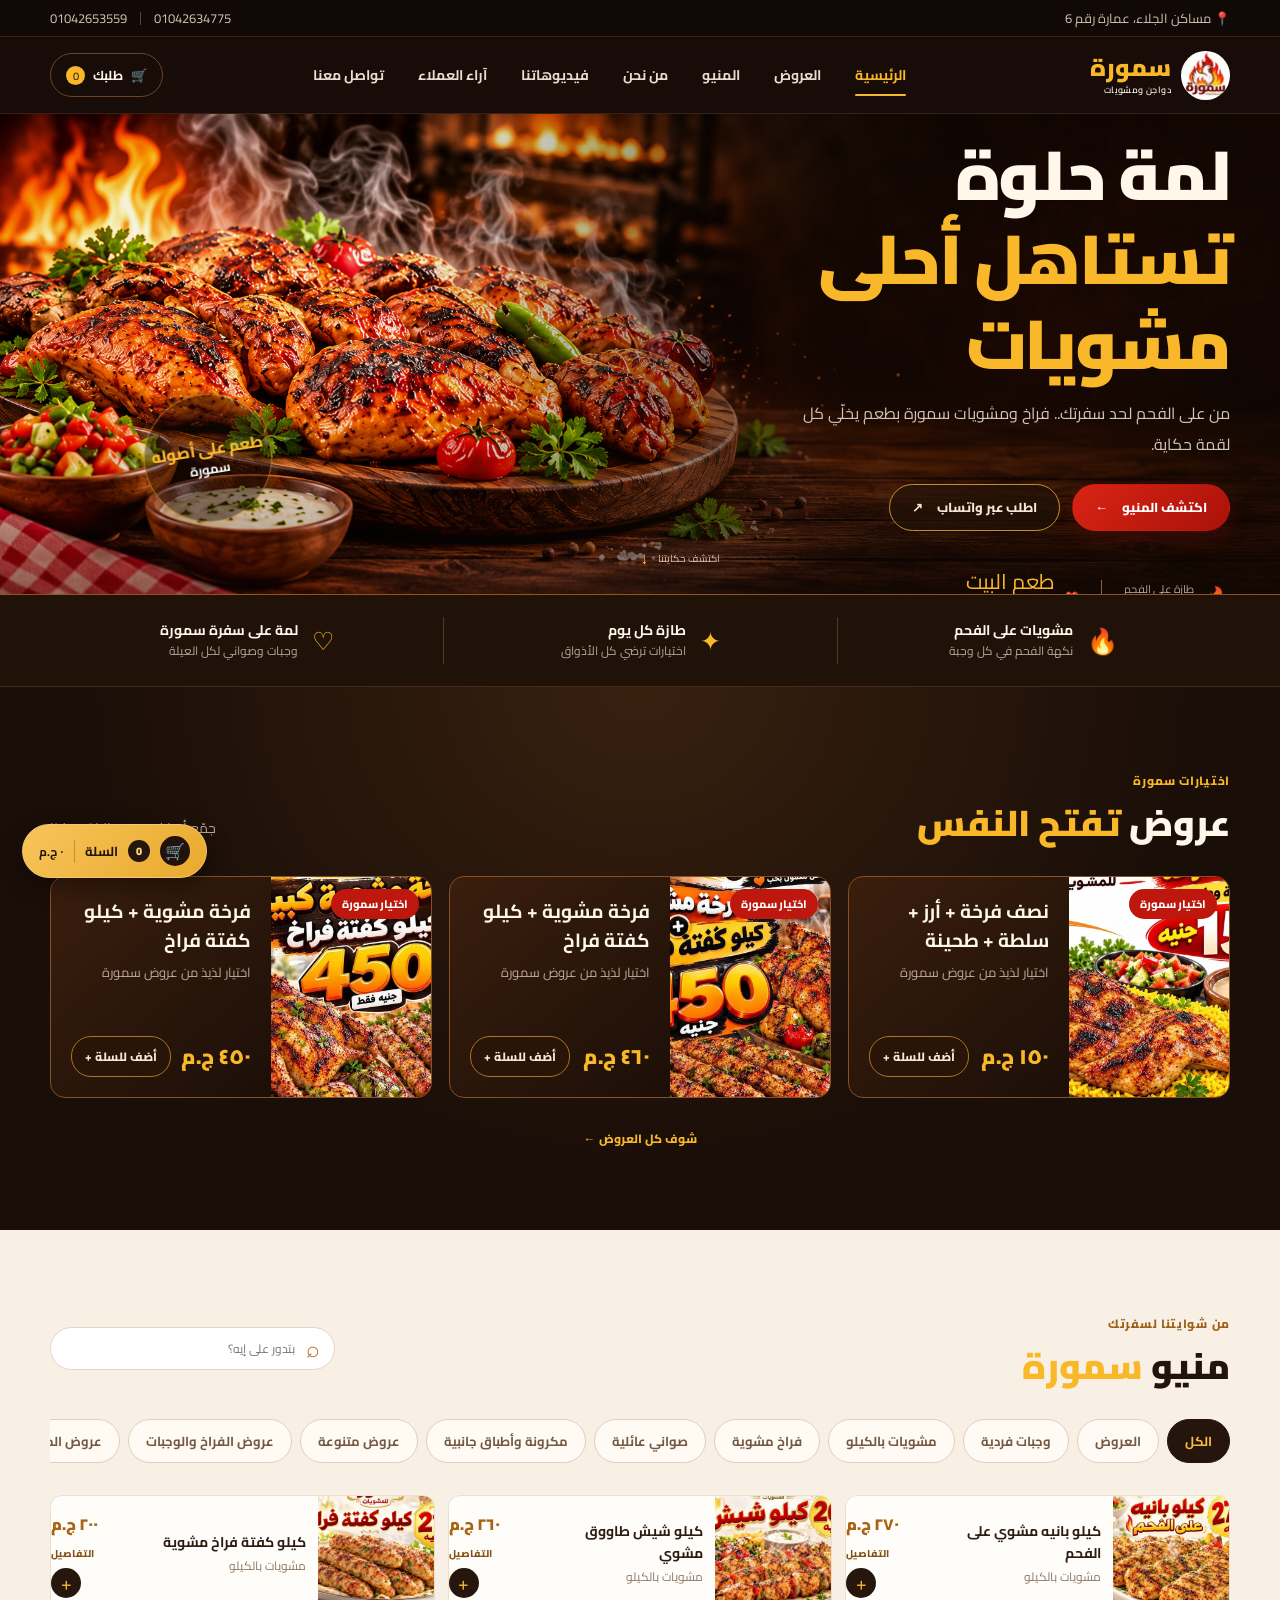
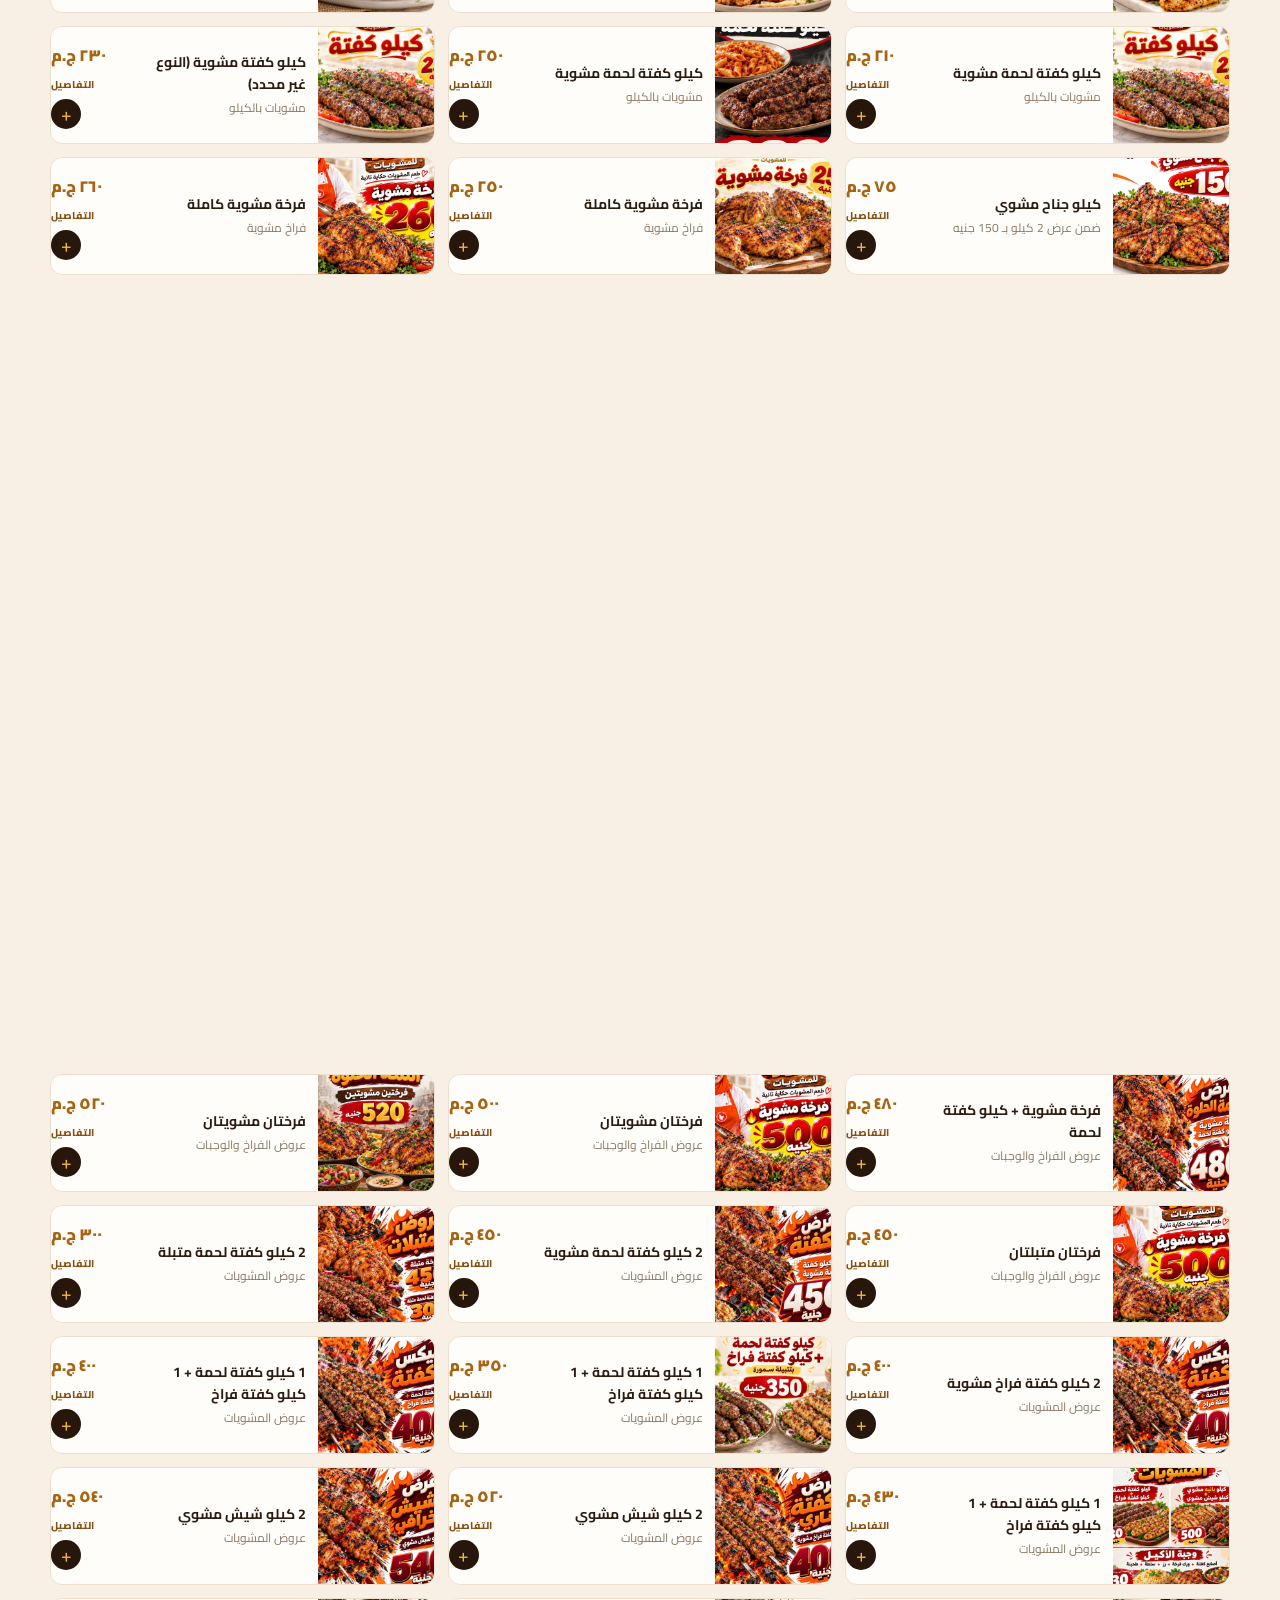
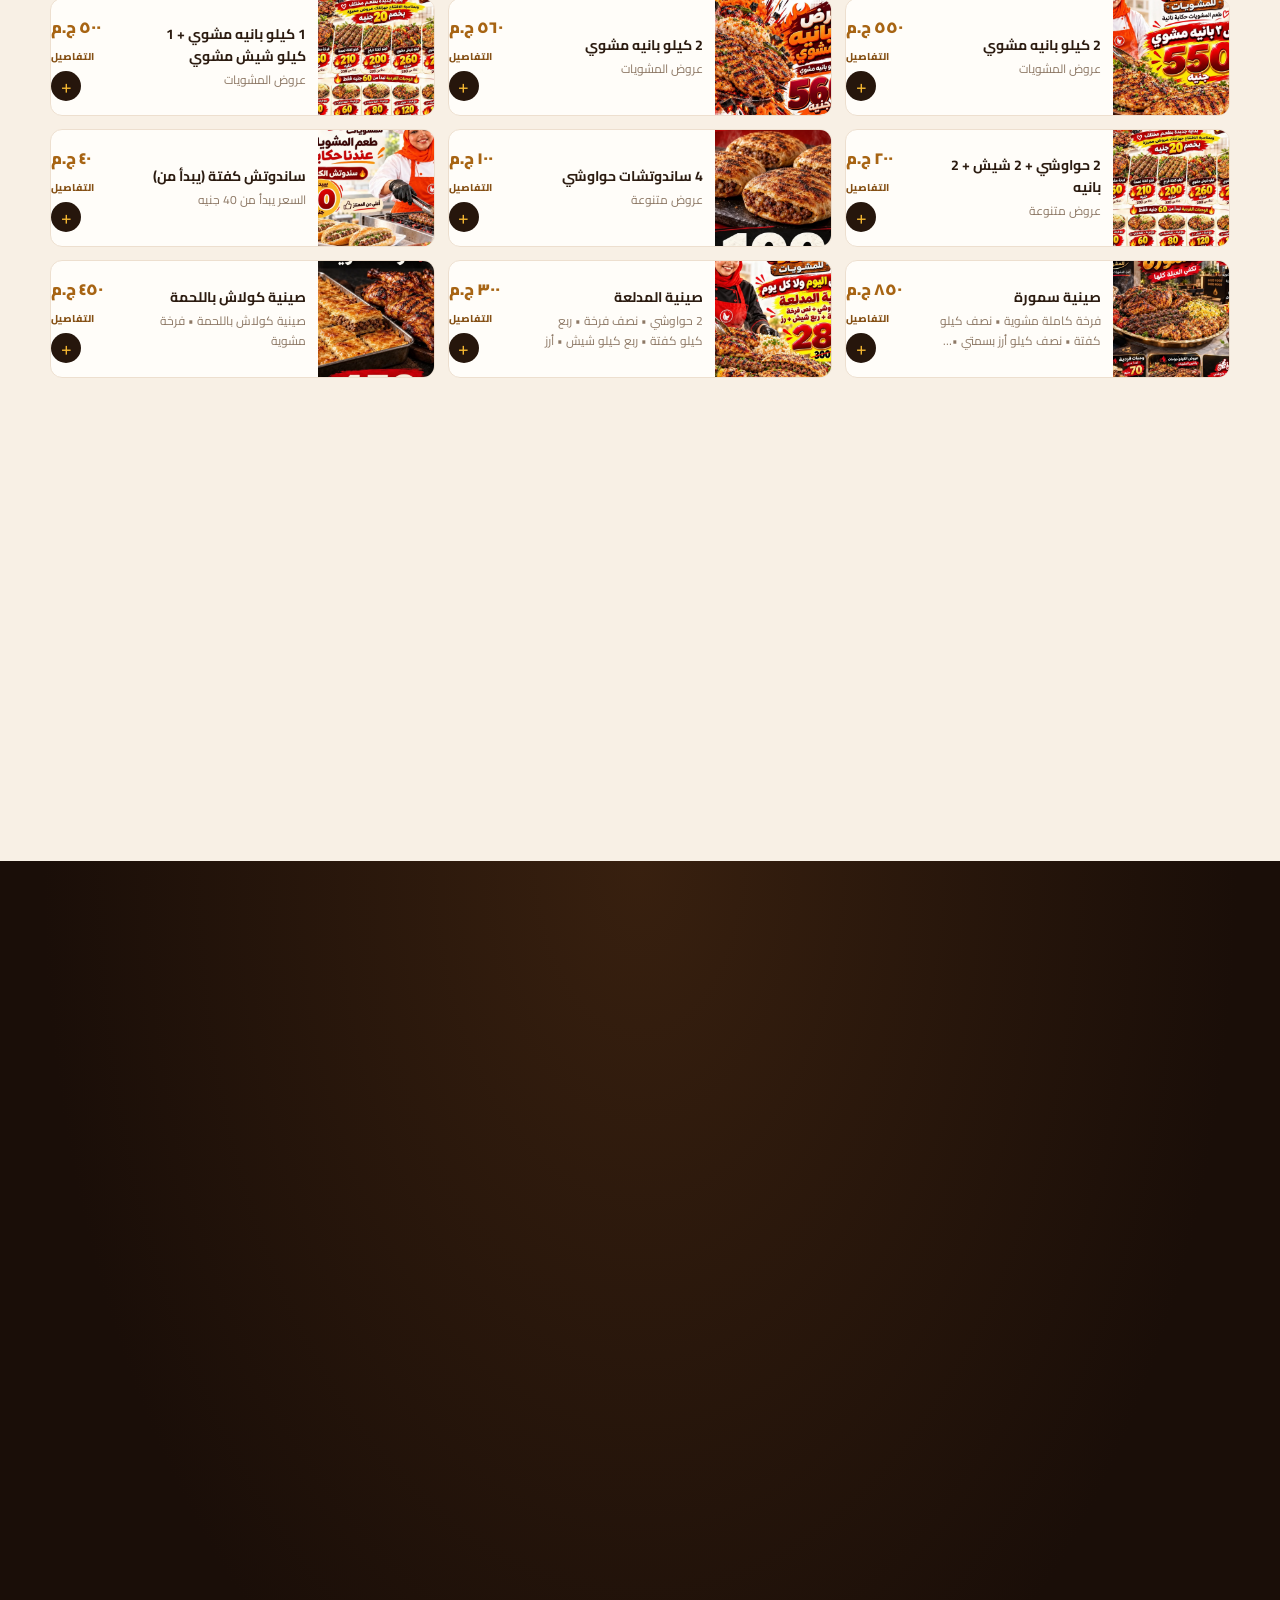
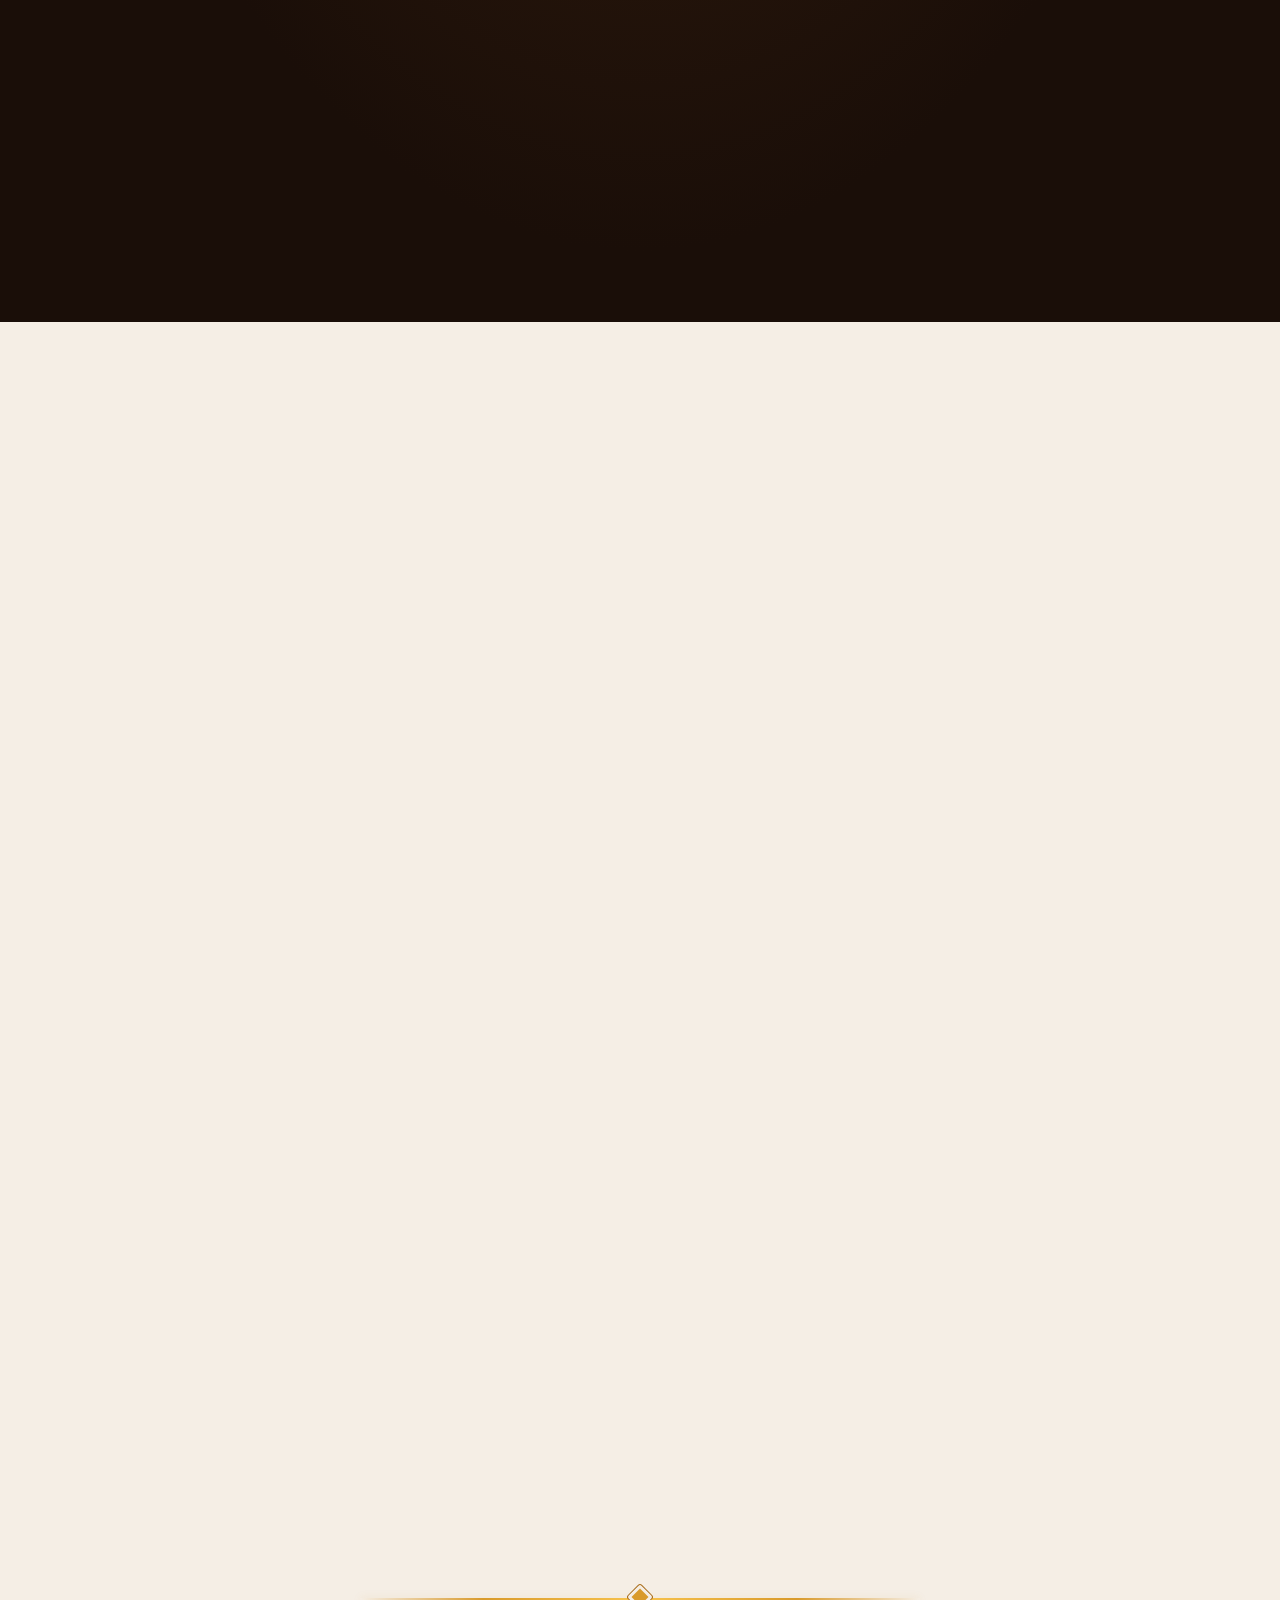
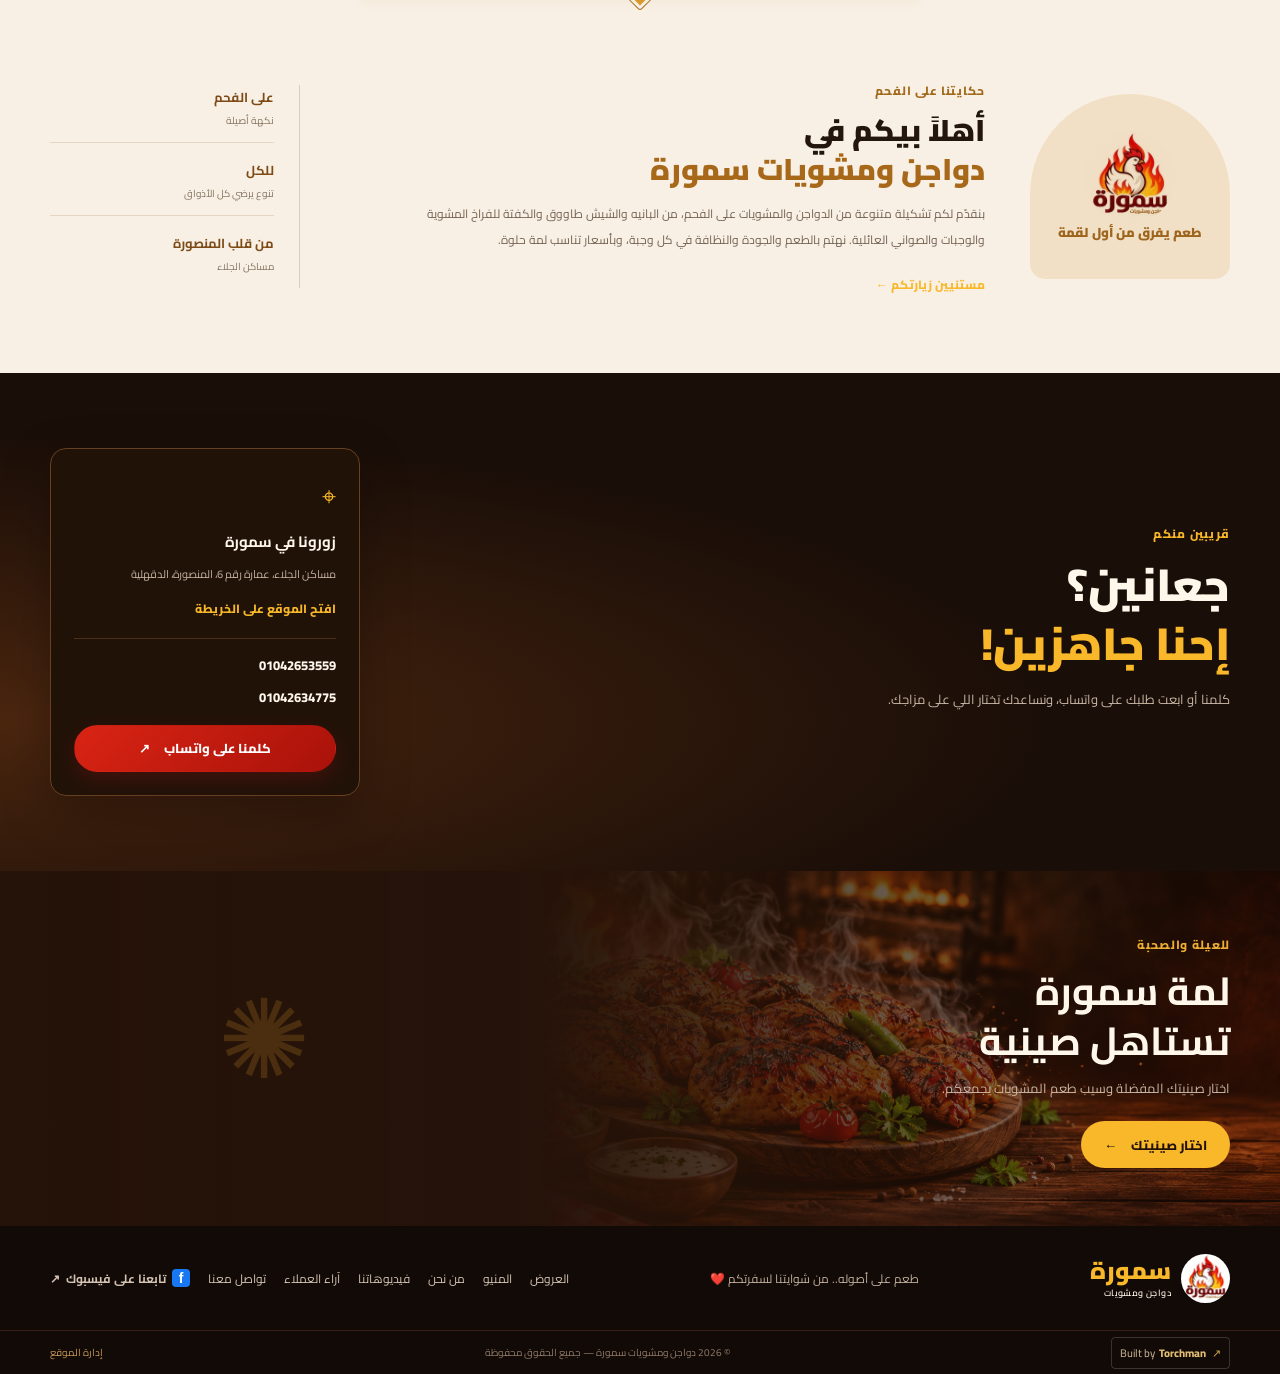
==== index.html @ 1ce71970 "add files" ====
<!doctype html>
<html lang="ar" dir="rtl">
<head>
  <meta charset="utf-8"><meta name="viewport" content="width=device-width,initial-scale=1">
  <meta name="theme-color" content="#170d08"><meta name="description" content="دواجن ومشويات سمورة في المنصورة — مشويات على الفحم، وجبات فردية، عروض وصواني عائلية. اطلب الآن عبر واتساب.">
  <meta property="og:title" content="دواجن ومشويات سمورة | المنصورة"><meta property="og:description" content="الطعم اللي هيفرق معاك من أول لقمة. اكتشف المنيو والعروض واطلب عبر واتساب."><meta property="og:image" content="assets/hero-grill.png">
  <title>دواجن ومشويات سمورة | المنصورة</title><link rel="preconnect" href="https://fonts.googleapis.com"><link rel="preconnect" href="https://fonts.gstatic.com" crossorigin><link href="https://fonts.googleapis.com/css2?family=Cairo:wght@400;500;600;700;800;900&display=swap" rel="stylesheet"><link rel="stylesheet" href="styles.css">
  <script type="application/ld+json">{"@context":"https://schema.org","@type":"Restaurant","name":"دواجن ومشويات سمورة","servesCuisine":["مشويات","دواجن"],"telephone":"+201042653559","address":{"@type":"PostalAddress","streetAddress":"مساكن الجلاء، عمارة رقم 6","addressLocality":"المنصورة","addressRegion":"الدقهلية","postalCode":"35511","addressCountry":"EG"}}</script>
</head>
<body>
  <div class="topline"><div class="container topline-inner"><span>📍 <span data-address-short>مساكن الجلاء — المنصورة</span></span><div class="top-phones"><a data-phone="primary" href="tel:01042653559">01042653559</a><i></i><a data-phone="secondary" href="tel:01042634775">01042634775</a></div></div></div>
  <header class="site-header" id="top"><div class="container nav-wrap"><a class="brand" href="#top" aria-label="سمورة - الرئيسية"><img src="assets/logo.jpg" alt="شعار دواجن ومشويات سمورة"><span>سمورة<small>دواجن ومشويات</small></span></a><button class="menu-toggle" id="menuToggle" aria-label="فتح القائمة" aria-expanded="false">☰</button><nav id="mainNav"><a class="active" href="#top">الرئيسية</a><a href="#offers">العروض</a><a href="#menu">المنيو</a><a href="#about">من نحن</a><a href="#videos">فيديوهاتنا</a><a href="#reviews">آراء العملاء</a><a href="#contact">تواصل معنا</a></nav><button class="cart-trigger" id="openCartHeader" aria-expanded="false" aria-controls="cartDrawer"><span>🛒</span> <b>طلبك</b><em id="cartCount">0</em></button></div></header>
  <main>
    <section class="hero"><div class="hero-shade"></div><div class="container hero-content"><div class="hero-copy"><span class="eyebrow"><i></i> فحم مشتعل.. وطعم أصيل</span><h1>لمة حلوة<br><span>تستاهل أحلى مشويات</span></h1><p>من على الفحم لحد سفرتك.. فراخ ومشويات سمورة بطعم يخلّي كل لقمة حكاية.</p><div class="hero-actions"><a class="button button-red" href="#menu">اكتشف المنيو <span>←</span></a><button class="button button-outline" data-whatsapp>اطلب عبر واتساب <span>↗</span></button></div><div class="hero-note"><span>🔥</span><span>طازة على الفحم<br><b>كل يوم</b></span><span class="note-line"></span><span>❤️</span><span>طعم البيت<br><b>ولمة العيلة</b></span></div></div><div class="hero-stamp"><span>طعم<br>على أصوله</span><b>سمورة</b></div></div><a class="scroll-cue" href="#offers">اكتشف حكايتنا <span>↓</span></a></section>
    <section class="benefits"><div class="container benefit-row"><div><span>🔥</span><p><b>مشويات على الفحم</b><small>نكهة الفحم في كل وجبة</small></p></div><div><span>✦</span><p><b>طازة كل يوم</b><small>اختيارات ترضي كل الأذواق</small></p></div><div><span>♡</span><p><b>لمة على سفرة سمورة</b><small>وجبات وصواني لكل العيلة</small></p></div></div></section>
    <section class="section offers-section" id="offers"><div class="container"><div class="section-heading"><div><span class="kicker">اختيارات سمورة</span><h2>عروض <span>تفتح النفس</span></h2></div><p>جمّع أحبابك وسيب الباقي علينا</p></div><div class="offer-grid" id="featuredOffers"></div><div class="center-action"><a href="#menu" class="text-link">شوف كل العروض <span>←</span></a></div></div></section>
    <section class="section menu-section" id="menu"><div class="container"><div class="section-heading menu-heading"><div><span class="kicker">من شوايتنا لسفرتك</span><h2>منيو <span>سمورة</span></h2></div><label class="search-box"><span>⌕</span><input id="searchInput" type="search" placeholder="بتدور على إيه؟" aria-label="ابحث في المنيو"></label></div><div class="category-tabs" id="categoryTabs"></div><div class="menu-grid" id="menuGrid"></div><div class="empty-state" id="emptyState" hidden>ملقيناش الصنف ده.. جرّب كلمة تانية 💛</div></div></section>
<section class="section video-section" id="videos"><div class="container"><div class="section-heading"><div><span class="kicker">من قلب سمورة</span><h2>شوفوا <span>أجواء المطعم</span></h2></div><p>لقطات من المكان والشواية ومنيو سمورة.</p></div><div class="video-grid"><article class="video-card"><div class="video-frame"><video width="1280" height="720" playsinline preload="metadata" poster="assets/video-posters/video-1.jpg"><source src="assets/business-videos/samoura-video-1.mp4" type="video/mp4">متصفحك لا يدعم تشغيل الفيديو.</video><button class="video-play-button" type="button" aria-label="تشغيل الفيديو"><span aria-hidden="true">▶</span></button><div class="video-controls" aria-label="عناصر التحكم بالفيديو"><button class="video-control-play" type="button" aria-label="تشغيل الفيديو"><span aria-hidden="true">▶</span></button><input class="video-progress" type="range" min="0" max="1000" value="0" step="1" aria-label="موضع الفيديو"><span class="video-time">0:00 / 0:00</span><button class="video-mute" type="button" aria-label="كتم الصوت">♪</button><input class="video-volume" type="range" min="0" max="1" value="1" step="0.05" aria-label="مستوى الصوت"><button class="video-fullscreen" type="button" aria-label="ملء الشاشة">⛶</button></div></div><div class="video-caption"><span>01</span><h3>جولة في مطعم سمورة</h3></div></article><article class="video-card"><div class="video-frame"><video width="1280" height="720" playsinline preload="metadata" poster="assets/video-posters/video-2.jpg"><source src="assets/business-videos/samoura-video-2.mp4" type="video/mp4">متصفحك لا يدعم تشغيل الفيديو.</video><button class="video-play-button" type="button" aria-label="تشغيل الفيديو"><span aria-hidden="true">▶</span></button><div class="video-controls" aria-label="عناصر التحكم بالفيديو"><button class="video-control-play" type="button" aria-label="تشغيل الفيديو"><span aria-hidden="true">▶</span></button><input class="video-progress" type="range" min="0" max="1000" value="0" step="1" aria-label="موضع الفيديو"><span class="video-time">0:00 / 0:00</span><button class="video-mute" type="button" aria-label="كتم الصوت">♪</button><input class="video-volume" type="range" min="0" max="1" value="1" step="0.05" aria-label="مستوى الصوت"><button class="video-fullscreen" type="button" aria-label="ملء الشاشة">⛶</button></div></div><div class="video-caption"><span>02</span><h3>مشويات على الفحم</h3></div></article><article class="video-card"><div class="video-frame"><video width="720" height="1280" playsinline preload="metadata" poster="assets/video-posters/video-3.jpg"><source src="assets/business-videos/samoura-video-3.mp4" type="video/mp4">متصفحك لا يدعم تشغيل الفيديو.</video><button class="video-play-button" type="button" aria-label="تشغيل الفيديو"><span aria-hidden="true">▶</span></button><div class="video-controls" aria-label="عناصر التحكم بالفيديو"><button class="video-control-play" type="button" aria-label="تشغيل الفيديو"><span aria-hidden="true">▶</span></button><input class="video-progress" type="range" min="0" max="1000" value="0" step="1" aria-label="موضع الفيديو"><span class="video-time">0:00 / 0:00</span><button class="video-mute" type="button" aria-label="كتم الصوت">♪</button><input class="video-volume" type="range" min="0" max="1" value="1" step="0.05" aria-label="مستوى الصوت"><button class="video-fullscreen" type="button" aria-label="ملء الشاشة">⛶</button></div></div><div class="video-caption"><span>03</span><h3>منيو سمورة على السفرة</h3></div></article><article class="video-card"><div class="video-frame"><video width="720" height="1280" playsinline preload="metadata" poster="assets/video-posters/video-4.jpg"><source src="assets/business-videos/samoura-video-4.mp4" type="video/mp4">متصفحك لا يدعم تشغيل الفيديو.</video><button class="video-play-button" type="button" aria-label="تشغيل الفيديو"><span aria-hidden="true">▶</span></button><div class="video-controls" aria-label="عناصر التحكم بالفيديو"><button class="video-control-play" type="button" aria-label="تشغيل الفيديو"><span aria-hidden="true">▶</span></button><input class="video-progress" type="range" min="0" max="1000" value="0" step="1" aria-label="موضع الفيديو"><span class="video-time">0:00 / 0:00</span><button class="video-mute" type="button" aria-label="كتم الصوت">♪</button><input class="video-volume" type="range" min="0" max="1" value="1" step="0.05" aria-label="مستوى الصوت"><button class="video-fullscreen" type="button" aria-label="ملء الشاشة">⛶</button></div></div><div class="video-caption"><span>04</span><h3>أهلًا بيكم في سمورة</h3></div></article></div></div></section>
<section class="section review-section" id="reviews"><div class="container"><div class="section-heading"><div><span class="kicker">كلامكم يسعدنا</span><h2>رسائلكم <span>أغلى شهادة</span></h2></div><p>رسائل حقيقية وصلتنا من عملاء سمورة.</p></div><div class="review-grid"><figure class="review-card"><div class="review-shot"><a href="assets/reviews/review-01.jpg" target="_blank" rel="noreferrer" aria-label="عرض رسالة العميل بحجم أكبر"><img src="assets/reviews/review-01.jpg" alt="لقطة من رسالة عميلة تشكر سمورة وتتمنى توسع المطعم" loading="lazy"></a></div><figcaption><span>♡</span> من رسائل عملاء سمورة</figcaption></figure><figure class="review-card"><div class="review-shot"><a href="assets/reviews/review-02.jpg" target="_blank" rel="noreferrer" aria-label="عرض رسالة العميل بحجم أكبر"><img src="assets/reviews/review-02.jpg" alt="رسالة عميل يشكر المطعم على وصول الطلب في موعده" loading="lazy"></a></div><figcaption><span>♡</span> من رسائل عملاء سمورة</figcaption></figure><figure class="review-card review-card--long"><div class="review-shot"><a href="assets/reviews/review-03.jpg" target="_blank" rel="noreferrer" aria-label="عرض رسالة العميل بحجم أكبر"><img src="assets/reviews/review-03.jpg" alt="رسالة عميلة تشيد بتجربتها مع سمورة" loading="lazy"></a></div><figcaption><span>♡</span> من رسائل عملاء سمورة</figcaption></figure><figure class="review-card review-card--long"><div class="review-shot"><a href="assets/reviews/review-04.jpg" target="_blank" rel="noreferrer" aria-label="عرض رسالة العميل بحجم أكبر"><img src="assets/reviews/review-04.jpg" alt="رسالة عميلة عن طعم الفراخ والكفتة" loading="lazy"></a></div><figcaption><span>♡</span> من رسائل عملاء سمورة</figcaption></figure><figure class="review-card review-card--long"><div class="review-shot"><a href="assets/reviews/review-05.jpg" target="_blank" rel="noreferrer" aria-label="عرض رسالة العميل بحجم أكبر"><img src="assets/reviews/review-05.jpg" alt="رسالة عميلة عن الفراخ والكفتة بعد تجربة المطعم" loading="lazy"></a></div><figcaption><span>♡</span> من رسائل عملاء سمورة</figcaption></figure><figure class="review-card"><div class="review-shot"><a href="assets/reviews/review-06.jpg" target="_blank" rel="noreferrer" aria-label="عرض رسالة العميل بحجم أكبر"><img src="assets/reviews/review-06.jpg" alt="رسالة عميلة تشيد بكفتة سمورة" loading="lazy"></a></div><figcaption><span>♡</span> من رسائل عملاء سمورة</figcaption></figure><figure class="review-card"><div class="review-shot"><a href="assets/reviews/review-07.jpg" target="_blank" rel="noreferrer" aria-label="عرض رسالة العميل بحجم أكبر"><img src="assets/reviews/review-07.jpg" alt="رسالة عميل عن طعم المشويات والتتبيلة" loading="lazy"></a></div><figcaption><span>♡</span> من رسائل عملاء سمورة</figcaption></figure></div></div></section>
    
    <section class="about-section" id="about"><div class="container about-grid"><div class="about-mark"><img src="assets/logo.jpg" alt="شعار سمورة"><span>طعم يفرق<br>من أول لقمة</span></div><div class="about-copy"><span class="kicker">حكايتنا على الفحم</span><h2>أهلاً بيكم في<br><span>دواجن ومشويات سمورة</span></h2><p>بنقدّم لكم تشكيلة متنوعة من الدواجن والمشويات على الفحم، من البانيه والشيش طاووق والكفتة للفراخ المشوية والوجبات والصواني العائلية. نهتم بالطعم والجودة والنظافة في كل وجبة، وبأسعار تناسب لمة حلوة.</p><a class="text-link" href="#contact">مستنيين زيارتكم <span>←</span></a></div><div class="about-stats"><div><b>على الفحم</b><span>نكهة أصيلة</span></div><div><b>للكل</b><span>تنوع يرضي كل الأذواق</span></div><div><b>من قلب المنصورة</b><span>مساكن الجلاء</span></div></div></div></section>
    <section class="contact-section" id="contact"><div class="container contact-inner"><div><span class="kicker">قريبين منكم</span><h2>جعانين؟<br><span>إحنا جاهزين!</span></h2><p>كلمنا أو ابعت طلبك على واتساب، ونساعدك تختار اللي على مزاجك.</p></div><div class="contact-card"><span class="contact-pin">⌖</span><b>زورونا في سمورة</b><p data-address>مساكن الجلاء، عمارة رقم 6<br>المنصورة، الدقهلية</p><a href="https://maps.google.com/?q=Samoura+Chicken+Grills+Mansoura" target="_blank" rel="noreferrer" class="text-link">افتح الموقع على الخريطة ↗</a><div class="contact-divider"></div><a data-phone="primary" href="tel:01042653559" dir="ltr">01042653559</a><a data-phone="secondary" href="tel:01042634775" dir="ltr">01042634775</a><button data-whatsapp class="button button-red">كلمنا على واتساب <span>↗</span></button></div></div></section>

    
    
  
<section class="family-banner"><div class="family-image"></div><div class="family-copy"><span class="kicker">للعيلة والصحبة</span><h2>لمة سمورة<br>تستاهل صينية</h2><p>اختار صينيتك المفضلة وسيب طعم المشويات يجمعكم.</p><a href="#menu" class="button button-gold">اختار صينيتك <span>←</span></a></div><div class="family-flame">✺</div></section>
</main>
  <footer><div class="container footer-main"><a class="brand footer-brand" href="#top"><img src="assets/logo.jpg" alt=""><span>سمورة<small>دواجن ومشويات</small></span></a><p>طعم على أصوله.. من شوايتنا لسفرتكم ❤️</p><div class="footer-links"><a href="#offers">العروض</a><a href="#menu">المنيو</a><a href="#about">من نحن</a><a href="#videos">فيديوهاتنا</a><a href="#reviews">آراء العملاء</a><a href="#contact">تواصل معنا</a><a class="facebook-link" href="https://www.facebook.com/profile.php?id=61593926323632#" target="_blank" rel="noopener noreferrer" aria-label="تابع دواجن ومشويات سمورة على فيسبوك"><span class="facebook-mark" aria-hidden="true">f</span><span>تابعنا على فيسبوك</span><span aria-hidden="true">↗</span></a></div></div><div class="footer-bottom"><div class="container"><a class="built-by" href="https://torchman22.github.io/ahmed-profile/" target="_blank" rel="noopener noreferrer" aria-label="Built by Torchman — بروفايل المبرمج"><span>Built by</span><strong>Torchman</strong><i aria-hidden="true">↗</i></a><span>© <span id="year"></span> دواجن ومشويات سمورة — جميع الحقوق محفوظة</span><a href="Admin/index.html">إدارة الموقع</a></div></div></footer>
  <button class="cart-fab" id="cartFab" aria-expanded="false" aria-label="فتح سلة الطلب" aria-controls="cartDrawer"><span class="fab-icon" aria-hidden="true">🛒</span><span class="fab-count" id="cartFabCount">0</span><b>السلة</b><strong id="fabCartTotal">0 ج.م</strong></button>
  <div class="overlay" id="cartOverlay"></div><aside class="cart-drawer" id="cartDrawer" role="dialog" aria-modal="true" aria-labelledby="cartTitle" aria-hidden="true"><div class="drawer-head"><div><span class="kicker">طلبك من سمورة</span><h2 id="cartTitle">سلة <em>المشتريات</em></h2></div><button id="closeCart" aria-label="إغلاق السلة">×</button></div><div class="cart-items" id="cartItems"></div><div class="cart-empty" id="cartEmpty"><span>🛍️</span><b>سلتك لسه فاضية</b><p>اختار الأصناف اللي نفسك فيها، وابدأ طلبك.</p><button class="button button-outline" id="browseMenu">تصفّح المنيو</button></div><form class="checkout-form" id="checkoutForm" hidden><div class="checkout-fields"><label>الاسم<input name="name" required autocomplete="name" placeholder="اسمك"></label><label>رقم الموبايل<input name="phone" type="tel" dir="ltr" required autocomplete="tel" inputmode="tel" placeholder="01xxxxxxxxx"></label><label>عنوان التوصيل<input name="address" required autocomplete="street-address" placeholder="المنطقة والعنوان بالتفصيل"></label><label>ملاحظات للطلب <small>(اختياري)</small><textarea name="notes" rows="2" placeholder="أي تفاصيل تحب تضيفها"></textarea></label></div><p class="delivery-note">رسوم التوصيل والتوفر يتم تأكيدهما مع المطعم عبر واتساب.</p><div class="checkout-total"><span>إجمالي المنتجات</span><strong id="drawerTotal">0 ج.م</strong></div><button class="button button-red checkout-submit" type="submit"><span>أرسل الطلب عبر واتساب</span><span aria-hidden="true">↗</span></button><small class="cash-note">الطلب لا يتأكد إلا بعد رد المطعم.</small></form></aside>
  <script src="content.js"></script><script src="app.js"></script>
</body></html>
---- styles.css ----
:root{--ink:#180d08;--ink2:#28150d;--cream:#fff7ea;--muted:#bda99a;--gold:#f8b829;--gold2:#dd8d10;--red:#bd170e;--line:#51301d;--serif:'Cairo',sans-serif}*{box-sizing:border-box}html{scroll-behavior:smooth;scroll-padding-top:84px}body{margin:0;background:var(--ink);color:var(--cream);font-family:var(--serif);font-size:15px}a{color:inherit;text-decoration:none}button,input{font:inherit}button{cursor:pointer}.container{width:min(1180px,calc(100% - 48px));margin:auto}.topline{background:#100905;border-bottom:1px solid #362116;color:#d5c3b3;font-size:12px}.topline-inner,.top-phones{display:flex;align-items:center;justify-content:space-between}.topline-inner{min-height:36px}.top-phones{gap:13px;direction:ltr}.top-phones i{height:13px;width:1px;background:#6a4224}.site-header{height:77px;position:sticky;top:0;z-index:15;background:rgba(24,13,8,.95);backdrop-filter:blur(16px);border-bottom:1px solid #362116;transition:box-shadow .25s}.site-header.scrolled{box-shadow:0 8px 28px #0008}.nav-wrap{display:flex;height:100%;align-items:center;justify-content:space-between;gap:30px}.brand{display:flex;align-items:center;gap:10px;min-width:175px}.brand img{width:49px;height:49px;object-fit:contain;border-radius:50%}.brand>span{font-size:24px;font-weight:900;line-height:1;color:var(--gold)}.brand small{display:block;font-size:9px;color:var(--cream);font-weight:600;letter-spacing:.4px;margin-top:5px}nav{display:flex;align-items:center;gap:34px;height:100%;font-size:13px;font-weight:700;color:#e9ddd1}nav a{height:100%;display:grid;place-items:center;position:relative;transition:color .2s}nav a:hover,nav a.active{color:var(--gold)}nav a.active:after{content:"";position:absolute;bottom:17px;right:0;left:0;height:2px;background:var(--gold);border-radius:3px}.cart-trigger{background:transparent;border:1px solid #6b4427;color:var(--cream);border-radius:30px;padding:9px 15px;display:flex;gap:8px;align-items:center;font-size:13px}.cart-trigger em{font-style:normal;border-radius:50%;background:var(--gold);color:#281508;width:19px;height:19px;display:grid;place-items:center;font-size:11px}.menu-toggle{display:none;background:transparent;color:white;border:0;font-size:24px}.hero{min-height:580px;position:relative;display:flex;align-items:center;overflow:hidden;background:#201109 url('assets/hero-grill.png') center/cover no-repeat}.hero-shade{position:absolute;inset:0;background:linear-gradient(270deg,rgba(22,11,6,.12) 0%,rgba(22,11,6,.63) 37%,#190d08 77%),linear-gradient(0deg,rgba(17,8,4,.62),transparent 35%)}.hero-content{position:relative;z-index:1;display:flex;justify-content:flex-start;align-items:center;min-height:580px}.hero-copy{width:53%;max-width:570px;padding:46px 0 54px}.eyebrow,.kicker{color:var(--gold);font-size:12px;font-weight:800;letter-spacing:.7px}.eyebrow{display:inline-flex;align-items:center;gap:9px;padding:8px 13px;border:1px solid #b57b3159;border-radius:30px;background:#24160d99}.eyebrow i{width:6px;height:6px;background:#f9b52b;border-radius:50%;box-shadow:0 0 10px #ffb322}.hero h1{font-size:clamp(42px,5.4vw,70px);line-height:1.22;margin:20px 0 12px;font-weight:900;letter-spacing:-2px}.hero h1 span{color:var(--gold)}.hero-copy>p{color:#d3c5b9;line-height:2;font-size:15px;max-width:460px;margin:0 0 25px}.hero-actions{display:flex;gap:12px;flex-wrap:wrap}.button{display:inline-flex;align-items:center;justify-content:center;gap:14px;min-height:47px;padding:0 22px;border-radius:30px;border:1px solid transparent;font-weight:800;font-size:13px;transition:transform .2s,box-shadow .2s,background .2s}.button:hover{transform:translateY(-2px);box-shadow:0 10px 24px #0005}.button-red{color:white;background:linear-gradient(135deg,#d92414,#a9120a);box-shadow:0 8px 20px #a814183b}.button-red:hover{background:#e12a16}.button-outline{border-color:#c58e2c;color:#f6e7d4;background:#211208b3}.button-outline:hover{background:#38200e}.button-gold{background:var(--gold);color:#211107}.hero-note{display:flex;align-items:center;gap:10px;margin-top:35px;font-size:11px;color:#bbaa9b;line-height:1.5}.hero-note>span:nth-child(odd){font-size:21px;color:var(--gold)}.hero-note b{color:#fff}.note-line{width:1px;height:35px;background:#8e603c;margin:0 12px}.hero-stamp{position:absolute;left:8%;bottom:15%;transform:rotate(-9deg);border:1px solid #e7ae3e88;border-radius:50%;width:128px;height:128px;display:grid;place-content:center;text-align:center;color:var(--gold);font-weight:800;font-size:16px;line-height:1.4;background:#1b0d0670;box-shadow:0 0 0 7px #e3a63114}.hero-stamp b{font-size:13px;color:white}.scroll-cue{position:absolute;bottom:20px;left:50%;transform:translateX(-50%);font-size:10px;color:#dfcbbb;display:flex;gap:9px;align-items:center}.scroll-cue span{color:var(--gold);font-size:17px}.benefits{border-top:1px solid #8e561b;border-bottom:1px solid #462a17;background:#211209}.benefit-row{display:grid;grid-template-columns:repeat(3,1fr);padding:22px 0}.benefit-row>div{display:flex;align-items:center;justify-content:center;gap:14px;border-left:1px solid #54371f}.benefit-row>div:last-child{border:0}.benefit-row>div>span{font-size:25px;color:var(--gold)}.benefit-row p{margin:0;line-height:1.55}.benefit-row b,.benefit-row small{display:block}.benefit-row b{font-size:13px}.benefit-row small{font-size:10px;color:#b9a596}.section{padding:78px 0}.offers-section{background:radial-gradient(ellipse at 50% 0,#38200f 0%,#1a0e08 62%)}.section-heading{display:flex;justify-content:space-between;align-items:end;margin-bottom:29px}.section-heading h2,.contact-inner h2,.about-copy h2{font-size:36px;line-height:1.3;margin:6px 0 0;font-weight:900}.section-heading h2 span,.about-copy h2 span,.contact-inner h2 span{color:var(--gold)}.section-heading>p{color:#bca99a;font-size:13px;margin:0 0 6px}.offer-grid{display:grid;grid-template-columns:repeat(3,1fr);gap:17px}.offer-card{display:flex;flex-direction:column;min-height:217px;border-radius:15px;overflow:hidden;position:relative;border:1px solid #885123;background:linear-gradient(140deg,#3a1e0d,#1c0f08 75%);padding:21px;transition:transform .22s,border-color .22s,box-shadow .22s}.offer-card:hover,.menu-card:hover{transform:translateY(-4px);border-color:#d18a27;box-shadow:0 14px 30px #0004}.offer-card:after{content:"✺";font-size:135px;color:#f5a9000d;position:absolute;left:2px;bottom:-54px}.offer-tag{position:absolute;top:17px;left:16px;background:var(--red);color:#fff;padding:5px 11px;border-radius:20px;font-size:10px;font-weight:800}.offer-icon{font-size:25px;color:var(--gold);margin-bottom:13px}.offer-card h3{font-size:17px;max-width:80%;margin:0 0 4px;line-height:1.6}.offer-card p{font-size:11px;color:#beaa9a;margin:0 0 19px;line-height:1.8;flex:1}.offer-bottom{display:flex;align-items:center;justify-content:space-between;position:relative;z-index:1}.price{font-size:19px;font-weight:900;color:var(--gold)}.price small{font-size:10px;color:#d3c4b6;font-weight:600}.mini-add{border:1px solid #ab7426;background:#281508;color:#f8e8d6;border-radius:20px;padding:7px 12px;font-size:10px;font-weight:800;transition:.2s}.mini-add:hover{background:var(--gold);color:#261408}.center-action{text-align:center;margin-top:25px}.text-link{color:var(--gold);font-size:12px;font-weight:800}.text-link span{display:inline-block;transition:transform .2s}.text-link:hover span{transform:translateX(-4px)}.menu-section{background:#f8f0e5;color:#21140c;padding-bottom:90px}.menu-heading{align-items:center}.menu-heading .kicker{color:#9e6018}.search-box{width:min(285px,100%);height:43px;background:white;border:1px solid #e3d3bf;border-radius:30px;display:flex;align-items:center;padding:0 14px;gap:9px;color:#ad771f}.search-box span{font-size:23px}.search-box input{width:100%;border:0;outline:0;background:transparent;color:#2a1c12;font-size:12px}.category-tabs{display:flex;gap:8px;overflow-x:auto;scrollbar-width:none;padding:0 0 15px;margin-bottom:17px}.category-tabs::-webkit-scrollbar{display:none}.category-tab{flex:none;border:1px solid #e0d0be;background:#fffaf3;color:#745943;border-radius:25px;padding:9px 17px;font-size:11px;font-weight:700;transition:.2s}.category-tab:hover,.category-tab.active{background:#25150d;color:#f9bd40;border-color:#25150d}.menu-grid{display:grid;grid-template-columns:repeat(3,1fr);gap:13px}.menu-card{display:flex;align-items:center;gap:15px;padding:17px;border-radius:12px;background:#fffdf9;border:1px solid #eddfcf;min-height:109px;transition:transform .2s,border-color .2s,box-shadow .2s}.dish-icon{width:57px;height:57px;flex:none;border-radius:50%;display:grid;place-items:center;background:#f9ecd9;font-size:27px}.dish-info{flex:1;min-width:0}.dish-info h3{font-size:12px;line-height:1.6;margin:0 0 3px;color:#2c1c11}.dish-info p{font-size:10px;color:#8d7865;margin:0;line-height:1.6}.dish-actions{display:flex;flex-direction:column;align-items:flex-end;gap:6px}.dish-price{font-size:14px;font-weight:900;color:#a76413;white-space:nowrap}.dish-price small{font-size:9px;font-weight:600}.add-button{width:27px;height:27px;border:0;border-radius:50%;background:#26160c;color:#f7b932;font-size:18px;line-height:1;transition:.2s}.add-button:hover{background:#c81b0f;color:white;transform:scale(1.07)}.empty-state{text-align:center;color:#78604a;padding:35px}.family-banner{min-height:350px;position:relative;display:flex;align-items:center;overflow:hidden;background:linear-gradient(270deg,#251208 0%,#291509eb 38%,#28150bd9 62%,#251208 100%)}.family-image{position:absolute;inset:0 0 0 42%;background:url('assets/hero-grill.png') 30% 58%/cover no-repeat;mask-image:linear-gradient(270deg,#000 15%,transparent 100%);opacity:.54}.family-copy{position:relative;margin-right:max(calc((100vw - 1180px)/2),24px);padding:58px 0;width:45%}.family-copy .kicker{color:#edae34}.family-copy h2{font-size:39px;line-height:1.3;margin:8px 0}.family-copy p{font-size:13px;color:#cab7a5;line-height:2;margin:0 0 20px}.family-flame{position:absolute;left:17%;top:18%;font-size:110px;color:#edaa2930}.about-section{padding:75px 0;background:#f8f0e5;color:#22160f}.about-grid{display:grid;grid-template-columns:200px 1fr 250px;gap:45px;align-items:center}.about-mark{height:185px;border-radius:100px 100px 15px 15px;background:#f2e0c6;display:flex;flex-direction:column;align-items:center;justify-content:center;color:#9e651e;font-weight:900;text-align:center;line-height:1.5}.about-mark img{width:92px;height:92px;object-fit:contain;border-radius:50%;mix-blend-mode:multiply}.about-mark span{font-size:13px}.about-copy h2{font-size:30px;margin:7px 0 12px}.about-copy h2 span{color:#a76819}.about-copy>p{font-size:12px;line-height:2.1;color:#756351;margin:0 0 17px;max-width:570px}.about-copy .kicker{color:#a36a1c}.about-stats{border-right:1px solid #deccb6;padding-right:25px;display:grid;gap:15px}.about-stats>div{border-bottom:1px solid #e5d6c4;padding-bottom:12px}.about-stats>div:last-child{border:0}.about-stats b,.about-stats span{display:block}.about-stats b{font-size:13px;color:#7e4b16}.about-stats span{font-size:10px;color:#867461;margin-top:2px}.contact-section{padding:75px 0;background:radial-gradient(ellipse at 0 70%,#4b260f,#1a0e08 58%)}.contact-inner{display:flex;align-items:center;justify-content:space-between;gap:40px}.contact-inner>div:first-child{max-width:490px}.contact-inner h2{font-size:45px;margin:9px 0}.contact-inner>div:first-child>p{color:#c8b5a4;line-height:2;font-size:13px}.contact-card{width:310px;border:1px solid #68401f;background:#211208;border-radius:16px;padding:23px;display:flex;flex-direction:column;gap:8px;box-shadow:0 18px 50px #0004}.contact-pin{font-size:25px;color:var(--gold)}.contact-card>b{font-size:15px}.contact-card>p{font-size:11px;line-height:1.9;color:#c6b3a2;margin:0}.contact-card .text-link{margin:4px 0}.contact-divider{height:1px;background:#4b2f1b;margin:6px 0}.contact-card>a[dir=ltr]{text-align:right;font-size:13px;font-weight:800}.contact-card .button{margin-top:8px}footer{background:#120a06}.footer-main{min-height:104px;display:flex;align-items:center;justify-content:space-between;gap:25px}.footer-brand{min-width:170px}.footer-main>p{font-size:11px;color:#c2af9e}.footer-links{display:flex;gap:22px;font-size:11px;color:#d5c4b4}.footer-links a:hover{color:var(--gold)}.footer-bottom{border-top:1px solid #342014;color:#917b69;font-size:10px}.footer-bottom .container{min-height:43px;display:flex;justify-content:space-between;align-items:center}.footer-bottom a{color:#c79a54}.floating-whatsapp{position:fixed;z-index:12;bottom:22px;left:22px;width:52px;height:52px;border-radius:50%;display:grid;place-items:center;background:#1daa61;color:#fff;font-size:27px;box-shadow:0 6px 22px #0006;border:3px solid #ffffff20;transition:transform .2s}.floating-whatsapp:hover{transform:scale(1.06)}.overlay{position:fixed;inset:0;background:#080402a8;z-index:30;opacity:0;visibility:hidden;transition:.25s}.overlay.open{opacity:1;visibility:visible}.cart-drawer{position:fixed;z-index:31;top:0;bottom:0;left:0;width:min(425px,100%);background:#fff8ef;color:#281b12;transform:translateX(-105%);transition:transform .3s ease;display:flex;flex-direction:column;padding:25px}.cart-drawer.open{transform:translateX(0)}.drawer-head{display:flex;align-items:center;justify-content:space-between;border-bottom:1px solid #e8d7c3;padding-bottom:17px}.drawer-head h2{font-size:21px;margin:2px 0}.drawer-head .kicker{color:#a96516}.drawer-head>button{background:none;border:0;font-size:29px;color:#75614c}.cart-empty{margin:auto;text-align:center;color:#715b45}.cart-empty>span{font-size:36px}.cart-empty b{display:block;font-size:16px;margin:8px}.cart-empty p{font-size:12px}.cart-empty .button{margin-top:10px;color:#352312;border-color:#bd8735}.cart-footer{padding-top:16px;border-top:1px solid #e7d7c4}.cart-total{display:flex;justify-content:space-between;font-size:13px;font-weight:700}.cart-total b{font-size:18px;color:#a76413}.cart-footer>small{display:block;font-size:10px;color:#87725d;margin:7px 0 13px}.checkout-button{width:100%}body.cart-open{overflow:hidden}.toast{position:fixed;z-index:60;bottom:87px;left:50%;transform:translate(-50%,10px);background:#21150c;color:#fff5e7;border:1px solid #75502b;padding:11px 18px;border-radius:30px;font-size:12px;opacity:0;pointer-events:none;transition:.2s}.toast.show{opacity:1;transform:translate(-50%,0)}
@media(max-width:900px){.container{width:min(100% - 36px,720px)}nav{gap:18px}.hero-copy{width:62%}.hero-stamp{left:2%;width:100px;height:100px;font-size:13px}.menu-grid{grid-template-columns:repeat(2,1fr)}.offer-grid{gap:11px}.offer-card{padding:17px;min-height:220px}.about-grid{grid-template-columns:150px 1fr;gap:28px}.about-mark{height:165px}.about-stats{grid-column:1/-1;grid-template-columns:repeat(3,1fr);border:0;border-top:1px solid #deccb6;padding:17px 0 0}.about-stats>div{border-left:1px solid #e5d6c4;border-bottom:0;padding:0 12px}.about-stats>div:first-child{padding-right:0}.about-stats>div:last-child{border:0}.family-copy{width:58%}}
@media(max-width:640px){.container{width:calc(100% - 32px)}.topline-inner{min-height:32px;font-size:10px}.top-phones{gap:6px}.site-header{height:66px}.brand{min-width:0}.brand img{width:42px;height:42px}.brand>span{font-size:21px}.nav-wrap{gap:12px}.menu-toggle{display:block;margin-right:auto}.cart-trigger{padding:7px 10px;font-size:11px;gap:5px}.cart-trigger b{display:none}nav{position:absolute;top:65px;right:0;left:0;height:auto;background:#1b0e08;display:flex;flex-direction:column;align-items:stretch;gap:0;padding:0 16px;max-height:0;overflow:hidden;transition:max-height .25s,border .25s;border-bottom:0}nav.open{max-height:320px;border-bottom:1px solid #54371f;padding-bottom:8px}nav a{height:45px;display:flex;align-items:center}nav a.active:after{bottom:5px;width:40px}.hero{min-height:590px;background-position:42% center}.hero-shade{background:linear-gradient(270deg,#1b0e08df 0%,#1b0e08c9 55%,#1b0e086b 100%),linear-gradient(0deg,#160b06b8,transparent 46%)}.hero-content{min-height:590px;align-items:flex-start}.hero-copy{width:100%;padding:75px 0 65px}.hero h1{font-size:45px;letter-spacing:-1.5px}.hero-copy>p{max-width:340px;font-size:13px}.hero-stamp{left:7%;bottom:8%;width:80px;height:80px;font-size:11px}.hero-stamp b{font-size:10px}.scroll-cue{display:none}.benefit-row{padding:14px 0;grid-template-columns:1fr;gap:12px}.benefit-row>div{border:0;justify-content:flex-start;padding-right:14px}.benefit-row>div>span{width:27px}.benefit-row p{display:flex;align-items:baseline;gap:9px}.benefit-row b{font-size:11px}.benefit-row small{font-size:9px}.section{padding:54px 0}.section-heading{align-items:flex-start;gap:15px;flex-direction:column;margin-bottom:22px}.section-heading h2{font-size:29px}.section-heading>p{font-size:11px}.offer-grid{grid-template-columns:1fr}.offer-card{min-height:185px;padding:18px}.offer-card h3{font-size:15px}.offer-card p{max-width:88%}.menu-heading{flex-direction:row;align-items:center;flex-wrap:wrap}.menu-heading .search-box{width:100%}.category-tabs{margin-left:-16px;margin-right:-16px;padding-right:16px;padding-left:16px}.category-tab{padding:8px 13px;font-size:10px}.menu-grid{grid-template-columns:1fr;gap:9px}.menu-card{min-height:88px;padding:12px;gap:11px}.dish-icon{width:48px;height:48px;font-size:23px}.dish-info h3{font-size:11px}.family-banner{min-height:360px}.family-image{inset:0;background-position:31% center;opacity:.32;mask-image:linear-gradient(270deg,#000 0%,transparent 100%)}.family-copy{margin-right:16px;padding:48px 0;width:80%}.family-copy h2{font-size:34px}.family-copy p{font-size:11px}.family-flame{left:9%;top:12%;font-size:75px}.about-section{padding:55px 0}.about-grid{grid-template-columns:1fr;gap:22px}.about-mark{width:145px;height:155px;margin:auto}.about-copy{text-align:center}.about-copy h2{font-size:27px}.about-copy>p{font-size:11px}.about-stats{gap:0;padding-top:13px}.about-stats>div{padding:0 8px}.about-stats b{font-size:11px}.about-stats span{font-size:9px}.contact-section{padding:54px 0}.contact-inner{align-items:flex-start;flex-direction:column;gap:24px}.contact-inner h2{font-size:38px}.contact-inner>div:first-child>p{font-size:11px}.contact-card{width:100%}.footer-main{padding:20px 0;min-height:0;flex-wrap:wrap;gap:13px}.footer-brand{width:100%}.footer-main>p{width:100%;margin:0}.footer-links{width:100%;justify-content:space-between;gap:7px;font-size:10px}.footer-bottom .container{gap:10px;font-size:9px}.floating-whatsapp{width:46px;height:46px;bottom:14px;left:14px}.cart-drawer{padding:20px}.toast{width:max-content;max-width:calc(100% - 30px);text-align:center}}
@media(prefers-reduced-motion:reduce){*,*::before,*::after{scroll-behavior:auto!important;transition-duration:.01ms!important;animation-duration:.01ms!important;animation-iteration-count:1!important}}
.reveal{opacity:0;transform:translateY(13px);transition:opacity .48s ease,transform .48s ease}.reveal.visible{opacity:1;transform:none}
.topline{font-size:13px}.site-header nav{font-size:14px}.hero{height:clamp(440px,37.5vw,640px);min-height:0;background-size:100% 100%;background-position:center}.hero-shade{background:linear-gradient(270deg,rgba(15,7,3,.82) 0%,rgba(15,7,3,.68) 33%,rgba(15,7,3,.04) 68%),linear-gradient(0deg,rgba(17,8,4,.35),transparent 37%)}.hero-content{height:100%;min-height:0}.hero-copy>p{font-size:16px;line-height:1.9}.eyebrow{font-size:13px}.benefit-row b{font-size:14px}.benefit-row small{font-size:12px}.section-heading>p{font-size:14px}.offer-card{padding:0;min-height:220px;display:flex;flex-direction:row}.offer-card:after{display:none}.offer-image-link{position:relative;display:block;flex:0 0 42%;min-width:0;min-height:220px;overflow:hidden}.offer-image-link img{display:block;width:100%;height:100%;position:absolute;inset:0;object-fit:cover;transition:transform .35s}.offer-card:hover .offer-image-link img{transform:scale(1.04)}.offer-image-link .offer-tag{top:12px;left:auto;right:12px;font-size:11px}.offer-copy{display:flex;flex-direction:column;flex:1;min-width:0;padding:20px}.offer-copy>a{color:inherit}.offer-card h3{font-size:19px;max-width:100%;line-height:1.55}.offer-card p{font-size:13px;line-height:1.9}.offer-icon{display:none}.offer-bottom{margin-top:auto}.offer-bottom .price{font-size:21px}.mini-add{font-size:12px;padding:8px 13px}.category-tab{font-size:13px}.dish-info h3{font-size:14px}.dish-info p{font-size:12px;line-height:1.7}.dish-price{font-size:16px}.menu-card{padding:0;display:flex;gap:0;align-items:stretch;min-height:118px;overflow:hidden}.menu-product-link{display:flex;align-items:center;gap:12px;flex:1;min-width:0;color:inherit;padding:0 0 0 12px}.product-thumb{width:116px;height:116px;flex:none;object-fit:cover}.dish-info{padding:9px 0;min-width:0}.dish-info h3,.dish-info p{display:-webkit-box;-webkit-box-orient:vertical;overflow:hidden}.dish-info h3{-webkit-line-clamp:2}.dish-info p{-webkit-line-clamp:2}.dish-actions{min-width:81px;justify-content:center;padding:8px 10px 8px 0;gap:5px}.details-button{font-size:10px;color:#855015;font-weight:800;white-space:nowrap}.details-button:hover{color:#b71b10}.add-button{width:30px;height:30px;font-size:19px}.floating-whatsapp{font-size:25px}.footer-links{font-size:12px}.footer-main>p{font-size:12px}
.admin-body .row-image{width:105px}.row-image img{display:block;width:75px;height:56px;object-fit:cover;border-radius:6px;background:#eee}.row-image button{display:block;border:0;background:none;color:#965e1d;font-size:10px;font-weight:800;padding:4px 0;cursor:pointer}.row-image button:hover{text-decoration:underline}.admin-body table{min-width:900px}.image-upload-label{padding:12px;border:1px dashed #d7c2a7;border-radius:8px;background:#fffaf4}.image-upload-row{display:flex;align-items:center;gap:14px}.image-upload-row img{width:125px;height:92px;object-fit:cover;border:1px solid #e7d5bf;border-radius:8px;background:#f4e9db}.image-upload-row>div{display:grid;gap:8px}.image-upload-row input[type=file]{font-size:11px;max-width:260px}.image-upload-label small{color:#8d7964;font-weight:500;font-size:10px}
.cart-fab{position:fixed;z-index:25;bottom:22px;left:22px;display:flex;align-items:center;gap:10px;border:1px solid #f2c970;border-radius:30px;padding:11px 16px;background:linear-gradient(135deg,#f8c45b,#e9a92c);color:#24150b;box-shadow:0 8px 25px #08040275;font-weight:900;transition:transform .2s,box-shadow .2s}.cart-fab:hover{transform:translateY(-3px);box-shadow:0 12px 30px #08040285}.fab-icon{width:30px;height:30px;display:grid;place-items:center;background:#21130b;border-radius:50%;font-size:16px}.fab-count{min-width:22px;height:22px;padding:0 5px;display:grid;place-items:center;border-radius:20px;background:#25160e;color:#ffd679;font-size:11px}.cart-fab>b{font-size:13px}.cart-fab>strong{border-right:1px solid #311c0b45;padding-right:10px;font-size:12px;white-space:nowrap}.cart-row-image{width:56px;height:52px;border-radius:7px;object-fit:cover;background:#eadcc9}.checkout-form{display:grid;gap:10px;padding-top:14px;border-top:1px solid #e4d3be}.checkout-form[hidden]{display:none!important}.checkout-fields{display:grid;gap:9px}.checkout-fields label{display:grid;gap:4px;color:#6d5945;font-size:12px;font-weight:700}.checkout-fields label small{display:inline;color:#9b8770;font-size:10px}.checkout-fields input,.checkout-fields textarea{width:100%;min-height:38px;border:1px solid #dfcfba;border-radius:6px;background:white;padding:8px 10px;color:#2b1b10;font-size:12px;outline:none}.checkout-fields input:focus,.checkout-fields textarea:focus{border-color:#bc842f;box-shadow:0 0 0 3px #e9b54b22}.checkout-fields textarea{resize:vertical}.delivery-note{margin:0;color:#7f6c56;font-size:11px;line-height:1.7}.checkout-total{display:flex;justify-content:space-between;align-items:center;padding-top:9px;border-top:1px solid #e8d8c4;font-size:13px;font-weight:800}.checkout-total strong{color:#a46614;font-size:19px}.checkout-submit{width:100%;min-height:48px;justify-content:space-between}.cash-note{text-align:center;color:#86735f;font-size:10px}.cart-empty{padding:24px 10px;text-align:center;color:#78614a}.cart-empty>span{display:block;font-size:32px}.cart-empty>b{display:block;font-size:15px;margin:5px}.cart-empty>p{font-size:12px;margin:4px}.cart-empty .button{margin-top:9px;color:#442b13;border-color:#bd8735}.video-section{max-width:none;background:radial-gradient(ellipse at 50% 0,#38200f 0%,#1a0e08 66%);color:var(--cream)}.video-section>.container,.review-section>.container{max-width:1180px;margin:auto}.video-section .section-heading>p{color:#c5b09c}.video-section .section-heading h2{color:#fff8ed}.video-grid{display:grid;grid-template-columns:repeat(2,minmax(0,1fr));gap:20px}.video-card{min-width:0;border:1px solid #65401f;border-radius:14px;overflow:hidden;background:#24140b;box-shadow:0 12px 30px #0003;transition:transform .22s,border-color .22s,box-shadow .22s}.video-card:hover{transform:translateY(-3px);border-color:#bf842c;box-shadow:0 17px 36px #0005}.video-caption{min-height:60px;padding:11px 15px;display:flex;align-items:center;gap:12px}.video-caption>span{width:29px;height:29px;display:grid;place-items:center;border-radius:50%;background:#3a230f;color:var(--gold);font-size:11px;font-weight:800}.video-caption h3{font-size:14px;margin:0;color:#fff5e8}.review-section{max-width:none;background:#f5eee5;color:#25180f;padding-bottom:84px}.review-section .section-heading h2{color:#25180f}.review-section .section-heading h2 span{color:#a56b1f}.review-section .section-heading>p{color:#806b55}.review-grid{display:grid;grid-template-columns:repeat(3,minmax(0,1fr));gap:17px}.review-card{margin:0;min-width:0;border:1px solid #e8d9c6;border-radius:13px;overflow:hidden;background:#fffdf9;box-shadow:0 8px 24px #452b1612;transition:transform .2s,box-shadow .2s}.review-card:hover{transform:translateY(-3px);box-shadow:0 13px 30px #452b1621}.review-shot{height:265px;display:grid;place-items:center;padding:11px;background:#faf7f1}.review-shot img{display:block;width:100%;height:100%;object-fit:contain}.review-card figcaption{display:flex;align-items:center;gap:8px;padding:12px 15px;border-top:1px solid #f0e5d8;color:#70593f;font-size:12px;font-weight:700}.review-card figcaption span{color:#c1741d;font-size:17px}.video-section .section-heading h2 span{color:var(--gold)}
@media(max-width:900px){.review-grid{grid-template-columns:repeat(2,minmax(0,1fr))}.review-shot{height:250px}}
@media(max-width:640px){.cart-fab{left:13px;bottom:13px;gap:7px;padding:9px 12px}.cart-fab>b{font-size:12px}.cart-fab>strong{font-size:11px;padding-right:8px}.cart-drawer{padding:18px}.cart-row-image{width:48px;height:48px}.checkout-fields{gap:7px}.checkout-fields label{font-size:11px}.checkout-fields input,.checkout-fields textarea{min-height:35px}.checkout-submit{min-height:44px}.video-grid{grid-template-columns:1fr;gap:13px}.video-caption h3{font-size:13px}.review-grid{grid-template-columns:1fr;gap:12px}.review-shot{height:260px}.video-section,.review-section{padding:50px 0}.video-section .section-heading,.review-section .section-heading{padding:0 0 0}.video-section .container,.review-section .container{width:calc(100% - 32px)}}
@media(max-width:640px){.topline{font-size:11px}.site-header nav{font-size:13px}.hero{height:600px;min-height:600px;background-size:100% auto;background-position:top center;background-repeat:no-repeat}.hero-shade{background:linear-gradient(to bottom,rgba(20,10,5,.04) 0%,rgba(20,10,5,.05) 145px,#190d08 222px,#190d08 100%)}.hero-content{min-height:0;height:100%;align-items:flex-start}.hero-copy{padding:180px 0 65px}.hero-copy>p{font-size:14px}.offer-card{min-height:188px}.offer-image-link{flex-basis:39%;min-height:188px}.offer-copy{padding:15px}.offer-card h3{font-size:16px}.offer-card p{font-size:12px}.offer-bottom .price{font-size:18px}.mini-add{font-size:10px;padding:7px 10px}.menu-card{min-height:102px}.product-thumb{width:100px;height:102px}.dish-info h3{font-size:13px}.dish-info p{font-size:11px}.dish-price{font-size:14px}.dish-actions{min-width:72px;padding-left:8px}.details-button{font-size:10px}.add-button{width:28px;height:28px}.image-upload-row{align-items:flex-start;flex-direction:column}.image-upload-row img{width:150px;height:110px}}

/* Readability and accessible review enlargements */
.review-shot a{display:grid;place-items:center;width:100%;height:100%;border-radius:6px}
.review-shot a:focus-visible{outline:2px solid #b17b28;outline-offset:2px}
@media(max-width:640px){
 .section-heading>p{font-size:13px;line-height:1.8}
 .about-copy>p,.family-copy p,.contact-inner>div:first-child>p{font-size:13px;line-height:1.9}
 .about-stats b{font-size:12px}.about-stats span{font-size:11px}
 .category-tab{font-size:12px}.dish-info p{font-size:12px}.details-button,.mini-add{font-size:11px}
 .footer-links{font-size:11px}.footer-bottom .container{font-size:10px}
 .review-card figcaption{font-size:13px}.video-caption h3{font-size:14px}
 .checkout-fields label{font-size:13px}.checkout-fields input,.checkout-fields textarea{font-size:14px}
}
.cart-drawer{visibility:hidden;transition:transform .3s ease,visibility 0s linear .3s}
.cart-drawer.open{visibility:visible;transition-delay:0s}

/* Gold separator between customer reviews and the next section */
.review-section{position:relative}
.review-section::after{content:"";position:absolute;left:50%;bottom:0;transform:translateX(-50%);width:min(560px,74%);height:2px;border-radius:2px;background:linear-gradient(90deg,transparent 0%,#d99a2b 22%,#f8c34d 50%,#d99a2b 78%,transparent 100%);box-shadow:0 1px 8px #c58b2c35}
.review-section::before{content:"";position:absolute;left:50%;bottom:-6px;z-index:2;width:12px;height:12px;transform:translateX(-50%) rotate(45deg);border:3px solid #f5eee5;border-radius:2px;background:#d99a2b;box-shadow:0 0 0 1px #a96d1a}

/* Custom, shared playback controls for restaurant videos */
.video-frame{position:relative;overflow:hidden;isolation:isolate}

.video-play-button{position:absolute;top:50%;left:50%;z-index:2;width:68px;height:68px;display:grid;place-items:center;padding:0;border:1px solid #ffffffa8;border-radius:50%;background:#21140edc;color:#f5c45d;box-shadow:0 6px 24px #0005;transform:translate(-50%,-50%);transition:opacity .2s,visibility .2s,transform .2s,background .2s}
.video-play-button span{font:700 21px/1 Arial,sans-serif;transform:translateX(1px)}
.video-play-button:hover{background:#21140ef5;transform:translate(-50%,-50%) scale(1.06)}
.video-play-button.is-hidden{opacity:0;visibility:hidden;pointer-events:none;transform:translate(-50%,-50%) scale(.92)}
.video-controls{position:absolute;right:0;bottom:0;left:0;z-index:3;display:flex;align-items:center;gap:8px;padding:24px 12px 10px;direction:ltr;background:linear-gradient(0deg,#100905ed 0%,#1009059c 66%,transparent 100%);opacity:0;visibility:hidden;transform:translateY(5px);transition:opacity .2s,visibility .2s,transform .2s}
.video-frame:hover .video-controls,.video-frame:focus-within .video-controls,.video-frame.controls-visible .video-controls{opacity:1;visibility:visible;transform:none}
.video-frame.controls-hidden .video-controls{opacity:0;visibility:hidden;transform:translateY(5px);pointer-events:none}
.video-controls button{flex:none;width:30px;height:30px;display:grid;place-items:center;padding:0;border:0;background:transparent;color:#fff;font-size:18px;line-height:1;transition:color .15s}
.video-controls button:hover{color:#f5c45d}
.video-controls button span{font-family:Arial,sans-serif;font-weight:700}
.video-progress,.video-volume{height:4px;margin:0;accent-color:#f2b940;cursor:pointer}
.video-progress{flex:1;min-width:45px}
.video-volume{width:62px;flex:none}
.video-time{flex:none;color:#fff;font:11px Arial,sans-serif;white-space:nowrap;text-shadow:0 1px 3px #000}
.video-fullscreen{font-size:23px!important}
.video-controls button:focus-visible,.video-play-button:focus-visible,.video-progress:focus-visible,.video-volume:focus-visible{outline:2px solid #f5c45d;outline-offset:2px}
@media(max-width:640px){.video-play-button{width:58px;height:58px}.video-play-button span{font-size:18px}.video-controls{gap:4px;padding:22px 7px 8px}.video-controls button{width:27px;height:27px;font-size:16px}.video-volume{width:43px}.video-time{font-size:9px}.video-fullscreen{font-size:20px!important}}






/* Hide the redundant footer only on the taller customer-message images */
.review-card--long figcaption{display:none}

/* Fixed 16:9 card viewport; absolute media cannot expand it from its native dimensions. */
.video-card .video-frame:not(:fullscreen){height:auto;aspect-ratio:16/9;background:#000000;display:grid;place-items:center}
.video-card .video-frame:not(:fullscreen)>video{position:absolute;inset:0;display:block;width:100%;height:100%;max-width:100%;max-height:100%;object-fit:contain;object-position:50% 50%;cursor:pointer;background:#000000}
.video-card .video-frame:not(:fullscreen) iframe{display:block;position:relative;width:100%;height:100%;max-width:100%;max-height:100%;border:0;background:#000000}


.video-card .video-frame:not(:fullscreen).is-portrait>video{object-fit:cover;object-position:50% 50%}

/* Fullscreen presentation is intentionally independent from card previews. */
.video-frame:fullscreen{width:100vw;max-width:none;height:100vh;max-height:none;aspect-ratio:auto;border:0;border-radius:0;background:#000}
.video-frame:fullscreen video{width:100%;height:100%;object-fit:contain}
.video-frame:fullscreen .video-controls{padding:34px 24px 18px}


/* Mobile hero: place the food image above the copy and let the text set the section height. */
@media(max-width:640px){
 .hero{display:block;height:auto;min-height:0;overflow:hidden;background:#180d08}
 .hero::before{content:"";position:relative;z-index:0;display:block;width:100%;height:clamp(190px,54vw,270px);background:url('assets/hero-grill.png') 32% center/cover no-repeat}
 .hero-shade{top:0;right:0;left:0;bottom:auto;z-index:0;height:clamp(190px,54vw,270px);background:linear-gradient(180deg,rgba(24,13,8,0) 38%,rgba(24,13,8,.25) 70%,#180d08 100%)}
 .hero-content{display:block;position:relative;z-index:1;width:calc(100% - 32px);height:auto;min-height:0;margin:0 auto;align-items:initial}
 .hero-copy{width:100%;max-width:none;padding:24px 0 34px}
 .hero h1{font-size:clamp(32px,8vw,40px);line-height:1.3;letter-spacing:-.8px;margin:16px 0 10px}
 .hero-copy>p{max-width:100%;font-size:14px;line-height:1.8;margin-bottom:20px}
 .hero-note{margin-top:22px;flex-wrap:wrap}
 .hero-stamp{display:grid;top:calc(14px - clamp(190px,54vw,270px));right:auto;bottom:auto;left:12px;width:72px;height:72px;z-index:2;font-size:10px}
}

/* Cart contents stay in one readable column; the drawer scrolls as a whole. */
.cart-drawer{overflow-x:hidden;overflow-y:auto;overscroll-behavior:contain;-webkit-overflow-scrolling:touch;scrollbar-width:thin;scrollbar-color:#c7a76b transparent}
.drawer-head{flex:none}
.cart-items{flex:none;max-height:none;overflow:visible;overscroll-behavior:auto;padding:9px 0}
.checkout-form{flex:none;padding-bottom:20px}
.cart-row{display:grid;grid-template-columns:56px minmax(0,1fr) auto;gap:10px;align-items:center;padding:13px 0;border-bottom:1px solid #eadbca}
.cart-row-info{min-width:0}
.cart-row-info b{display:block;font-size:13px;line-height:1.6;overflow-wrap:anywhere}
.cart-row-info small{display:block;font-size:12px;color:#9e6718;margin-top:3px}
.qty-controls{display:flex;align-items:center;justify-content:center;gap:7px}
.qty-controls button{width:30px;height:30px;display:grid;place-items:center;padding:0;border:1px solid #dfc9aa;border-radius:50%;background:#fff;color:#633c16;font:700 18px/1 Arial,sans-serif}

.qty-controls span{min-width:18px;text-align:center;font-size:12px;font-weight:800}
.qty-controls [data-remove]{width:25px;height:25px;border:0;color:#9d321e;font-size:17px}
@media(max-width:640px){
 .cart-drawer{max-height:100dvh}
 
 .cart-row{grid-template-columns:48px minmax(0,1fr) auto;gap:8px;padding:11px 0}
 .cart-row-info b{font-size:12px}
 .cart-row-info small{font-size:11px}
 
 .qty-controls button{width:27px;height:27px}
 .qty-controls [data-remove]{width:23px;height:23px}
 .checkout-form{padding-bottom:calc(20px + env(safe-area-inset-bottom))}
}

/* Social and developer links in the footer. */
.footer-links{flex-wrap:wrap;justify-content:center;gap:10px 18px}
.facebook-link{display:inline-flex;align-items:center;gap:6px;white-space:nowrap;font-weight:700;color:#d5c4b4;transition:color .2s}
.facebook-link:hover{color:var(--gold)}
.facebook-mark{width:18px;height:18px;display:inline-grid;flex:none;place-items:center;border-radius:4px;background:#1877f2;color:#fff;font:700 14px/1 Arial,sans-serif}
.footer-bottom .built-by{display:inline-flex;align-items:center;gap:4px;direction:ltr;border:1px solid #ffffff2b;padding:5px 8px;border-radius:4px;color:#c1ae92;font:500 11px 'Cairo',sans-serif;white-space:nowrap;transition:color .2s,border-color .2s,background .2s}
.footer-bottom .built-by strong{font-weight:800;color:#e1bd72}
.footer-bottom .built-by i{font-style:normal;color:#d0a84f;margin-left:2px}
.footer-bottom .built-by:hover{border-color:#c69b52;color:#e5d2b7;background:#ffffff08}
@media(max-width:640px){
 .footer-links{justify-content:center;gap:9px 14px}
 .footer-bottom .container{flex-wrap:wrap;justify-content:center;padding:10px 0}
}

/* Small feedback details for mouse, touch and keyboard interactions. */
a:focus-visible,button:focus-visible,input:focus-visible,textarea:focus-visible{outline:2px solid #f5c45d;outline-offset:3px}
.button:active,.cart-trigger:active,.menu-toggle:active,.category-tab:active,.mini-add:active,.add-button:active,.cart-fab:active,.details-button:active,.video-controls button:active,.drawer-head>button:active{transform:scale(.97)}
.video-play-button:active{transform:translate(-50%,-50%) scale(.96)}
@media(prefers-reduced-motion:reduce){html{scroll-behavior:auto}.reveal,.reveal.visible{opacity:1;transform:none;transition:none}}
.hero{background-image:var(--hero-banner,url('assets/hero-grill.png'))}
.hero::before{background-image:var(--hero-banner,url('assets/hero-grill.png'))}
.family-image{background-image:var(--family-banner,url('assets/hero-grill.png'))}

/* A short, staggered entrance gives the first screen a polished sense of arrival. */
@keyframes samoura-rise-in{from{opacity:0;transform:translateY(24px)}to{opacity:1;transform:translateY(0)}}
@keyframes samoura-header-in{from{opacity:0;transform:translateY(-14px)}to{opacity:1;transform:translateY(0)}}
@keyframes samoura-stamp-in{from{opacity:0;transform:scale(.82) rotate(-2deg)}to{opacity:1;transform:scale(1) rotate(-9deg)}}
@keyframes samoura-shade-in{from{opacity:0}to{opacity:1}}
@keyframes samoura-underline-in{from{opacity:.35;transform:scaleX(.2)}to{opacity:1;transform:scaleX(1)}}
@media(prefers-reduced-motion:no-preference){
 .topline{animation:samoura-rise-in .48s cubic-bezier(.22,1,.36,1) both}
 .site-header{animation:samoura-header-in .58s cubic-bezier(.22,1,.36,1) both;animation-delay:.04s}
 .site-header .brand,.site-header nav a,.site-header .cart-trigger{animation:samoura-rise-in .55s cubic-bezier(.22,1,.36,1) both}
 .site-header nav a:nth-child(1){animation-delay:.12s}.site-header nav a:nth-child(2){animation-delay:.17s}.site-header nav a:nth-child(3){animation-delay:.22s}.site-header nav a:nth-child(4){animation-delay:.27s}.site-header nav a:nth-child(5){animation-delay:.32s}.site-header nav a:nth-child(6){animation-delay:.37s}.site-header nav a:nth-child(7){animation-delay:.42s}
 .hero-shade{animation:samoura-shade-in .85s ease-out both;animation-delay:.08s}
 .hero-copy>.eyebrow,.hero-copy>h1,.hero-copy>p,.hero-copy>.hero-actions,.hero-copy>.hero-note{animation:samoura-rise-in .72s cubic-bezier(.22,1,.36,1) both}
 .hero-copy>.eyebrow{animation-delay:.16s}.hero-copy>h1{animation-delay:.25s}.hero-copy>p{animation-delay:.36s}.hero-copy>.hero-actions{animation-delay:.48s}.hero-copy>.hero-note{animation-delay:.58s}
 .hero-stamp{animation:samoura-stamp-in .82s cubic-bezier(.22,1,.36,1) both;animation-delay:.44s}
 .scroll-cue{animation:samoura-rise-in .62s cubic-bezier(.22,1,.36,1) both;animation-delay:.62s}
 nav a.active:after{animation:samoura-underline-in .3s cubic-bezier(.22,1,.36,1) both}
}

/* Scroll reveals travel a little farther and arrive in a gentle sequence. */
.reveal{transform:translateY(22px);transition:opacity .68s cubic-bezier(.22,1,.36,1),transform .68s cubic-bezier(.22,1,.36,1)}
.reveal.visible{transform:translateY(0)}
.benefit-row>div.reveal:nth-child(2),.about-stats>div.reveal:nth-child(2){transition-delay:.09s}
.benefit-row>div.reveal:nth-child(3),.about-stats>div.reveal:nth-child(3){transition-delay:.18s}
.offer-card.reveal:nth-child(2),.menu-card.reveal:nth-child(3n + 2),.video-card.reveal:nth-child(2),.review-card.reveal:nth-child(3n + 2){transition-delay:.08s}
.offer-card.reveal:nth-child(3),.menu-card.reveal:nth-child(3n),.video-card.reveal:nth-child(3),.review-card.reveal:nth-child(3n){transition-delay:.16s}
.menu-card.reveal:nth-child(3n + 1),.review-card.reveal:nth-child(3n + 1){transition-delay:0s}
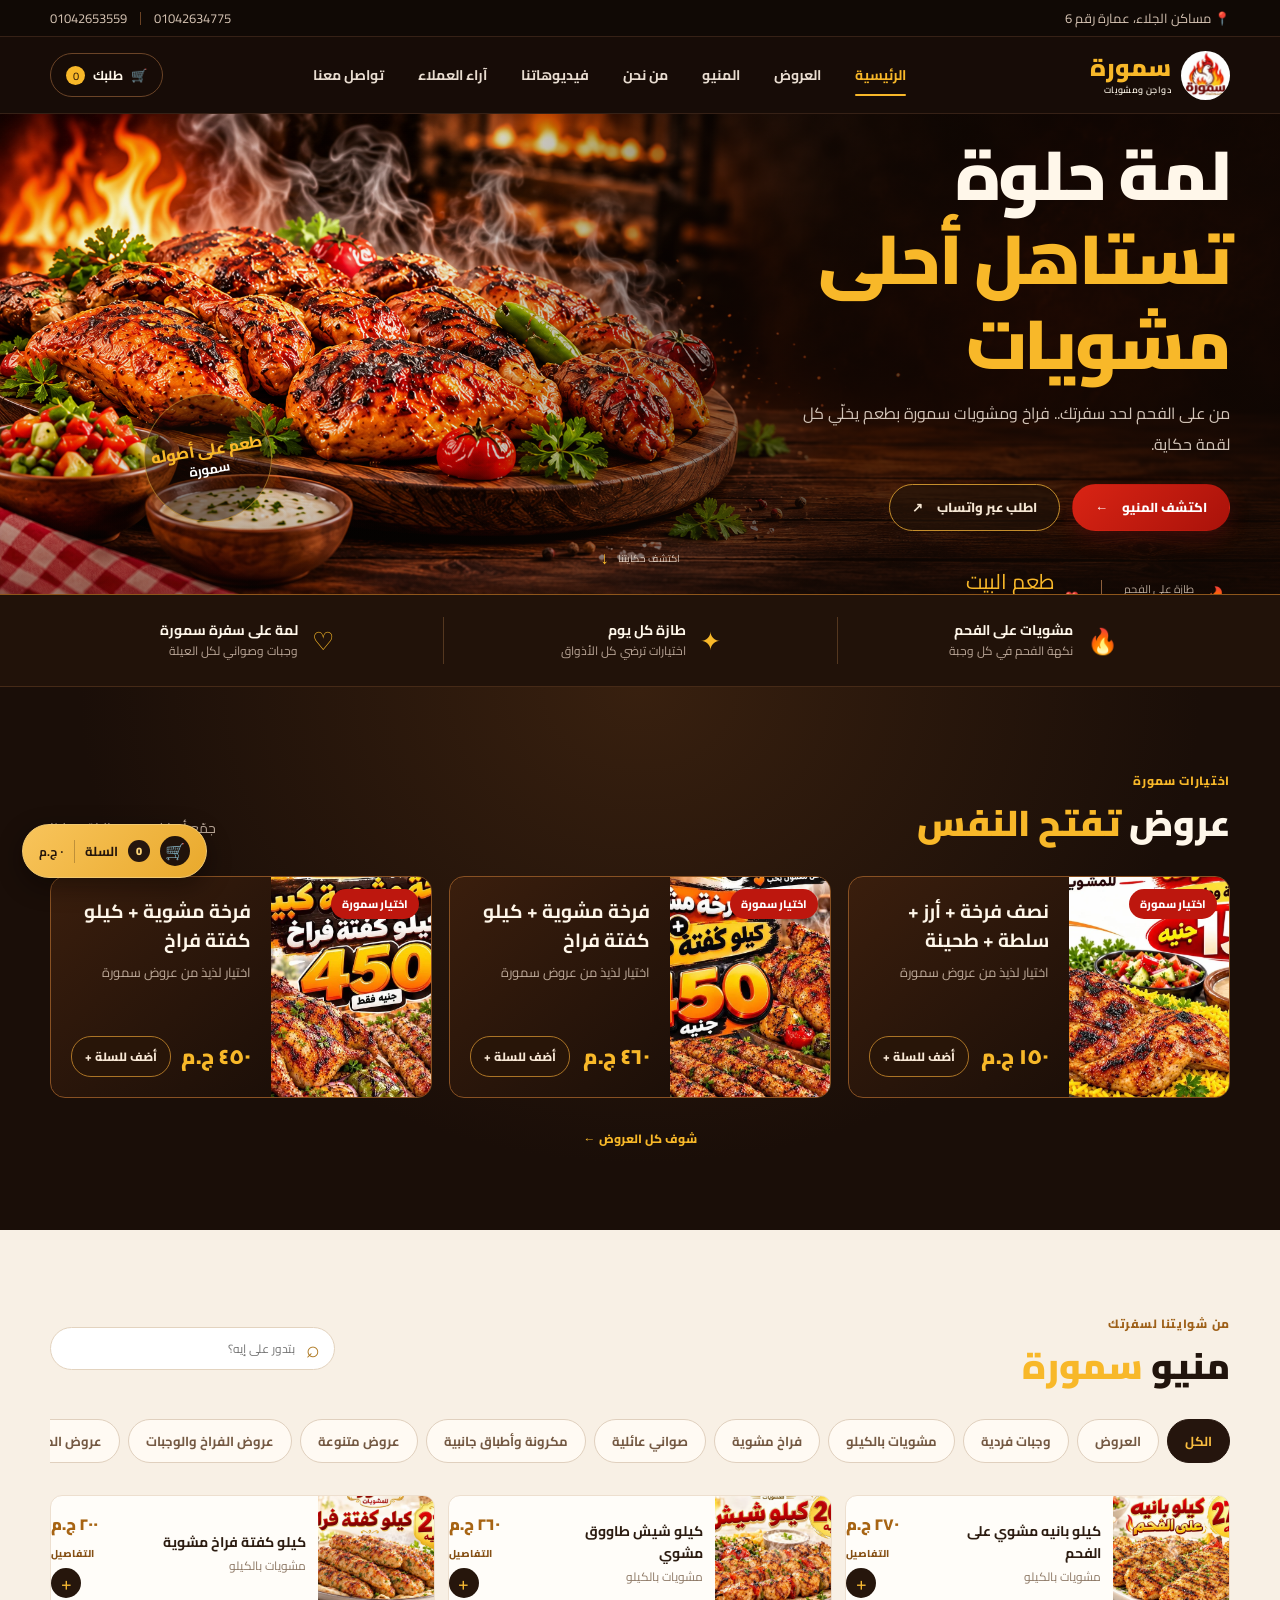
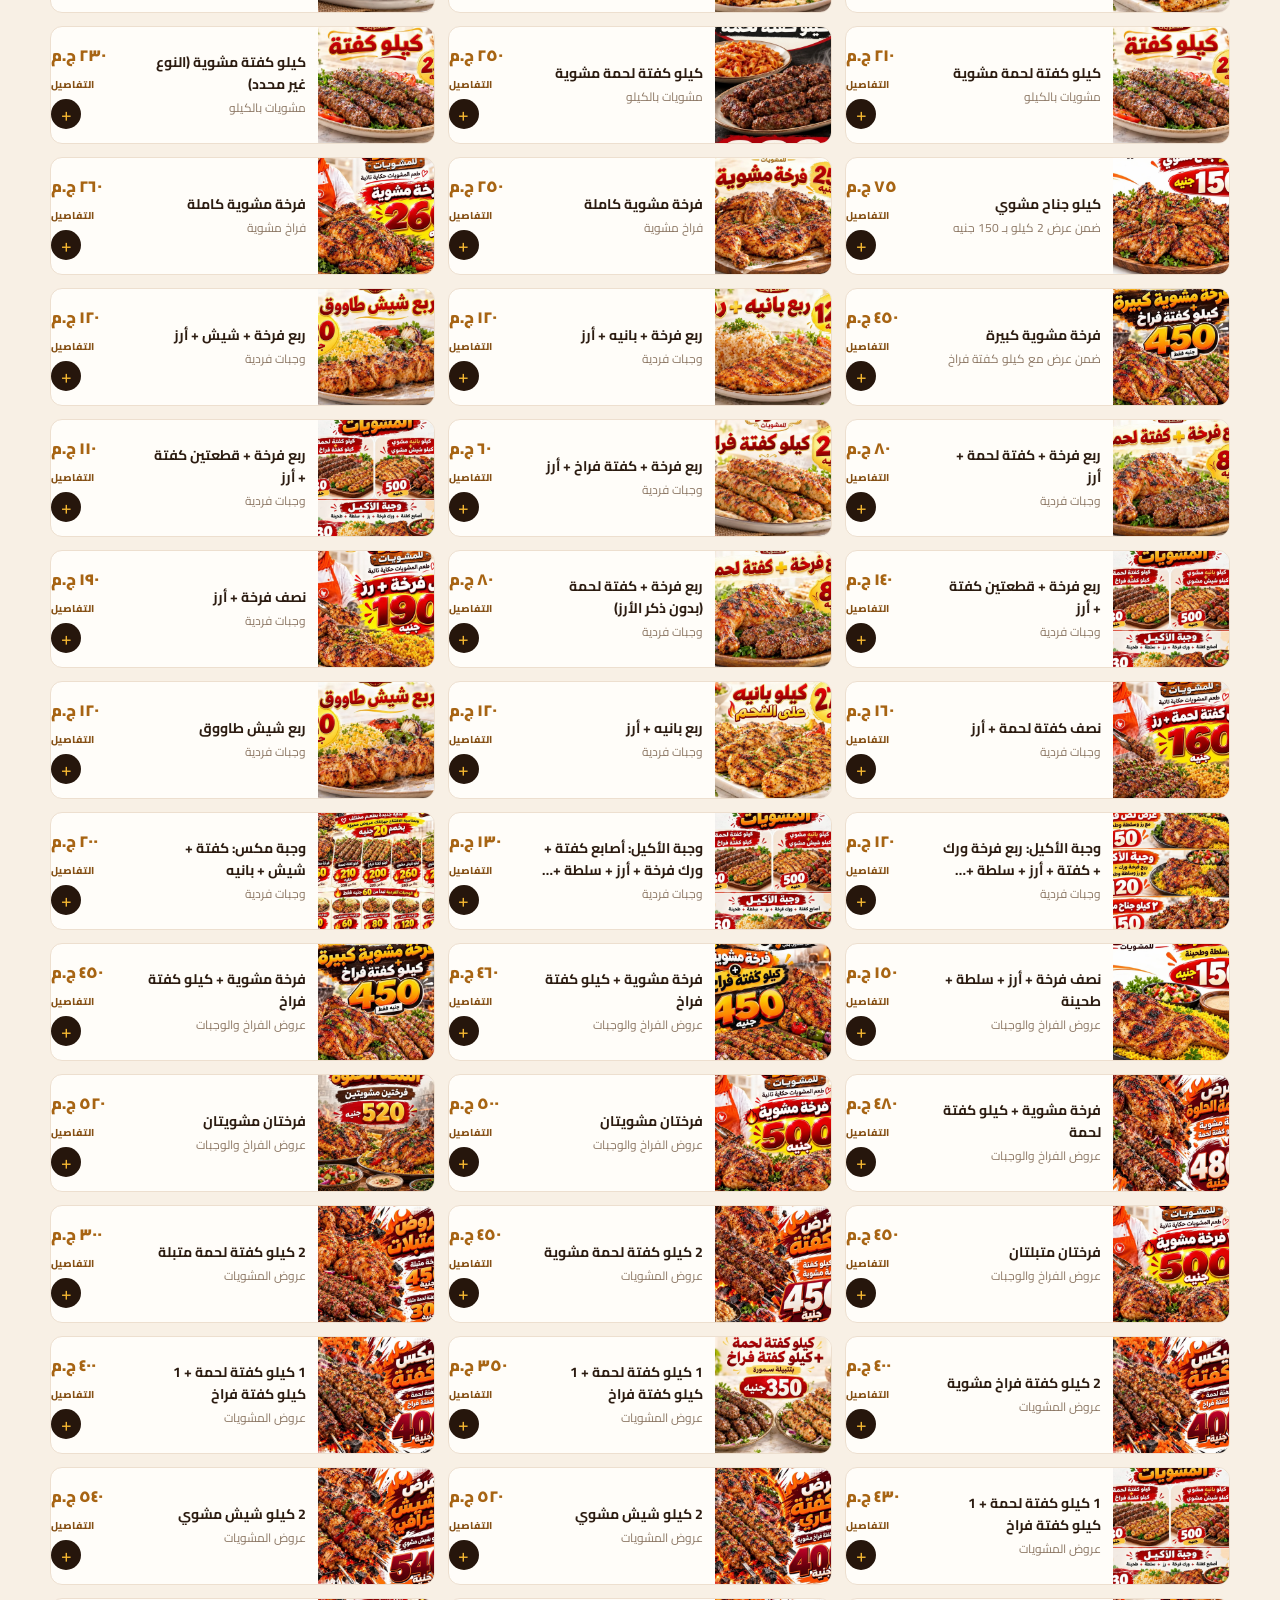
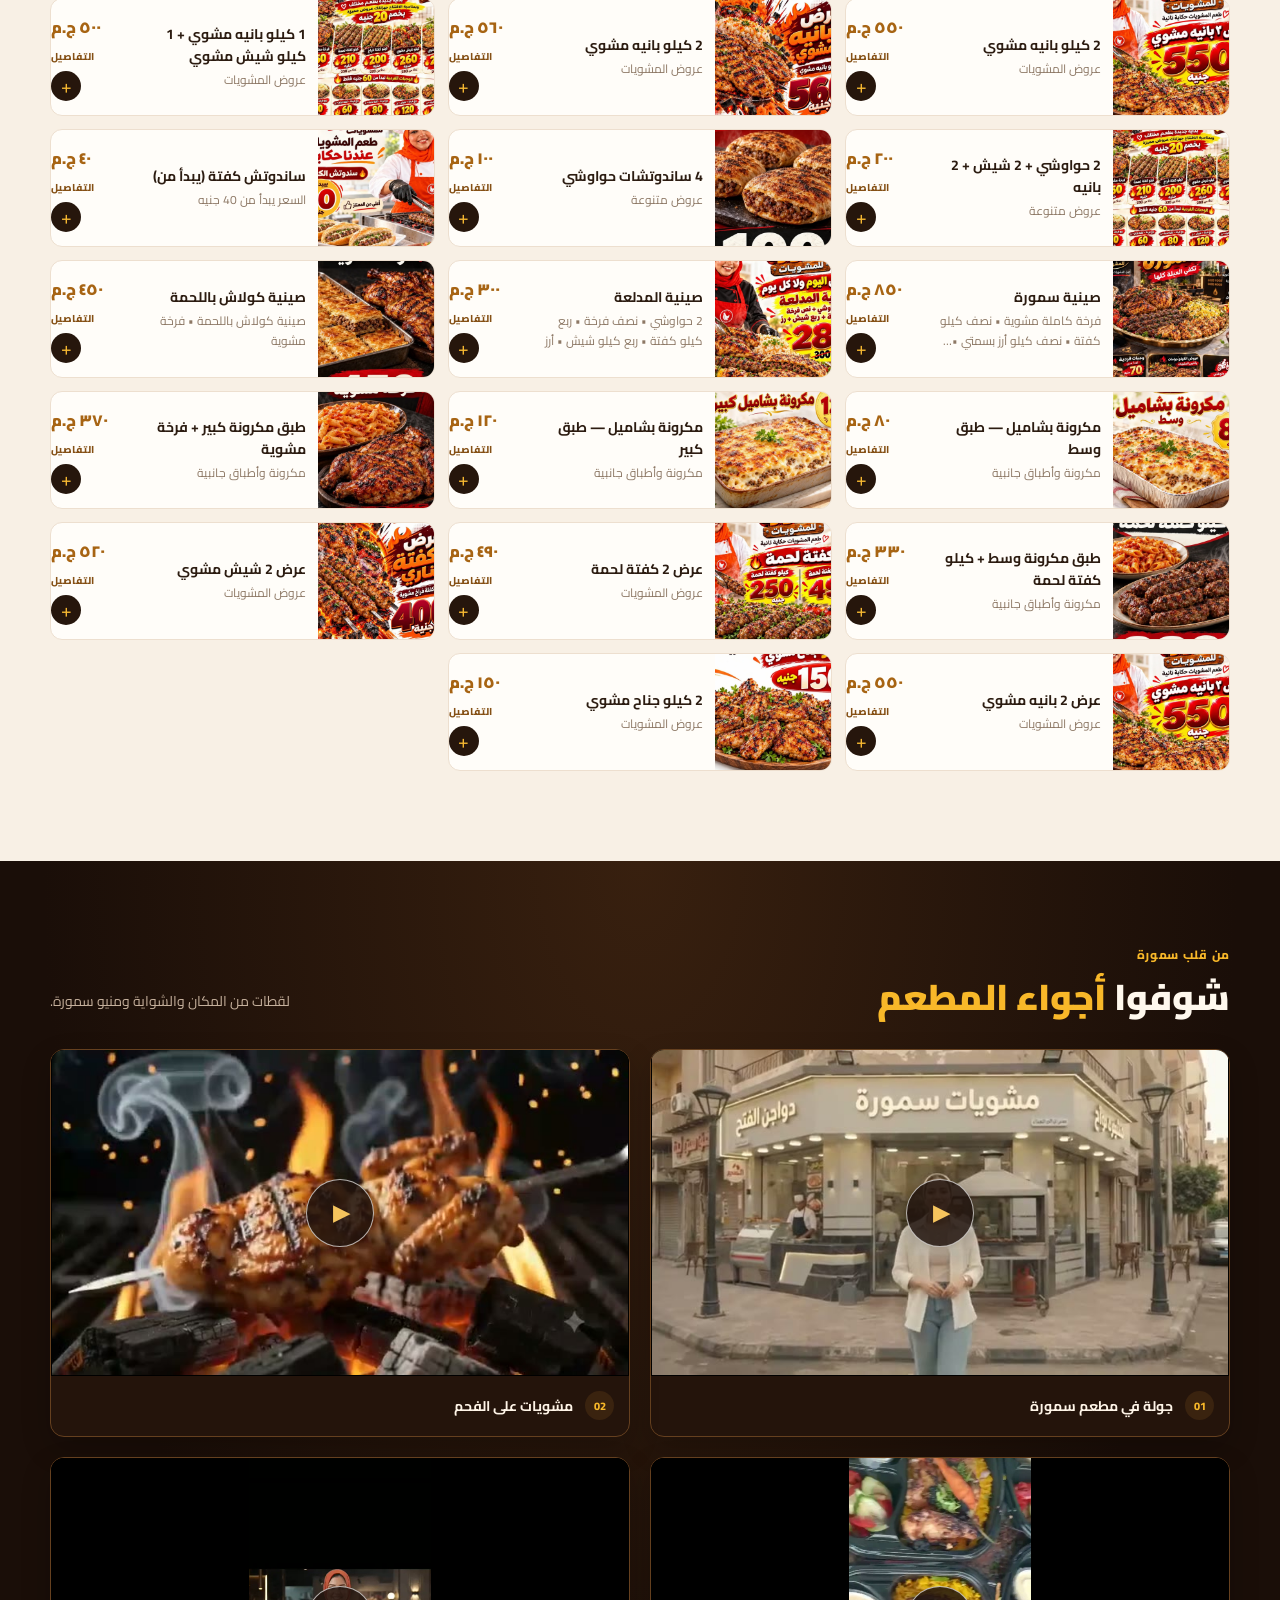
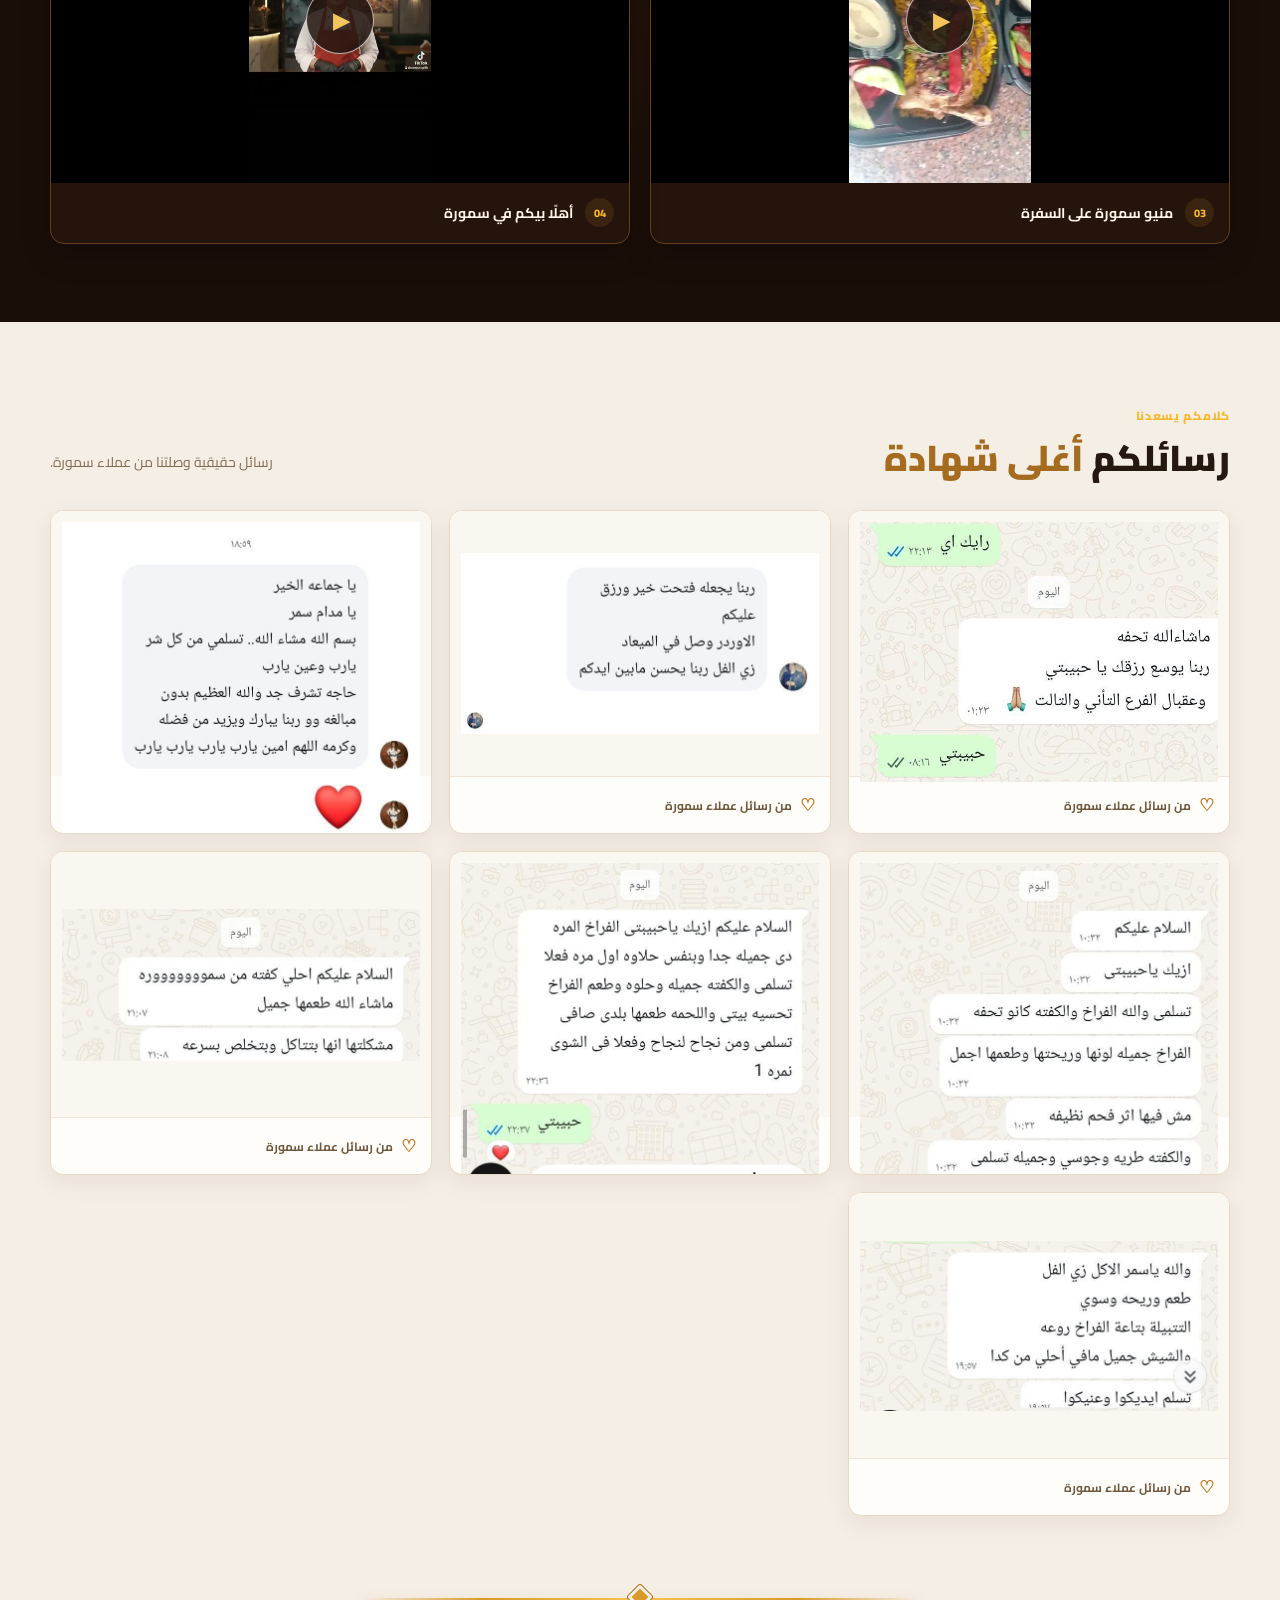
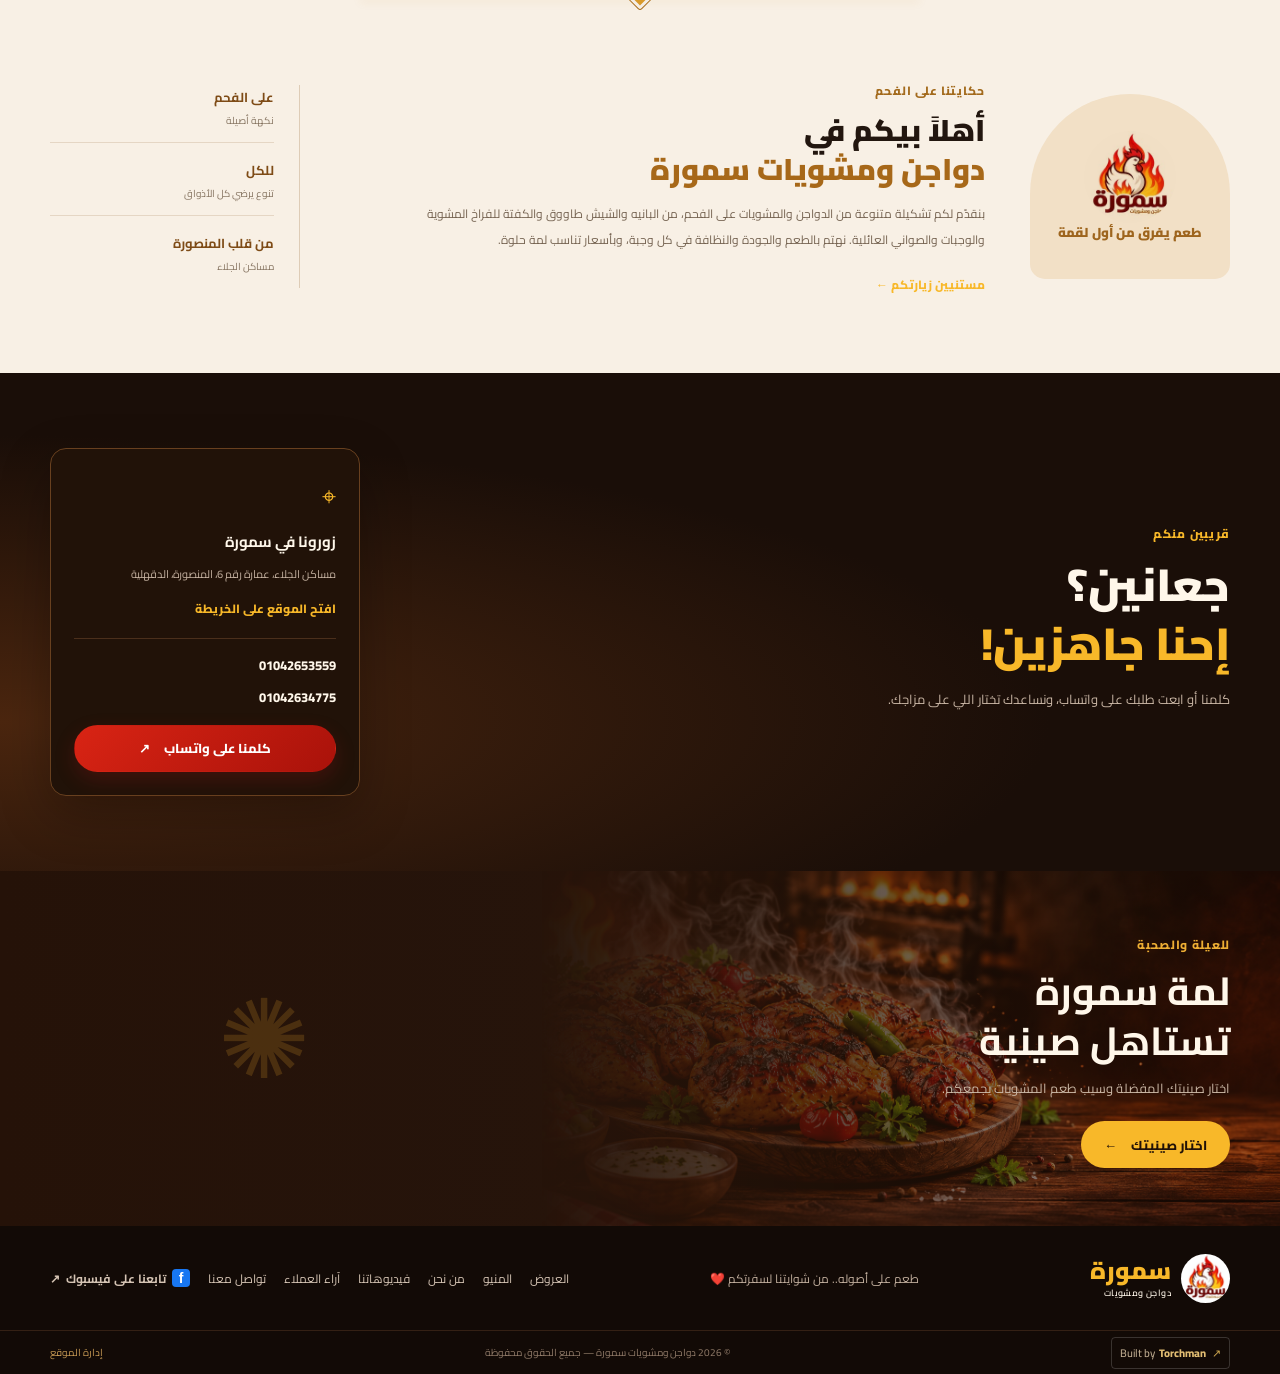
==== commit f86f9863: "Update index.html" ====
--- a/index.html
+++ b/index.html
@@ -3,7 +3,7 @@
 <head>
   <meta charset="utf-8"><meta name="viewport" content="width=device-width,initial-scale=1">
   <meta name="theme-color" content="#170d08"><meta name="description" content="دواجن ومشويات سمورة في المنصورة — مشويات على الفحم، وجبات فردية، عروض وصواني عائلية. اطلب الآن عبر واتساب.">
-  <meta property="og:title" content="دواجن ومشويات سمورة | المنصورة"><meta property="og:description" content="الطعم اللي هيفرق معاك من أول لقمة. اكتشف المنيو والعروض واطلب عبر واتساب."><meta property="og:image" content="assets/hero-grill.png">
+  <meta property="og:title" content="دواجن ومشويات سمورة | المنصورة"><meta property="og:description" content="الطعم اللي هيفرق معاك من أول لقمة. اكتشف المنيو والعروض واطلب عبر واتساب."><meta property="og:image" content="assets/main-pic.png">
   <title>دواجن ومشويات سمورة | المنصورة</title><link rel="preconnect" href="https://fonts.googleapis.com"><link rel="preconnect" href="https://fonts.gstatic.com" crossorigin><link href="https://fonts.googleapis.com/css2?family=Cairo:wght@400;500;600;700;800;900&display=swap" rel="stylesheet"><link rel="stylesheet" href="styles.css">
   <script type="application/ld+json">{"@context":"https://schema.org","@type":"Restaurant","name":"دواجن ومشويات سمورة","servesCuisine":["مشويات","دواجن"],"telephone":"+201042653559","address":{"@type":"PostalAddress","streetAddress":"مساكن الجلاء، عمارة رقم 6","addressLocality":"المنصورة","addressRegion":"الدقهلية","postalCode":"35511","addressCountry":"EG"}}</script>
 </head>
--- a/styles.css
+++ b/styles.css
@@ -1,164 +1,153 @@
-:root{--ink:#180d08;--ink2:#28150d;--cream:#fff7ea;--muted:#bda99a;--gold:#f8b829;--gold2:#dd8d10;--red:#bd170e;--line:#51301d;--serif:'Cairo',sans-serif}*{box-sizing:border-box}html{scroll-behavior:smooth;scroll-padding-top:84px}body{margin:0;background:var(--ink);color:var(--cream);font-family:var(--serif);font-size:15px}a{color:inherit;text-decoration:none}button,input{font:inherit}button{cursor:pointer}.container{width:min(1180px,calc(100% - 48px));margin:auto}.topline{background:#100905;border-bottom:1px solid #362116;color:#d5c3b3;font-size:12px}.topline-inner,.top-phones{display:flex;align-items:center;justify-content:space-between}.topline-inner{min-height:36px}.top-phones{gap:13px;direction:ltr}.top-phones i{height:13px;width:1px;background:#6a4224}.site-header{height:77px;position:sticky;top:0;z-index:15;background:rgba(24,13,8,.95);backdrop-filter:blur(16px);border-bottom:1px solid #362116;transition:box-shadow .25s}.site-header.scrolled{box-shadow:0 8px 28px #0008}.nav-wrap{display:flex;height:100%;align-items:center;justify-content:space-between;gap:30px}.brand{display:flex;align-items:center;gap:10px;min-width:175px}.brand img{width:49px;height:49px;object-fit:contain;border-radius:50%}.brand>span{font-size:24px;font-weight:900;line-height:1;color:var(--gold)}.brand small{display:block;font-size:9px;color:var(--cream);font-weight:600;letter-spacing:.4px;margin-top:5px}nav{display:flex;align-items:center;gap:34px;height:100%;font-size:13px;font-weight:700;color:#e9ddd1}nav a{height:100%;display:grid;place-items:center;position:relative;transition:color .2s}nav a:hover,nav a.active{color:var(--gold)}nav a.active:after{content:"";position:absolute;bottom:17px;right:0;left:0;height:2px;background:var(--gold);border-radius:3px}.cart-trigger{background:transparent;border:1px solid #6b4427;color:var(--cream);border-radius:30px;padding:9px 15px;display:flex;gap:8px;align-items:center;font-size:13px}.cart-trigger em{font-style:normal;border-radius:50%;background:var(--gold);color:#281508;width:19px;height:19px;display:grid;place-items:center;font-size:11px}.menu-toggle{display:none;background:transparent;color:white;border:0;font-size:24px}.hero{min-height:580px;position:relative;display:flex;align-items:center;overflow:hidden;background:#201109 url('assets/hero-grill.png') center/cover no-repeat}.hero-shade{position:absolute;inset:0;background:linear-gradient(270deg,rgba(22,11,6,.12) 0%,rgba(22,11,6,.63) 37%,#190d08 77%),linear-gradient(0deg,rgba(17,8,4,.62),transparent 35%)}.hero-content{position:relative;z-index:1;display:flex;justify-content:flex-start;align-items:center;min-height:580px}.hero-copy{width:53%;max-width:570px;padding:46px 0 54px}.eyebrow,.kicker{color:var(--gold);font-size:12px;font-weight:800;letter-spacing:.7px}.eyebrow{display:inline-flex;align-items:center;gap:9px;padding:8px 13px;border:1px solid #b57b3159;border-radius:30px;background:#24160d99}.eyebrow i{width:6px;height:6px;background:#f9b52b;border-radius:50%;box-shadow:0 0 10px #ffb322}.hero h1{font-size:clamp(42px,5.4vw,70px);line-height:1.22;margin:20px 0 12px;font-weight:900;letter-spacing:-2px}.hero h1 span{color:var(--gold)}.hero-copy>p{color:#d3c5b9;line-height:2;font-size:15px;max-width:460px;margin:0 0 25px}.hero-actions{display:flex;gap:12px;flex-wrap:wrap}.button{display:inline-flex;align-items:center;justify-content:center;gap:14px;min-height:47px;padding:0 22px;border-radius:30px;border:1px solid transparent;font-weight:800;font-size:13px;transition:transform .2s,box-shadow .2s,background .2s}.button:hover{transform:translateY(-2px);box-shadow:0 10px 24px #0005}.button-red{color:white;background:linear-gradient(135deg,#d92414,#a9120a);box-shadow:0 8px 20px #a814183b}.button-red:hover{background:#e12a16}.button-outline{border-color:#c58e2c;color:#f6e7d4;background:#211208b3}.button-outline:hover{background:#38200e}.button-gold{background:var(--gold);color:#211107}.hero-note{display:flex;align-items:center;gap:10px;margin-top:35px;font-size:11px;color:#bbaa9b;line-height:1.5}.hero-note>span:nth-child(odd){font-size:21px;color:var(--gold)}.hero-note b{color:#fff}.note-line{width:1px;height:35px;background:#8e603c;margin:0 12px}.hero-stamp{position:absolute;left:8%;bottom:15%;transform:rotate(-9deg);border:1px solid #e7ae3e88;border-radius:50%;width:128px;height:128px;display:grid;place-content:center;text-align:center;color:var(--gold);font-weight:800;font-size:16px;line-height:1.4;background:#1b0d0670;box-shadow:0 0 0 7px #e3a63114}.hero-stamp b{font-size:13px;color:white}.scroll-cue{position:absolute;bottom:20px;left:50%;transform:translateX(-50%);font-size:10px;color:#dfcbbb;display:flex;gap:9px;align-items:center}.scroll-cue span{color:var(--gold);font-size:17px}.benefits{border-top:1px solid #8e561b;border-bottom:1px solid #462a17;background:#211209}.benefit-row{display:grid;grid-template-columns:repeat(3,1fr);padding:22px 0}.benefit-row>div{display:flex;align-items:center;justify-content:center;gap:14px;border-left:1px solid #54371f}.benefit-row>div:last-child{border:0}.benefit-row>div>span{font-size:25px;color:var(--gold)}.benefit-row p{margin:0;line-height:1.55}.benefit-row b,.benefit-row small{display:block}.benefit-row b{font-size:13px}.benefit-row small{font-size:10px;color:#b9a596}.section{padding:78px 0}.offers-section{background:radial-gradient(ellipse at 50% 0,#38200f 0%,#1a0e08 62%)}.section-heading{display:flex;justify-content:space-between;align-items:end;margin-bottom:29px}.section-heading h2,.contact-inner h2,.about-copy h2{font-size:36px;line-height:1.3;margin:6px 0 0;font-weight:900}.section-heading h2 span,.about-copy h2 span,.contact-inner h2 span{color:var(--gold)}.section-heading>p{color:#bca99a;font-size:13px;margin:0 0 6px}.offer-grid{display:grid;grid-template-columns:repeat(3,1fr);gap:17px}.offer-card{display:flex;flex-direction:column;min-height:217px;border-radius:15px;overflow:hidden;position:relative;border:1px solid #885123;background:linear-gradient(140deg,#3a1e0d,#1c0f08 75%);padding:21px;transition:transform .22s,border-color .22s,box-shadow .22s}.offer-card:hover,.menu-card:hover{transform:translateY(-4px);border-color:#d18a27;box-shadow:0 14px 30px #0004}.offer-card:after{content:"✺";font-size:135px;color:#f5a9000d;position:absolute;left:2px;bottom:-54px}.offer-tag{position:absolute;top:17px;left:16px;background:var(--red);color:#fff;padding:5px 11px;border-radius:20px;font-size:10px;font-weight:800}.offer-icon{font-size:25px;color:var(--gold);margin-bottom:13px}.offer-card h3{font-size:17px;max-width:80%;margin:0 0 4px;line-height:1.6}.offer-card p{font-size:11px;color:#beaa9a;margin:0 0 19px;line-height:1.8;flex:1}.offer-bottom{display:flex;align-items:center;justify-content:space-between;position:relative;z-index:1}.price{font-size:19px;font-weight:900;color:var(--gold)}.price small{font-size:10px;color:#d3c4b6;font-weight:600}.mini-add{border:1px solid #ab7426;background:#281508;color:#f8e8d6;border-radius:20px;padding:7px 12px;font-size:10px;font-weight:800;transition:.2s}.mini-add:hover{background:var(--gold);color:#261408}.center-action{text-align:center;margin-top:25px}.text-link{color:var(--gold);font-size:12px;font-weight:800}.text-link span{display:inline-block;transition:transform .2s}.text-link:hover span{transform:translateX(-4px)}.menu-section{background:#f8f0e5;color:#21140c;padding-bottom:90px}.menu-heading{align-items:center}.menu-heading .kicker{color:#9e6018}.search-box{width:min(285px,100%);height:43px;background:white;border:1px solid #e3d3bf;border-radius:30px;display:flex;align-items:center;padding:0 14px;gap:9px;color:#ad771f}.search-box span{font-size:23px}.search-box input{width:100%;border:0;outline:0;background:transparent;color:#2a1c12;font-size:12px}.category-tabs{display:flex;gap:8px;overflow-x:auto;scrollbar-width:none;padding:0 0 15px;margin-bottom:17px}.category-tabs::-webkit-scrollbar{display:none}.category-tab{flex:none;border:1px solid #e0d0be;background:#fffaf3;color:#745943;border-radius:25px;padding:9px 17px;font-size:11px;font-weight:700;transition:.2s}.category-tab:hover,.category-tab.active{background:#25150d;color:#f9bd40;border-color:#25150d}.menu-grid{display:grid;grid-template-columns:repeat(3,1fr);gap:13px}.menu-card{display:flex;align-items:center;gap:15px;padding:17px;border-radius:12px;background:#fffdf9;border:1px solid #eddfcf;min-height:109px;transition:transform .2s,border-color .2s,box-shadow .2s}.dish-icon{width:57px;height:57px;flex:none;border-radius:50%;display:grid;place-items:center;background:#f9ecd9;font-size:27px}.dish-info{flex:1;min-width:0}.dish-info h3{font-size:12px;line-height:1.6;margin:0 0 3px;color:#2c1c11}.dish-info p{font-size:10px;color:#8d7865;margin:0;line-height:1.6}.dish-actions{display:flex;flex-direction:column;align-items:flex-end;gap:6px}.dish-price{font-size:14px;font-weight:900;color:#a76413;white-space:nowrap}.dish-price small{font-size:9px;font-weight:600}.add-button{width:27px;height:27px;border:0;border-radius:50%;background:#26160c;color:#f7b932;font-size:18px;line-height:1;transition:.2s}.add-button:hover{background:#c81b0f;color:white;transform:scale(1.07)}.empty-state{text-align:center;color:#78604a;padding:35px}.family-banner{min-height:350px;position:relative;display:flex;align-items:center;overflow:hidden;background:linear-gradient(270deg,#251208 0%,#291509eb 38%,#28150bd9 62%,#251208 100%)}.family-image{position:absolute;inset:0 0 0 42%;background:url('assets/hero-grill.png') 30% 58%/cover no-repeat;mask-image:linear-gradient(270deg,#000 15%,transparent 100%);opacity:.54}.family-copy{position:relative;margin-right:max(calc((100vw - 1180px)/2),24px);padding:58px 0;width:45%}.family-copy .kicker{color:#edae34}.family-copy h2{font-size:39px;line-height:1.3;margin:8px 0}.family-copy p{font-size:13px;color:#cab7a5;line-height:2;margin:0 0 20px}.family-flame{position:absolute;left:17%;top:18%;font-size:110px;color:#edaa2930}.about-section{padding:75px 0;background:#f8f0e5;color:#22160f}.about-grid{display:grid;grid-template-columns:200px 1fr 250px;gap:45px;align-items:center}.about-mark{height:185px;border-radius:100px 100px 15px 15px;background:#f2e0c6;display:flex;flex-direction:column;align-items:center;justify-content:center;color:#9e651e;font-weight:900;text-align:center;line-height:1.5}.about-mark img{width:92px;height:92px;object-fit:contain;border-radius:50%;mix-blend-mode:multiply}.about-mark span{font-size:13px}.about-copy h2{font-size:30px;margin:7px 0 12px}.about-copy h2 span{color:#a76819}.about-copy>p{font-size:12px;line-height:2.1;color:#756351;margin:0 0 17px;max-width:570px}.about-copy .kicker{color:#a36a1c}.about-stats{border-right:1px solid #deccb6;padding-right:25px;display:grid;gap:15px}.about-stats>div{border-bottom:1px solid #e5d6c4;padding-bottom:12px}.about-stats>div:last-child{border:0}.about-stats b,.about-stats span{display:block}.about-stats b{font-size:13px;color:#7e4b16}.about-stats span{font-size:10px;color:#867461;margin-top:2px}.contact-section{padding:75px 0;background:radial-gradient(ellipse at 0 70%,#4b260f,#1a0e08 58%)}.contact-inner{display:flex;align-items:center;justify-content:space-between;gap:40px}.contact-inner>div:first-child{max-width:490px}.contact-inner h2{font-size:45px;margin:9px 0}.contact-inner>div:first-child>p{color:#c8b5a4;line-height:2;font-size:13px}.contact-card{width:310px;border:1px solid #68401f;background:#211208;border-radius:16px;padding:23px;display:flex;flex-direction:column;gap:8px;box-shadow:0 18px 50px #0004}.contact-pin{font-size:25px;color:var(--gold)}.contact-card>b{font-size:15px}.contact-card>p{font-size:11px;line-height:1.9;color:#c6b3a2;margin:0}.contact-card .text-link{margin:4px 0}.contact-divider{height:1px;background:#4b2f1b;margin:6px 0}.contact-card>a[dir=ltr]{text-align:right;font-size:13px;font-weight:800}.contact-card .button{margin-top:8px}footer{background:#120a06}.footer-main{min-height:104px;display:flex;align-items:center;justify-content:space-between;gap:25px}.footer-brand{min-width:170px}.footer-main>p{font-size:11px;color:#c2af9e}.footer-links{display:flex;gap:22px;font-size:11px;color:#d5c4b4}.footer-links a:hover{color:var(--gold)}.footer-bottom{border-top:1px solid #342014;color:#917b69;font-size:10px}.footer-bottom .container{min-height:43px;display:flex;justify-content:space-between;align-items:center}.footer-bottom a{color:#c79a54}.floating-whatsapp{position:fixed;z-index:12;bottom:22px;left:22px;width:52px;height:52px;border-radius:50%;display:grid;place-items:center;background:#1daa61;color:#fff;font-size:27px;box-shadow:0 6px 22px #0006;border:3px solid #ffffff20;transition:transform .2s}.floating-whatsapp:hover{transform:scale(1.06)}.overlay{position:fixed;inset:0;background:#080402a8;z-index:30;opacity:0;visibility:hidden;transition:.25s}.overlay.open{opacity:1;visibility:visible}.cart-drawer{position:fixed;z-index:31;top:0;bottom:0;left:0;width:min(425px,100%);background:#fff8ef;color:#281b12;transform:translateX(-105%);transition:transform .3s ease;display:flex;flex-direction:column;padding:25px}.cart-drawer.open{transform:translateX(0)}.drawer-head{display:flex;align-items:center;justify-content:space-between;border-bottom:1px solid #e8d7c3;padding-bottom:17px}.drawer-head h2{font-size:21px;margin:2px 0}.drawer-head .kicker{color:#a96516}.drawer-head>button{background:none;border:0;font-size:29px;color:#75614c}.cart-empty{margin:auto;text-align:center;color:#715b45}.cart-empty>span{font-size:36px}.cart-empty b{display:block;font-size:16px;margin:8px}.cart-empty p{font-size:12px}.cart-empty .button{margin-top:10px;color:#352312;border-color:#bd8735}.cart-footer{padding-top:16px;border-top:1px solid #e7d7c4}.cart-total{display:flex;justify-content:space-between;font-size:13px;font-weight:700}.cart-total b{font-size:18px;color:#a76413}.cart-footer>small{display:block;font-size:10px;color:#87725d;margin:7px 0 13px}.checkout-button{width:100%}body.cart-open{overflow:hidden}.toast{position:fixed;z-index:60;bottom:87px;left:50%;transform:translate(-50%,10px);background:#21150c;color:#fff5e7;border:1px solid #75502b;padding:11px 18px;border-radius:30px;font-size:12px;opacity:0;pointer-events:none;transition:.2s}.toast.show{opacity:1;transform:translate(-50%,0)}
-@media(max-width:900px){.container{width:min(100% - 36px,720px)}nav{gap:18px}.hero-copy{width:62%}.hero-stamp{left:2%;width:100px;height:100px;font-size:13px}.menu-grid{grid-template-columns:repeat(2,1fr)}.offer-grid{gap:11px}.offer-card{padding:17px;min-height:220px}.about-grid{grid-template-columns:150px 1fr;gap:28px}.about-mark{height:165px}.about-stats{grid-column:1/-1;grid-template-columns:repeat(3,1fr);border:0;border-top:1px solid #deccb6;padding:17px 0 0}.about-stats>div{border-left:1px solid #e5d6c4;border-bottom:0;padding:0 12px}.about-stats>div:first-child{padding-right:0}.about-stats>div:last-child{border:0}.family-copy{width:58%}}
-@media(max-width:640px){.container{width:calc(100% - 32px)}.topline-inner{min-height:32px;font-size:10px}.top-phones{gap:6px}.site-header{height:66px}.brand{min-width:0}.brand img{width:42px;height:42px}.brand>span{font-size:21px}.nav-wrap{gap:12px}.menu-toggle{display:block;margin-right:auto}.cart-trigger{padding:7px 10px;font-size:11px;gap:5px}.cart-trigger b{display:none}nav{position:absolute;top:65px;right:0;left:0;height:auto;background:#1b0e08;display:flex;flex-direction:column;align-items:stretch;gap:0;padding:0 16px;max-height:0;overflow:hidden;transition:max-height .25s,border .25s;border-bottom:0}nav.open{max-height:320px;border-bottom:1px solid #54371f;padding-bottom:8px}nav a{height:45px;display:flex;align-items:center}nav a.active:after{bottom:5px;width:40px}.hero{min-height:590px;background-position:42% center}.hero-shade{background:linear-gradient(270deg,#1b0e08df 0%,#1b0e08c9 55%,#1b0e086b 100%),linear-gradient(0deg,#160b06b8,transparent 46%)}.hero-content{min-height:590px;align-items:flex-start}.hero-copy{width:100%;padding:75px 0 65px}.hero h1{font-size:45px;letter-spacing:-1.5px}.hero-copy>p{max-width:340px;font-size:13px}.hero-stamp{left:7%;bottom:8%;width:80px;height:80px;font-size:11px}.hero-stamp b{font-size:10px}.scroll-cue{display:none}.benefit-row{padding:14px 0;grid-template-columns:1fr;gap:12px}.benefit-row>div{border:0;justify-content:flex-start;padding-right:14px}.benefit-row>div>span{width:27px}.benefit-row p{display:flex;align-items:baseline;gap:9px}.benefit-row b{font-size:11px}.benefit-row small{font-size:9px}.section{padding:54px 0}.section-heading{align-items:flex-start;gap:15px;flex-direction:column;margin-bottom:22px}.section-heading h2{font-size:29px}.section-heading>p{font-size:11px}.offer-grid{grid-template-columns:1fr}.offer-card{min-height:185px;padding:18px}.offer-card h3{font-size:15px}.offer-card p{max-width:88%}.menu-heading{flex-direction:row;align-items:center;flex-wrap:wrap}.menu-heading .search-box{width:100%}.category-tabs{margin-left:-16px;margin-right:-16px;padding-right:16px;padding-left:16px}.category-tab{padding:8px 13px;font-size:10px}.menu-grid{grid-template-columns:1fr;gap:9px}.menu-card{min-height:88px;padding:12px;gap:11px}.dish-icon{width:48px;height:48px;font-size:23px}.dish-info h3{font-size:11px}.family-banner{min-height:360px}.family-image{inset:0;background-position:31% center;opacity:.32;mask-image:linear-gradient(270deg,#000 0%,transparent 100%)}.family-copy{margin-right:16px;padding:48px 0;width:80%}.family-copy h2{font-size:34px}.family-copy p{font-size:11px}.family-flame{left:9%;top:12%;font-size:75px}.about-section{padding:55px 0}.about-grid{grid-template-columns:1fr;gap:22px}.about-mark{width:145px;height:155px;margin:auto}.about-copy{text-align:center}.about-copy h2{font-size:27px}.about-copy>p{font-size:11px}.about-stats{gap:0;padding-top:13px}.about-stats>div{padding:0 8px}.about-stats b{font-size:11px}.about-stats span{font-size:9px}.contact-section{padding:54px 0}.contact-inner{align-items:flex-start;flex-direction:column;gap:24px}.contact-inner h2{font-size:38px}.contact-inner>div:first-child>p{font-size:11px}.contact-card{width:100%}.footer-main{padding:20px 0;min-height:0;flex-wrap:wrap;gap:13px}.footer-brand{width:100%}.footer-main>p{width:100%;margin:0}.footer-links{width:100%;justify-content:space-between;gap:7px;font-size:10px}.footer-bottom .container{gap:10px;font-size:9px}.floating-whatsapp{width:46px;height:46px;bottom:14px;left:14px}.cart-drawer{padding:20px}.toast{width:max-content;max-width:calc(100% - 30px);text-align:center}}
-@media(prefers-reduced-motion:reduce){*,*::before,*::after{scroll-behavior:auto!important;transition-duration:.01ms!important;animation-duration:.01ms!important;animation-iteration-count:1!important}}
-.reveal{opacity:0;transform:translateY(13px);transition:opacity .48s ease,transform .48s ease}.reveal.visible{opacity:1;transform:none}
-.topline{font-size:13px}.site-header nav{font-size:14px}.hero{height:clamp(440px,37.5vw,640px);min-height:0;background-size:100% 100%;background-position:center}.hero-shade{background:linear-gradient(270deg,rgba(15,7,3,.82) 0%,rgba(15,7,3,.68) 33%,rgba(15,7,3,.04) 68%),linear-gradient(0deg,rgba(17,8,4,.35),transparent 37%)}.hero-content{height:100%;min-height:0}.hero-copy>p{font-size:16px;line-height:1.9}.eyebrow{font-size:13px}.benefit-row b{font-size:14px}.benefit-row small{font-size:12px}.section-heading>p{font-size:14px}.offer-card{padding:0;min-height:220px;display:flex;flex-direction:row}.offer-card:after{display:none}.offer-image-link{position:relative;display:block;flex:0 0 42%;min-width:0;min-height:220px;overflow:hidden}.offer-image-link img{display:block;width:100%;height:100%;position:absolute;inset:0;object-fit:cover;transition:transform .35s}.offer-card:hover .offer-image-link img{transform:scale(1.04)}.offer-image-link .offer-tag{top:12px;left:auto;right:12px;font-size:11px}.offer-copy{display:flex;flex-direction:column;flex:1;min-width:0;padding:20px}.offer-copy>a{color:inherit}.offer-card h3{font-size:19px;max-width:100%;line-height:1.55}.offer-card p{font-size:13px;line-height:1.9}.offer-icon{display:none}.offer-bottom{margin-top:auto}.offer-bottom .price{font-size:21px}.mini-add{font-size:12px;padding:8px 13px}.category-tab{font-size:13px}.dish-info h3{font-size:14px}.dish-info p{font-size:12px;line-height:1.7}.dish-price{font-size:16px}.menu-card{padding:0;display:flex;gap:0;align-items:stretch;min-height:118px;overflow:hidden}.menu-product-link{display:flex;align-items:center;gap:12px;flex:1;min-width:0;color:inherit;padding:0 0 0 12px}.product-thumb{width:116px;height:116px;flex:none;object-fit:cover}.dish-info{padding:9px 0;min-width:0}.dish-info h3,.dish-info p{display:-webkit-box;-webkit-box-orient:vertical;overflow:hidden}.dish-info h3{-webkit-line-clamp:2}.dish-info p{-webkit-line-clamp:2}.dish-actions{min-width:81px;justify-content:center;padding:8px 10px 8px 0;gap:5px}.details-button{font-size:10px;color:#855015;font-weight:800;white-space:nowrap}.details-button:hover{color:#b71b10}.add-button{width:30px;height:30px;font-size:19px}.floating-whatsapp{font-size:25px}.footer-links{font-size:12px}.footer-main>p{font-size:12px}
-.admin-body .row-image{width:105px}.row-image img{display:block;width:75px;height:56px;object-fit:cover;border-radius:6px;background:#eee}.row-image button{display:block;border:0;background:none;color:#965e1d;font-size:10px;font-weight:800;padding:4px 0;cursor:pointer}.row-image button:hover{text-decoration:underline}.admin-body table{min-width:900px}.image-upload-label{padding:12px;border:1px dashed #d7c2a7;border-radius:8px;background:#fffaf4}.image-upload-row{display:flex;align-items:center;gap:14px}.image-upload-row img{width:125px;height:92px;object-fit:cover;border:1px solid #e7d5bf;border-radius:8px;background:#f4e9db}.image-upload-row>div{display:grid;gap:8px}.image-upload-row input[type=file]{font-size:11px;max-width:260px}.image-upload-label small{color:#8d7964;font-weight:500;font-size:10px}
-.cart-fab{position:fixed;z-index:25;bottom:22px;left:22px;display:flex;align-items:center;gap:10px;border:1px solid #f2c970;border-radius:30px;padding:11px 16px;background:linear-gradient(135deg,#f8c45b,#e9a92c);color:#24150b;box-shadow:0 8px 25px #08040275;font-weight:900;transition:transform .2s,box-shadow .2s}.cart-fab:hover{transform:translateY(-3px);box-shadow:0 12px 30px #08040285}.fab-icon{width:30px;height:30px;display:grid;place-items:center;background:#21130b;border-radius:50%;font-size:16px}.fab-count{min-width:22px;height:22px;padding:0 5px;display:grid;place-items:center;border-radius:20px;background:#25160e;color:#ffd679;font-size:11px}.cart-fab>b{font-size:13px}.cart-fab>strong{border-right:1px solid #311c0b45;padding-right:10px;font-size:12px;white-space:nowrap}.cart-row-image{width:56px;height:52px;border-radius:7px;object-fit:cover;background:#eadcc9}.checkout-form{display:grid;gap:10px;padding-top:14px;border-top:1px solid #e4d3be}.checkout-form[hidden]{display:none!important}.checkout-fields{display:grid;gap:9px}.checkout-fields label{display:grid;gap:4px;color:#6d5945;font-size:12px;font-weight:700}.checkout-fields label small{display:inline;color:#9b8770;font-size:10px}.checkout-fields input,.checkout-fields textarea{width:100%;min-height:38px;border:1px solid #dfcfba;border-radius:6px;background:white;padding:8px 10px;color:#2b1b10;font-size:12px;outline:none}.checkout-fields input:focus,.checkout-fields textarea:focus{border-color:#bc842f;box-shadow:0 0 0 3px #e9b54b22}.checkout-fields textarea{resize:vertical}.delivery-note{margin:0;color:#7f6c56;font-size:11px;line-height:1.7}.checkout-total{display:flex;justify-content:space-between;align-items:center;padding-top:9px;border-top:1px solid #e8d8c4;font-size:13px;font-weight:800}.checkout-total strong{color:#a46614;font-size:19px}.checkout-submit{width:100%;min-height:48px;justify-content:space-between}.cash-note{text-align:center;color:#86735f;font-size:10px}.cart-empty{padding:24px 10px;text-align:center;color:#78614a}.cart-empty>span{display:block;font-size:32px}.cart-empty>b{display:block;font-size:15px;margin:5px}.cart-empty>p{font-size:12px;margin:4px}.cart-empty .button{margin-top:9px;color:#442b13;border-color:#bd8735}.video-section{max-width:none;background:radial-gradient(ellipse at 50% 0,#38200f 0%,#1a0e08 66%);color:var(--cream)}.video-section>.container,.review-section>.container{max-width:1180px;margin:auto}.video-section .section-heading>p{color:#c5b09c}.video-section .section-heading h2{color:#fff8ed}.video-grid{display:grid;grid-template-columns:repeat(2,minmax(0,1fr));gap:20px}.video-card{min-width:0;border:1px solid #65401f;border-radius:14px;overflow:hidden;background:#24140b;box-shadow:0 12px 30px #0003;transition:transform .22s,border-color .22s,box-shadow .22s}.video-card:hover{transform:translateY(-3px);border-color:#bf842c;box-shadow:0 17px 36px #0005}.video-caption{min-height:60px;padding:11px 15px;display:flex;align-items:center;gap:12px}.video-caption>span{width:29px;height:29px;display:grid;place-items:center;border-radius:50%;background:#3a230f;color:var(--gold);font-size:11px;font-weight:800}.video-caption h3{font-size:14px;margin:0;color:#fff5e8}.review-section{max-width:none;background:#f5eee5;color:#25180f;padding-bottom:84px}.review-section .section-heading h2{color:#25180f}.review-section .section-heading h2 span{color:#a56b1f}.review-section .section-heading>p{color:#806b55}.review-grid{display:grid;grid-template-columns:repeat(3,minmax(0,1fr));gap:17px}.review-card{margin:0;min-width:0;border:1px solid #e8d9c6;border-radius:13px;overflow:hidden;background:#fffdf9;box-shadow:0 8px 24px #452b1612;transition:transform .2s,box-shadow .2s}.review-card:hover{transform:translateY(-3px);box-shadow:0 13px 30px #452b1621}.review-shot{height:265px;display:grid;place-items:center;padding:11px;background:#faf7f1}.review-shot img{display:block;width:100%;height:100%;object-fit:contain}.review-card figcaption{display:flex;align-items:center;gap:8px;padding:12px 15px;border-top:1px solid #f0e5d8;color:#70593f;font-size:12px;font-weight:700}.review-card figcaption span{color:#c1741d;font-size:17px}.video-section .section-heading h2 span{color:var(--gold)}
-@media(max-width:900px){.review-grid{grid-template-columns:repeat(2,minmax(0,1fr))}.review-shot{height:250px}}
-@media(max-width:640px){.cart-fab{left:13px;bottom:13px;gap:7px;padding:9px 12px}.cart-fab>b{font-size:12px}.cart-fab>strong{font-size:11px;padding-right:8px}.cart-drawer{padding:18px}.cart-row-image{width:48px;height:48px}.checkout-fields{gap:7px}.checkout-fields label{font-size:11px}.checkout-fields input,.checkout-fields textarea{min-height:35px}.checkout-submit{min-height:44px}.video-grid{grid-template-columns:1fr;gap:13px}.video-caption h3{font-size:13px}.review-grid{grid-template-columns:1fr;gap:12px}.review-shot{height:260px}.video-section,.review-section{padding:50px 0}.video-section .section-heading,.review-section .section-heading{padding:0 0 0}.video-section .container,.review-section .container{width:calc(100% - 32px)}}
-@media(max-width:640px){.topline{font-size:11px}.site-header nav{font-size:13px}.hero{height:600px;min-height:600px;background-size:100% auto;background-position:top center;background-repeat:no-repeat}.hero-shade{background:linear-gradient(to bottom,rgba(20,10,5,.04) 0%,rgba(20,10,5,.05) 145px,#190d08 222px,#190d08 100%)}.hero-content{min-height:0;height:100%;align-items:flex-start}.hero-copy{padding:180px 0 65px}.hero-copy>p{font-size:14px}.offer-card{min-height:188px}.offer-image-link{flex-basis:39%;min-height:188px}.offer-copy{padding:15px}.offer-card h3{font-size:16px}.offer-card p{font-size:12px}.offer-bottom .price{font-size:18px}.mini-add{font-size:10px;padding:7px 10px}.menu-card{min-height:102px}.product-thumb{width:100px;height:102px}.dish-info h3{font-size:13px}.dish-info p{font-size:11px}.dish-price{font-size:14px}.dish-actions{min-width:72px;padding-left:8px}.details-button{font-size:10px}.add-button{width:28px;height:28px}.image-upload-row{align-items:flex-start;flex-direction:column}.image-upload-row img{width:150px;height:110px}}
-
-/* Readability and accessible review enlargements */
-.review-shot a{display:grid;place-items:center;width:100%;height:100%;border-radius:6px}
-.review-shot a:focus-visible{outline:2px solid #b17b28;outline-offset:2px}
-@media(max-width:640px){
- .section-heading>p{font-size:13px;line-height:1.8}
- .about-copy>p,.family-copy p,.contact-inner>div:first-child>p{font-size:13px;line-height:1.9}
- .about-stats b{font-size:12px}.about-stats span{font-size:11px}
- .category-tab{font-size:12px}.dish-info p{font-size:12px}.details-button,.mini-add{font-size:11px}
- .footer-links{font-size:11px}.footer-bottom .container{font-size:10px}
- .review-card figcaption{font-size:13px}.video-caption h3{font-size:14px}
- .checkout-fields label{font-size:13px}.checkout-fields input,.checkout-fields textarea{font-size:14px}
-}
-.cart-drawer{visibility:hidden;transition:transform .3s ease,visibility 0s linear .3s}
-.cart-drawer.open{visibility:visible;transition-delay:0s}
-
-/* Gold separator between customer reviews and the next section */
-.review-section{position:relative}
-.review-section::after{content:"";position:absolute;left:50%;bottom:0;transform:translateX(-50%);width:min(560px,74%);height:2px;border-radius:2px;background:linear-gradient(90deg,transparent 0%,#d99a2b 22%,#f8c34d 50%,#d99a2b 78%,transparent 100%);box-shadow:0 1px 8px #c58b2c35}
-.review-section::before{content:"";position:absolute;left:50%;bottom:-6px;z-index:2;width:12px;height:12px;transform:translateX(-50%) rotate(45deg);border:3px solid #f5eee5;border-radius:2px;background:#d99a2b;box-shadow:0 0 0 1px #a96d1a}
-
-/* Custom, shared playback controls for restaurant videos */
-.video-frame{position:relative;overflow:hidden;isolation:isolate}
-
-.video-play-button{position:absolute;top:50%;left:50%;z-index:2;width:68px;height:68px;display:grid;place-items:center;padding:0;border:1px solid #ffffffa8;border-radius:50%;background:#21140edc;color:#f5c45d;box-shadow:0 6px 24px #0005;transform:translate(-50%,-50%);transition:opacity .2s,visibility .2s,transform .2s,background .2s}
-.video-play-button span{font:700 21px/1 Arial,sans-serif;transform:translateX(1px)}
-.video-play-button:hover{background:#21140ef5;transform:translate(-50%,-50%) scale(1.06)}
-.video-play-button.is-hidden{opacity:0;visibility:hidden;pointer-events:none;transform:translate(-50%,-50%) scale(.92)}
-.video-controls{position:absolute;right:0;bottom:0;left:0;z-index:3;display:flex;align-items:center;gap:8px;padding:24px 12px 10px;direction:ltr;background:linear-gradient(0deg,#100905ed 0%,#1009059c 66%,transparent 100%);opacity:0;visibility:hidden;transform:translateY(5px);transition:opacity .2s,visibility .2s,transform .2s}
-.video-frame:hover .video-controls,.video-frame:focus-within .video-controls,.video-frame.controls-visible .video-controls{opacity:1;visibility:visible;transform:none}
-.video-frame.controls-hidden .video-controls{opacity:0;visibility:hidden;transform:translateY(5px);pointer-events:none}
-.video-controls button{flex:none;width:30px;height:30px;display:grid;place-items:center;padding:0;border:0;background:transparent;color:#fff;font-size:18px;line-height:1;transition:color .15s}
-.video-controls button:hover{color:#f5c45d}
-.video-controls button span{font-family:Arial,sans-serif;font-weight:700}
-.video-progress,.video-volume{height:4px;margin:0;accent-color:#f2b940;cursor:pointer}
-.video-progress{flex:1;min-width:45px}
-.video-volume{width:62px;flex:none}
-.video-time{flex:none;color:#fff;font:11px Arial,sans-serif;white-space:nowrap;text-shadow:0 1px 3px #000}
-.video-fullscreen{font-size:23px!important}
-.video-controls button:focus-visible,.video-play-button:focus-visible,.video-progress:focus-visible,.video-volume:focus-visible{outline:2px solid #f5c45d;outline-offset:2px}
-@media(max-width:640px){.video-play-button{width:58px;height:58px}.video-play-button span{font-size:18px}.video-controls{gap:4px;padding:22px 7px 8px}.video-controls button{width:27px;height:27px;font-size:16px}.video-volume{width:43px}.video-time{font-size:9px}.video-fullscreen{font-size:20px!important}}
-
-
-
-
-
-
-/* Hide the redundant footer only on the taller customer-message images */
-.review-card--long figcaption{display:none}
-
-/* Fixed 16:9 card viewport; absolute media cannot expand it from its native dimensions. */
-.video-card .video-frame:not(:fullscreen){height:auto;aspect-ratio:16/9;background:#000000;display:grid;place-items:center}
-.video-card .video-frame:not(:fullscreen)>video{position:absolute;inset:0;display:block;width:100%;height:100%;max-width:100%;max-height:100%;object-fit:contain;object-position:50% 50%;cursor:pointer;background:#000000}
-.video-card .video-frame:not(:fullscreen) iframe{display:block;position:relative;width:100%;height:100%;max-width:100%;max-height:100%;border:0;background:#000000}
-
-
-.video-card .video-frame:not(:fullscreen).is-portrait>video{object-fit:cover;object-position:50% 50%}
-
-/* Fullscreen presentation is intentionally independent from card previews. */
-.video-frame:fullscreen{width:100vw;max-width:none;height:100vh;max-height:none;aspect-ratio:auto;border:0;border-radius:0;background:#000}
-.video-frame:fullscreen video{width:100%;height:100%;object-fit:contain}
-.video-frame:fullscreen .video-controls{padding:34px 24px 18px}
-
-
-/* Mobile hero: place the food image above the copy and let the text set the section height. */
-@media(max-width:640px){
- .hero{display:block;height:auto;min-height:0;overflow:hidden;background:#180d08}
- .hero::before{content:"";position:relative;z-index:0;display:block;width:100%;height:clamp(190px,54vw,270px);background:url('assets/hero-grill.png') 32% center/cover no-repeat}
- .hero-shade{top:0;right:0;left:0;bottom:auto;z-index:0;height:clamp(190px,54vw,270px);background:linear-gradient(180deg,rgba(24,13,8,0) 38%,rgba(24,13,8,.25) 70%,#180d08 100%)}
- .hero-content{display:block;position:relative;z-index:1;width:calc(100% - 32px);height:auto;min-height:0;margin:0 auto;align-items:initial}
- .hero-copy{width:100%;max-width:none;padding:24px 0 34px}
- .hero h1{font-size:clamp(32px,8vw,40px);line-height:1.3;letter-spacing:-.8px;margin:16px 0 10px}
- .hero-copy>p{max-width:100%;font-size:14px;line-height:1.8;margin-bottom:20px}
- .hero-note{margin-top:22px;flex-wrap:wrap}
- .hero-stamp{display:grid;top:calc(14px - clamp(190px,54vw,270px));right:auto;bottom:auto;left:12px;width:72px;height:72px;z-index:2;font-size:10px}
-}
-
-/* Cart contents stay in one readable column; the drawer scrolls as a whole. */
-.cart-drawer{overflow-x:hidden;overflow-y:auto;overscroll-behavior:contain;-webkit-overflow-scrolling:touch;scrollbar-width:thin;scrollbar-color:#c7a76b transparent}
-.drawer-head{flex:none}
-.cart-items{flex:none;max-height:none;overflow:visible;overscroll-behavior:auto;padding:9px 0}
-.checkout-form{flex:none;padding-bottom:20px}
-.cart-row{display:grid;grid-template-columns:56px minmax(0,1fr) auto;gap:10px;align-items:center;padding:13px 0;border-bottom:1px solid #eadbca}
-.cart-row-info{min-width:0}
-.cart-row-info b{display:block;font-size:13px;line-height:1.6;overflow-wrap:anywhere}
-.cart-row-info small{display:block;font-size:12px;color:#9e6718;margin-top:3px}
-.qty-controls{display:flex;align-items:center;justify-content:center;gap:7px}
-.qty-controls button{width:30px;height:30px;display:grid;place-items:center;padding:0;border:1px solid #dfc9aa;border-radius:50%;background:#fff;color:#633c16;font:700 18px/1 Arial,sans-serif}
-
-.qty-controls span{min-width:18px;text-align:center;font-size:12px;font-weight:800}
-.qty-controls [data-remove]{width:25px;height:25px;border:0;color:#9d321e;font-size:17px}
-@media(max-width:640px){
- .cart-drawer{max-height:100dvh}
- 
- .cart-row{grid-template-columns:48px minmax(0,1fr) auto;gap:8px;padding:11px 0}
- .cart-row-info b{font-size:12px}
- .cart-row-info small{font-size:11px}
- 
- .qty-controls button{width:27px;height:27px}
- .qty-controls [data-remove]{width:23px;height:23px}
- .checkout-form{padding-bottom:calc(20px + env(safe-area-inset-bottom))}
-}
-
-/* Social and developer links in the footer. */
-.footer-links{flex-wrap:wrap;justify-content:center;gap:10px 18px}
-.facebook-link{display:inline-flex;align-items:center;gap:6px;white-space:nowrap;font-weight:700;color:#d5c4b4;transition:color .2s}
-.facebook-link:hover{color:var(--gold)}
-.facebook-mark{width:18px;height:18px;display:inline-grid;flex:none;place-items:center;border-radius:4px;background:#1877f2;color:#fff;font:700 14px/1 Arial,sans-serif}
-.footer-bottom .built-by{display:inline-flex;align-items:center;gap:4px;direction:ltr;border:1px solid #ffffff2b;padding:5px 8px;border-radius:4px;color:#c1ae92;font:500 11px 'Cairo',sans-serif;white-space:nowrap;transition:color .2s,border-color .2s,background .2s}
-.footer-bottom .built-by strong{font-weight:800;color:#e1bd72}
-.footer-bottom .built-by i{font-style:normal;color:#d0a84f;margin-left:2px}
-.footer-bottom .built-by:hover{border-color:#c69b52;color:#e5d2b7;background:#ffffff08}
-@media(max-width:640px){
- .footer-links{justify-content:center;gap:9px 14px}
- .footer-bottom .container{flex-wrap:wrap;justify-content:center;padding:10px 0}
-}
-
-/* Small feedback details for mouse, touch and keyboard interactions. */
-a:focus-visible,button:focus-visible,input:focus-visible,textarea:focus-visible{outline:2px solid #f5c45d;outline-offset:3px}
-.button:active,.cart-trigger:active,.menu-toggle:active,.category-tab:active,.mini-add:active,.add-button:active,.cart-fab:active,.details-button:active,.video-controls button:active,.drawer-head>button:active{transform:scale(.97)}
-.video-play-button:active{transform:translate(-50%,-50%) scale(.96)}
-@media(prefers-reduced-motion:reduce){html{scroll-behavior:auto}.reveal,.reveal.visible{opacity:1;transform:none;transition:none}}
-.hero{background-image:var(--hero-banner,url('assets/hero-grill.png'))}
-.hero::before{background-image:var(--hero-banner,url('assets/hero-grill.png'))}
-.family-image{background-image:var(--family-banner,url('assets/hero-grill.png'))}
-
-/* A short, staggered entrance gives the first screen a polished sense of arrival. */
-@keyframes samoura-rise-in{from{opacity:0;transform:translateY(24px)}to{opacity:1;transform:translateY(0)}}
-@keyframes samoura-header-in{from{opacity:0;transform:translateY(-14px)}to{opacity:1;transform:translateY(0)}}
-@keyframes samoura-stamp-in{from{opacity:0;transform:scale(.82) rotate(-2deg)}to{opacity:1;transform:scale(1) rotate(-9deg)}}
-@keyframes samoura-shade-in{from{opacity:0}to{opacity:1}}
-@keyframes samoura-underline-in{from{opacity:.35;transform:scaleX(.2)}to{opacity:1;transform:scaleX(1)}}
-@media(prefers-reduced-motion:no-preference){
- .topline{animation:samoura-rise-in .48s cubic-bezier(.22,1,.36,1) both}
- .site-header{animation:samoura-header-in .58s cubic-bezier(.22,1,.36,1) both;animation-delay:.04s}
- .site-header .brand,.site-header nav a,.site-header .cart-trigger{animation:samoura-rise-in .55s cubic-bezier(.22,1,.36,1) both}
- .site-header nav a:nth-child(1){animation-delay:.12s}.site-header nav a:nth-child(2){animation-delay:.17s}.site-header nav a:nth-child(3){animation-delay:.22s}.site-header nav a:nth-child(4){animation-delay:.27s}.site-header nav a:nth-child(5){animation-delay:.32s}.site-header nav a:nth-child(6){animation-delay:.37s}.site-header nav a:nth-child(7){animation-delay:.42s}
- .hero-shade{animation:samoura-shade-in .85s ease-out both;animation-delay:.08s}
- .hero-copy>.eyebrow,.hero-copy>h1,.hero-copy>p,.hero-copy>.hero-actions,.hero-copy>.hero-note{animation:samoura-rise-in .72s cubic-bezier(.22,1,.36,1) both}
- .hero-copy>.eyebrow{animation-delay:.16s}.hero-copy>h1{animation-delay:.25s}.hero-copy>p{animation-delay:.36s}.hero-copy>.hero-actions{animation-delay:.48s}.hero-copy>.hero-note{animation-delay:.58s}
- .hero-stamp{animation:samoura-stamp-in .82s cubic-bezier(.22,1,.36,1) both;animation-delay:.44s}
- .scroll-cue{animation:samoura-rise-in .62s cubic-bezier(.22,1,.36,1) both;animation-delay:.62s}
- nav a.active:after{animation:samoura-underline-in .3s cubic-bezier(.22,1,.36,1) both}
-}
-
-/* Scroll reveals travel a little farther and arrive in a gentle sequence. */
-.reveal{transform:translateY(22px);transition:opacity .68s cubic-bezier(.22,1,.36,1),transform .68s cubic-bezier(.22,1,.36,1)}
-.reveal.visible{transform:translateY(0)}
-.benefit-row>div.reveal:nth-child(2),.about-stats>div.reveal:nth-child(2){transition-delay:.09s}
-.benefit-row>div.reveal:nth-child(3),.about-stats>div.reveal:nth-child(3){transition-delay:.18s}
-.offer-card.reveal:nth-child(2),.menu-card.reveal:nth-child(3n + 2),.video-card.reveal:nth-child(2),.review-card.reveal:nth-child(3n + 2){transition-delay:.08s}
-.offer-card.reveal:nth-child(3),.menu-card.reveal:nth-child(3n),.video-card.reveal:nth-child(3),.review-card.reveal:nth-child(3n){transition-delay:.16s}
-.menu-card.reveal:nth-child(3n + 1),.review-card.reveal:nth-child(3n + 1){transition-delay:0s}
+:root{--ink:#180d08;--ink2:#28150d;--cream:#fff7ea;--muted:#bda99a;--gold:#f8b829;--gold2:#dd8d10;--red:#bd170e;--line:#51301d;--serif:'Cairo',sans-serif}*{box-sizing:border-box}html{scroll-behavior:smooth;scroll-padding-top:84px}body{margin:0;background:var(--ink);color:var(--cream);font-family:var(--serif);font-size:15px}a{color:inherit;text-decoration:none}button,input{font:inherit}button{cursor:pointer}.container{width:min(1180px,calc(100% - 48px));margin:auto}.topline{background:#100905;border-bottom:1px solid #362116;color:#d5c3b3;font-size:12px}.topline-inner,.top-phones{display:flex;align-items:center;justify-content:space-between}.topline-inner{min-height:36px}.top-phones{gap:13px;direction:ltr}.top-phones i{height:13px;width:1px;background:#6a4224}.site-header{height:77px;position:sticky;top:0;z-index:15;background:rgba(24,13,8,.95);backdrop-filter:blur(16px);border-bottom:1px solid #362116;transition:box-shadow .25s}.site-header.scrolled{box-shadow:0 8px 28px #0008}.nav-wrap{display:flex;height:100%;align-items:center;justify-content:space-between;gap:30px}.brand{display:flex;align-items:center;gap:10px;min-width:175px}.brand img{width:49px;height:49px;object-fit:contain;border-radius:50%}.brand>span{font-size:24px;font-weight:900;line-height:1;color:var(--gold)}.brand small{display:block;font-size:9px;color:var(--cream);font-weight:600;letter-spacing:.4px;margin-top:5px}nav{display:flex;align-items:center;gap:34px;height:100%;font-size:13px;font-weight:700;color:#e9ddd1}nav a{height:100%;display:grid;place-items:center;position:relative;transition:color .2s}nav a:hover,nav a.active{color:var(--gold)}nav a.active:after{content:"";position:absolute;bottom:17px;right:0;left:0;height:2px;background:var(--gold);border-radius:3px}.cart-trigger{background:transparent;border:1px solid #6b4427;color:var(--cream);border-radius:30px;padding:9px 15px;display:flex;gap:8px;align-items:center;font-size:13px}.cart-trigger em{font-style:normal;border-radius:50%;background:var(--gold);color:#281508;width:19px;height:19px;display:grid;place-items:center;font-size:11px}.menu-toggle{display:none;background:transparent;color:white;border:0;font-size:24px}.hero{min-height:580px;position:relative;display:flex;align-items:center;overflow:hidden;background:#201109 url('assets/hero-grill.png') center/cover no-repeat}.hero-shade{position:absolute;inset:0;background:linear-gradient(270deg,rgba(22,11,6,.12) 0%,rgba(22,11,6,.63) 37%,#190d08 77%),linear-gradient(0deg,rgba(17,8,4,.62),transparent 35%)}.hero-content{position:relative;z-index:1;display:flex;justify-content:flex-start;align-items:center;min-height:580px}.hero-copy{width:53%;max-width:570px;padding:46px 0 54px}.eyebrow,.kicker{color:var(--gold);font-size:12px;font-weight:800;letter-spacing:.7px}.eyebrow{display:inline-flex;align-items:center;gap:9px;padding:8px 13px;border:1px solid #b57b3159;border-radius:30px;background:#24160d99}.eyebrow i{width:6px;height:6px;background:#f9b52b;border-radius:50%;box-shadow:0 0 10px #ffb322}.hero h1{font-size:clamp(42px,5.4vw,70px);line-height:1.22;margin:20px 0 12px;font-weight:900;letter-spacing:-2px}.hero h1 span{color:var(--gold)}.hero-copy>p{color:#d3c5b9;line-height:2;font-size:15px;max-width:460px;margin:0 0 25px}.hero-actions{display:flex;gap:12px;flex-wrap:wrap}.button{display:inline-flex;align-items:center;justify-content:center;gap:14px;min-height:47px;padding:0 22px;border-radius:30px;border:1px solid transparent;font-weight:800;font-size:13px;transition:transform .2s,box-shadow .2s,background .2s}.button:hover{transform:translateY(-2px);box-shadow:0 10px 24px #0005}.button-red{color:white;background:linear-gradient(135deg,#d92414,#a9120a);box-shadow:0 8px 20px #a814183b}.button-red:hover{background:#e12a16}.button-outline{border-color:#c58e2c;color:#f6e7d4;background:#211208b3}.button-outline:hover{background:#38200e}.button-gold{background:var(--gold);color:#211107}.hero-note{display:flex;align-items:center;gap:10px;margin-top:35px;font-size:11px;color:#bbaa9b;line-height:1.5}.hero-note>span:nth-child(odd){font-size:21px;color:var(--gold)}.hero-note b{color:#fff}.note-line{width:1px;height:35px;background:#8e603c;margin:0 12px}.hero-stamp{position:absolute;left:8%;bottom:15%;transform:rotate(-9deg);border:1px solid #e7ae3e88;border-radius:50%;width:128px;height:128px;display:grid;place-content:center;text-align:center;color:var(--gold);font-weight:800;font-size:16px;line-height:1.4;background:#1b0d0670;box-shadow:0 0 0 7px #e3a63114}.hero-stamp b{font-size:13px;color:white}.scroll-cue{position:absolute;bottom:20px;left:50%;transform:translateX(-50%);font-size:10px;color:#dfcbbb;display:flex;gap:9px;align-items:center}.scroll-cue span{color:var(--gold);font-size:17px}.benefits{border-top:1px solid #8e561b;border-bottom:1px solid #462a17;background:#211209}.benefit-row{display:grid;grid-template-columns:repeat(3,1fr);padding:22px 0}.benefit-row>div{display:flex;align-items:center;justify-content:center;gap:14px;border-left:1px solid #54371f}.benefit-row>div:last-child{border:0}.benefit-row>div>span{font-size:25px;color:var(--gold)}.benefit-row p{margin:0;line-height:1.55}.benefit-row b,.benefit-row small{display:block}.benefit-row b{font-size:13px}.benefit-row small{font-size:10px;color:#b9a596}.section{padding:78px 0}.offers-section{background:radial-gradient(ellipse at 50% 0,#38200f 0%,#1a0e08 62%)}.section-heading{display:flex;justify-content:space-between;align-items:end;margin-bottom:29px}.section-heading h2,.contact-inner h2,.about-copy h2{font-size:36px;line-height:1.3;margin:6px 0 0;font-weight:900}.section-heading h2 span,.about-copy h2 span,.contact-inner h2 span{color:var(--gold)}.section-heading>p{color:#bca99a;font-size:13px;margin:0 0 6px}.offer-grid{display:grid;grid-template-columns:repeat(3,1fr);gap:17px}.offer-card{display:flex;flex-direction:column;min-height:217px;border-radius:15px;overflow:hidden;position:relative;border:1px solid #885123;background:linear-gradient(140deg,#3a1e0d,#1c0f08 75%);padding:21px;transition:transform .22s,border-color .22s,box-shadow .22s}.offer-card:hover,.menu-card:hover{transform:translateY(-4px);border-color:#d18a27;box-shadow:0 14px 30px #0004}.offer-card:after{content:"✺";font-size:135px;color:#f5a9000d;position:absolute;left:2px;bottom:-54px}.offer-tag{position:absolute;top:17px;left:16px;background:var(--red);color:#fff;padding:5px 11px;border-radius:20px;font-size:10px;font-weight:800}.offer-icon{font-size:25px;color:var(--gold);margin-bottom:13px}.offer-card h3{font-size:17px;max-width:80%;margin:0 0 4px;line-height:1.6}.offer-card p{font-size:11px;color:#beaa9a;margin:0 0 19px;line-height:1.8;flex:1}.offer-bottom{display:flex;align-items:center;justify-content:space-between;position:relative;z-index:1}.price{font-size:19px;font-weight:900;color:var(--gold)}.price small{font-size:10px;color:#d3c4b6;font-weight:600}.mini-add{border:1px solid #ab7426;background:#281508;color:#f8e8d6;border-radius:20px;padding:7px 12px;font-size:10px;font-weight:800;transition:.2s}.mini-add:hover{background:var(--gold);color:#261408}.center-action{text-align:center;margin-top:25px}.text-link{color:var(--gold);font-size:12px;font-weight:800}.text-link span{display:inline-block;transition:transform .2s}.text-link:hover span{transform:translateX(-4px)}.menu-section{background:#f8f0e5;color:#21140c;padding-bottom:90px}.menu-heading{align-items:center}.menu-heading .kicker{color:#9e6018}.search-box{width:min(285px,100%);height:43px;background:white;border:1px solid #e3d3bf;border-radius:30px;display:flex;align-items:center;padding:0 14px;gap:9px;color:#ad771f}.search-box span{font-size:23px}.search-box input{width:100%;border:0;outline:0;background:transparent;color:#2a1c12;font-size:12px}.category-tabs{display:flex;gap:8px;overflow-x:auto;scrollbar-width:none;padding:0 0 15px;margin-bottom:17px}.category-tabs::-webkit-scrollbar{display:none}.category-tab{flex:none;border:1px solid #e0d0be;background:#fffaf3;color:#745943;border-radius:25px;padding:9px 17px;font-size:11px;font-weight:700;transition:.2s}.category-tab:hover,.category-tab.active{background:#25150d;color:#f9bd40;border-color:#25150d}.menu-grid{display:grid;grid-template-columns:repeat(3,1fr);gap:13px}.menu-card{display:flex;align-items:center;gap:15px;padding:17px;border-radius:12px;background:#fffdf9;border:1px solid #eddfcf;min-height:109px;transition:transform .2s,border-color .2s,box-shadow .2s}.dish-icon{width:57px;height:57px;flex:none;border-radius:50%;display:grid;place-items:center;background:#f9ecd9;font-size:27px}.dish-info{flex:1;min-width:0}.dish-info h3{font-size:12px;line-height:1.6;margin:0 0 3px;color:#2c1c11}.dish-info p{font-size:10px;color:#8d7865;margin:0;line-height:1.6}.dish-actions{display:flex;flex-direction:column;align-items:flex-end;gap:6px}.dish-price{font-size:14px;font-weight:900;color:#a76413;white-space:nowrap}.dish-price small{font-size:9px;font-weight:600}.add-button{width:27px;height:27px;border:0;border-radius:50%;background:#26160c;color:#f7b932;font-size:18px;line-height:1;transition:.2s}.add-button:hover{background:#c81b0f;color:white;transform:scale(1.07)}.empty-state{text-align:center;color:#78604a;padding:35px}.family-banner{min-height:350px;position:relative;display:flex;align-items:center;overflow:hidden;background:linear-gradient(270deg,#251208 0%,#291509eb 38%,#28150bd9 62%,#251208 100%)}.family-image{position:absolute;inset:0 0 0 42%;background:url('assets/hero-grill.png') 30% 58%/cover no-repeat;mask-image:linear-gradient(270deg,#000 15%,transparent 100%);opacity:.54}.family-copy{position:relative;margin-right:max(calc((100vw - 1180px)/2),24px);padding:58px 0;width:45%}.family-copy .kicker{color:#edae34}.family-copy h2{font-size:39px;line-height:1.3;margin:8px 0}.family-copy p{font-size:13px;color:#cab7a5;line-height:2;margin:0 0 20px}.family-flame{position:absolute;left:17%;top:18%;font-size:110px;color:#edaa2930}.about-section{padding:75px 0;background:#f8f0e5;color:#22160f}.about-grid{display:grid;grid-template-columns:200px 1fr 250px;gap:45px;align-items:center}.about-mark{height:185px;border-radius:100px 100px 15px 15px;background:#f2e0c6;display:flex;flex-direction:column;align-items:center;justify-content:center;color:#9e651e;font-weight:900;text-align:center;line-height:1.5}.about-mark img{width:92px;height:92px;object-fit:contain;border-radius:50%;mix-blend-mode:multiply}.about-mark span{font-size:13px}.about-copy h2{font-size:30px;margin:7px 0 12px}.about-copy h2 span{color:#a76819}.about-copy>p{font-size:12px;line-height:2.1;color:#756351;margin:0 0 17px;max-width:570px}.about-copy .kicker{color:#a36a1c}.about-stats{border-right:1px solid #deccb6;padding-right:25px;display:grid;gap:15px}.about-stats>div{border-bottom:1px solid #e5d6c4;padding-bottom:12px}.about-stats>div:last-child{border:0}.about-stats b,.about-stats span{display:block}.about-stats b{font-size:13px;color:#7e4b16}.about-stats span{font-size:10px;color:#867461;margin-top:2px}.contact-section{padding:75px 0;background:radial-gradient(ellipse at 0 70%,#4b260f,#1a0e08 58%)}.contact-inner{display:flex;align-items:center;justify-content:space-between;gap:40px}.contact-inner>div:first-child{max-width:490px}.contact-inner h2{font-size:45px;margin:9px 0}.contact-inner>div:first-child>p{color:#c8b5a4;line-height:2;font-size:13px}.contact-card{width:310px;border:1px solid #68401f;background:#211208;border-radius:16px;padding:23px;display:flex;flex-direction:column;gap:8px;box-shadow:0 18px 50px #0004}.contact-pin{font-size:25px;color:var(--gold)}.contact-card>b{font-size:15px}.contact-card>p{font-size:11px;line-height:1.9;color:#c6b3a2;margin:0}.contact-card .text-link{margin:4px 0}.contact-divider{height:1px;background:#4b2f1b;margin:6px 0}.contact-card>a[dir=ltr]{text-align:right;font-size:13px;font-weight:800}.contact-card .button{margin-top:8px}footer{background:#120a06}.footer-main{min-height:104px;display:flex;align-items:center;justify-content:space-between;gap:25px}.footer-brand{min-width:170px}.footer-main>p{font-size:11px;color:#c2af9e}.footer-links{display:flex;gap:22px;font-size:11px;color:#d5c4b4}.footer-links a:hover{color:var(--gold)}.footer-bottom{border-top:1px solid #342014;color:#917b69;font-size:10px}.footer-bottom .container{min-height:43px;display:flex;justify-content:space-between;align-items:center}.footer-bottom a{color:#c79a54}.floating-whatsapp{position:fixed;z-index:12;bottom:22px;left:22px;width:52px;height:52px;border-radius:50%;display:grid;place-items:center;background:#1daa61;color:#fff;font-size:27px;box-shadow:0 6px 22px #0006;border:3px solid #ffffff20;transition:transform .2s}.floating-whatsapp:hover{transform:scale(1.06)}.overlay{position:fixed;inset:0;background:#080402a8;z-index:30;opacity:0;visibility:hidden;transition:.25s}.overlay.open{opacity:1;visibility:visible}.cart-drawer{position:fixed;z-index:31;top:0;bottom:0;left:0;width:min(425px,100%);background:#fff8ef;color:#281b12;transform:translateX(-105%);transition:transform .3s ease;display:flex;flex-direction:column;padding:25px}.cart-drawer.open{transform:translateX(0)}.drawer-head{display:flex;align-items:center;justify-content:space-between;border-bottom:1px solid #e8d7c3;padding-bottom:17px}.drawer-head h2{font-size:21px;margin:2px 0}.drawer-head .kicker{color:#a96516}.drawer-head>button{background:none;border:0;font-size:29px;color:#75614c}.cart-empty{margin:auto;text-align:center;color:#715b45}.cart-empty>span{font-size:36px}.cart-empty b{display:block;font-size:16px;margin:8px}.cart-empty p{font-size:12px}.cart-empty .button{margin-top:10px;color:#352312;border-color:#bd8735}.cart-footer{padding-top:16px;border-top:1px solid #e7d7c4}.cart-total{display:flex;justify-content:space-between;font-size:13px;font-weight:700}.cart-total b{font-size:18px;color:#a76413}.cart-footer>small{display:block;font-size:10px;color:#87725d;margin:7px 0 13px}.checkout-button{width:100%}body.cart-open{overflow:hidden}.toast{position:fixed;z-index:60;bottom:87px;left:50%;transform:translate(-50%,10px);background:#21150c;color:#fff5e7;border:1px solid #75502b;padding:11px 18px;border-radius:30px;font-size:12px;opacity:0;pointer-events:none;transition:.2s}.toast.show{opacity:1;transform:translate(-50%,0)}
+@media(max-width:900px){.container{width:min(100% - 36px,720px)}nav{gap:18px}.hero-copy{width:62%}.hero-stamp{left:2%;width:100px;height:100px;font-size:13px}.menu-grid{grid-template-columns:repeat(2,1fr)}.offer-grid{gap:11px}.offer-card{padding:17px;min-height:220px}.about-grid{grid-template-columns:150px 1fr;gap:28px}.about-mark{height:165px}.about-stats{grid-column:1/-1;grid-template-columns:repeat(3,1fr);border:0;border-top:1px solid #deccb6;padding:17px 0 0}.about-stats>div{border-left:1px solid #e5d6c4;border-bottom:0;padding:0 12px}.about-stats>div:first-child{padding-right:0}.about-stats>div:last-child{border:0}.family-copy{width:58%}}
+@media(max-width:640px){.container{width:calc(100% - 32px)}.topline-inner{min-height:32px;font-size:10px}.top-phones{gap:6px}.site-header{height:66px}.brand{min-width:0}.brand img{width:42px;height:42px}.brand>span{font-size:21px}.nav-wrap{gap:12px}.menu-toggle{display:block;margin-right:auto}.cart-trigger{padding:7px 10px;font-size:11px;gap:5px}.cart-trigger b{display:none}nav{position:absolute;top:65px;right:0;left:0;height:auto;background:#1b0e08;display:flex;flex-direction:column;align-items:stretch;gap:0;padding:0 16px;max-height:0;overflow:hidden;transition:max-height .25s,border .25s;border-bottom:0}nav.open{max-height:320px;border-bottom:1px solid #54371f;padding-bottom:8px}nav a{height:45px;display:flex;align-items:center}nav a.active:after{bottom:5px;width:40px}.hero{min-height:590px;background-position:42% center}.hero-shade{background:linear-gradient(270deg,#1b0e08df 0%,#1b0e08c9 55%,#1b0e086b 100%),linear-gradient(0deg,#160b06b8,transparent 46%)}.hero-content{min-height:590px;align-items:flex-start}.hero-copy{width:100%;padding:75px 0 65px}.hero h1{font-size:45px;letter-spacing:-1.5px}.hero-copy>p{max-width:340px;font-size:13px}.hero-stamp{left:7%;bottom:8%;width:80px;height:80px;font-size:11px}.hero-stamp b{font-size:10px}.scroll-cue{display:none}.benefit-row{padding:14px 0;grid-template-columns:1fr;gap:12px}.benefit-row>div{border:0;justify-content:flex-start;padding-right:14px}.benefit-row>div>span{width:27px}.benefit-row p{display:flex;align-items:baseline;gap:9px}.benefit-row b{font-size:11px}.benefit-row small{font-size:9px}.section{padding:54px 0}.section-heading{align-items:flex-start;gap:15px;flex-direction:column;margin-bottom:22px}.section-heading h2{font-size:29px}.section-heading>p{font-size:11px}.offer-grid{grid-template-columns:1fr}.offer-card{min-height:185px;padding:18px}.offer-card h3{font-size:15px}.offer-card p{max-width:88%}.menu-heading{flex-direction:row;align-items:center;flex-wrap:wrap}.menu-heading .search-box{width:100%}.category-tabs{margin-left:-16px;margin-right:-16px;padding-right:16px;padding-left:16px}.category-tab{padding:8px 13px;font-size:10px}.menu-grid{grid-template-columns:1fr;gap:9px}.menu-card{min-height:88px;padding:12px;gap:11px}.dish-icon{width:48px;height:48px;font-size:23px}.dish-info h3{font-size:11px}.family-banner{min-height:360px}.family-image{inset:0;background-position:31% center;opacity:.32;mask-image:linear-gradient(270deg,#000 0%,transparent 100%)}.family-copy{margin-right:16px;padding:48px 0;width:80%}.family-copy h2{font-size:34px}.family-copy p{font-size:11px}.family-flame{left:9%;top:12%;font-size:75px}.about-section{padding:55px 0}.about-grid{grid-template-columns:1fr;gap:22px}.about-mark{width:145px;height:155px;margin:auto}.about-copy{text-align:center}.about-copy h2{font-size:27px}.about-copy>p{font-size:11px}.about-stats{gap:0;padding-top:13px}.about-stats>div{padding:0 8px}.about-stats b{font-size:11px}.about-stats span{font-size:9px}.contact-section{padding:54px 0}.contact-inner{align-items:flex-start;flex-direction:column;gap:24px}.contact-inner h2{font-size:38px}.contact-inner>div:first-child>p{font-size:11px}.contact-card{width:100%}.footer-main{padding:20px 0;min-height:0;flex-wrap:wrap;gap:13px}.footer-brand{width:100%}.footer-main>p{width:100%;margin:0}.footer-links{width:100%;justify-content:space-between;gap:7px;font-size:10px}.footer-bottom .container{gap:10px;font-size:9px}.floating-whatsapp{width:46px;height:46px;bottom:14px;left:14px}.cart-drawer{padding:20px}.toast{width:max-content;max-width:calc(100% - 30px);text-align:center}}
+@media(prefers-reduced-motion:reduce){*,*::before,*::after{scroll-behavior:auto!important;transition-duration:.01ms!important;animation-duration:.01ms!important;animation-iteration-count:1!important}}
+.topline{font-size:13px}.site-header nav{font-size:14px}.hero{height:clamp(440px,37.5vw,640px);min-height:0;background-size:100% 100%;background-position:center}.hero-shade{background:linear-gradient(270deg,rgba(15,7,3,.82) 0%,rgba(15,7,3,.68) 33%,rgba(15,7,3,.04) 68%),linear-gradient(0deg,rgba(17,8,4,.35),transparent 37%)}.hero-content{height:100%;min-height:0}.hero-copy>p{font-size:16px;line-height:1.9}.eyebrow{font-size:13px}.benefit-row b{font-size:14px}.benefit-row small{font-size:12px}.section-heading>p{font-size:14px}.offer-card{padding:0;min-height:220px;display:flex;flex-direction:row}.offer-card:after{display:none}.offer-image-link{position:relative;display:block;flex:0 0 42%;min-width:0;min-height:220px;overflow:hidden}.offer-image-link img{display:block;width:100%;height:100%;position:absolute;inset:0;object-fit:cover;transition:transform .35s}.offer-card:hover .offer-image-link img{transform:scale(1.04)}.offer-image-link .offer-tag{top:12px;left:auto;right:12px;font-size:11px}.offer-copy{display:flex;flex-direction:column;flex:1;min-width:0;padding:20px}.offer-copy>a{color:inherit}.offer-card h3{font-size:19px;max-width:100%;line-height:1.55}.offer-card p{font-size:13px;line-height:1.9}.offer-icon{display:none}.offer-bottom{margin-top:auto}.offer-bottom .price{font-size:21px}.mini-add{font-size:12px;padding:8px 13px}.category-tab{font-size:13px}.dish-info h3{font-size:14px}.dish-info p{font-size:12px;line-height:1.7}.dish-price{font-size:16px}.menu-card{padding:0;display:flex;gap:0;align-items:stretch;min-height:118px;overflow:hidden}.menu-product-link{display:flex;align-items:center;gap:12px;flex:1;min-width:0;color:inherit;padding:0 0 0 12px}.product-thumb{width:116px;height:116px;flex:none;object-fit:cover}.dish-info{padding:9px 0;min-width:0}.dish-info h3,.dish-info p{display:-webkit-box;-webkit-box-orient:vertical;overflow:hidden}.dish-info h3{-webkit-line-clamp:2}.dish-info p{-webkit-line-clamp:2}.dish-actions{min-width:81px;justify-content:center;padding:8px 10px 8px 0;gap:5px}.details-button{font-size:10px;color:#855015;font-weight:800;white-space:nowrap}.details-button:hover{color:#b71b10}.add-button{width:30px;height:30px;font-size:19px}.floating-whatsapp{font-size:25px}.footer-links{font-size:12px}.footer-main>p{font-size:12px}
+.admin-body .row-image{width:105px}.row-image img{display:block;width:75px;height:56px;object-fit:cover;border-radius:6px;background:#eee}.row-image button{display:block;border:0;background:none;color:#965e1d;font-size:10px;font-weight:800;padding:4px 0;cursor:pointer}.row-image button:hover{text-decoration:underline}.admin-body table{min-width:900px}.image-upload-label{padding:12px;border:1px dashed #d7c2a7;border-radius:8px;background:#fffaf4}.image-upload-row{display:flex;align-items:center;gap:14px}.image-upload-row img{width:125px;height:92px;object-fit:cover;border:1px solid #e7d5bf;border-radius:8px;background:#f4e9db}.image-upload-row>div{display:grid;gap:8px}.image-upload-row input[type=file]{font-size:11px;max-width:260px}.image-upload-label small{color:#8d7964;font-weight:500;font-size:10px}
+.cart-fab{position:fixed;z-index:25;bottom:22px;left:22px;display:flex;align-items:center;gap:10px;border:1px solid #f2c970;border-radius:30px;padding:11px 16px;background:linear-gradient(135deg,#f8c45b,#e9a92c);color:#24150b;box-shadow:0 8px 25px #08040275;font-weight:900;transition:transform .2s,box-shadow .2s}.cart-fab:hover{transform:translateY(-3px);box-shadow:0 12px 30px #08040285}.fab-icon{width:30px;height:30px;display:grid;place-items:center;background:#21130b;border-radius:50%;font-size:16px}.fab-count{min-width:22px;height:22px;padding:0 5px;display:grid;place-items:center;border-radius:20px;background:#25160e;color:#ffd679;font-size:11px}.cart-fab>b{font-size:13px}.cart-fab>strong{border-right:1px solid #311c0b45;padding-right:10px;font-size:12px;white-space:nowrap}.cart-row-image{width:56px;height:52px;border-radius:7px;object-fit:cover;background:#eadcc9}.checkout-form{display:grid;gap:10px;padding-top:14px;border-top:1px solid #e4d3be}.checkout-form[hidden]{display:none!important}.checkout-fields{display:grid;gap:9px}.checkout-fields label{display:grid;gap:4px;color:#6d5945;font-size:12px;font-weight:700}.checkout-fields label small{display:inline;color:#9b8770;font-size:10px}.checkout-fields input,.checkout-fields textarea{width:100%;min-height:38px;border:1px solid #dfcfba;border-radius:6px;background:white;padding:8px 10px;color:#2b1b10;font-size:12px;outline:none}.checkout-fields input:focus,.checkout-fields textarea:focus{border-color:#bc842f;box-shadow:0 0 0 3px #e9b54b22}.checkout-fields textarea{resize:vertical}.delivery-note{margin:0;color:#7f6c56;font-size:11px;line-height:1.7}.checkout-total{display:flex;justify-content:space-between;align-items:center;padding-top:9px;border-top:1px solid #e8d8c4;font-size:13px;font-weight:800}.checkout-total strong{color:#a46614;font-size:19px}.checkout-submit{width:100%;min-height:48px;justify-content:space-between}.cash-note{text-align:center;color:#86735f;font-size:10px}.cart-empty{padding:24px 10px;text-align:center;color:#78614a}.cart-empty>span{display:block;font-size:32px}.cart-empty>b{display:block;font-size:15px;margin:5px}.cart-empty>p{font-size:12px;margin:4px}.cart-empty .button{margin-top:9px;color:#442b13;border-color:#bd8735}.video-section{max-width:none;background:radial-gradient(ellipse at 50% 0,#38200f 0%,#1a0e08 66%);color:var(--cream)}.video-section>.container,.review-section>.container{max-width:1180px;margin:auto}.video-section .section-heading>p{color:#c5b09c}.video-section .section-heading h2{color:#fff8ed}.video-grid{display:grid;grid-template-columns:repeat(2,minmax(0,1fr));gap:20px}.video-card{min-width:0;border:1px solid #65401f;border-radius:14px;overflow:hidden;background:#24140b;box-shadow:0 12px 30px #0003;transition:transform .22s,border-color .22s,box-shadow .22s}.video-card:hover{transform:translateY(-3px);border-color:#bf842c;box-shadow:0 17px 36px #0005}.video-caption{min-height:60px;padding:11px 15px;display:flex;align-items:center;gap:12px}.video-caption>span{width:29px;height:29px;display:grid;place-items:center;border-radius:50%;background:#3a230f;color:var(--gold);font-size:11px;font-weight:800}.video-caption h3{font-size:14px;margin:0;color:#fff5e8}.review-section{max-width:none;background:#f5eee5;color:#25180f;padding-bottom:84px}.review-section .section-heading h2{color:#25180f}.review-section .section-heading h2 span{color:#a56b1f}.review-section .section-heading>p{color:#806b55}.review-grid{display:grid;grid-template-columns:repeat(3,minmax(0,1fr));gap:17px}.review-card{margin:0;min-width:0;border:1px solid #e8d9c6;border-radius:13px;overflow:hidden;background:#fffdf9;box-shadow:0 8px 24px #452b1612;transition:transform .2s,box-shadow .2s}.review-card:hover{transform:translateY(-3px);box-shadow:0 13px 30px #452b1621}.review-shot{height:265px;display:grid;place-items:center;padding:11px;background:#faf7f1}.review-shot img{display:block;width:100%;height:100%;object-fit:contain}.review-card figcaption{display:flex;align-items:center;gap:8px;padding:12px 15px;border-top:1px solid #f0e5d8;color:#70593f;font-size:12px;font-weight:700}.review-card figcaption span{color:#c1741d;font-size:17px}.video-section .section-heading h2 span{color:var(--gold)}
+@media(max-width:900px){.review-grid{grid-template-columns:repeat(2,minmax(0,1fr))}.review-shot{height:250px}}
+@media(max-width:640px){.cart-fab{left:13px;bottom:13px;gap:7px;padding:9px 12px}.cart-fab>b{font-size:12px}.cart-fab>strong{font-size:11px;padding-right:8px}.cart-drawer{padding:18px}.cart-row-image{width:48px;height:48px}.checkout-fields{gap:7px}.checkout-fields label{font-size:11px}.checkout-fields input,.checkout-fields textarea{min-height:35px}.checkout-submit{min-height:44px}.video-grid{grid-template-columns:1fr;gap:13px}.video-caption h3{font-size:13px}.review-grid{grid-template-columns:1fr;gap:12px}.review-shot{height:260px}.video-section,.review-section{padding:50px 0}.video-section .section-heading,.review-section .section-heading{padding:0 0 0}.video-section .container,.review-section .container{width:calc(100% - 32px)}}
+@media(max-width:640px){.topline{font-size:11px}.site-header nav{font-size:13px}.hero{height:600px;min-height:600px;background-size:100% auto;background-position:top center;background-repeat:no-repeat}.hero-shade{background:linear-gradient(to bottom,rgba(20,10,5,.04) 0%,rgba(20,10,5,.05) 145px,#190d08 222px,#190d08 100%)}.hero-content{min-height:0;height:100%;align-items:flex-start}.hero-copy{padding:180px 0 65px}.hero-copy>p{font-size:14px}.offer-card{min-height:188px}.offer-image-link{flex-basis:39%;min-height:188px}.offer-copy{padding:15px}.offer-card h3{font-size:16px}.offer-card p{font-size:12px}.offer-bottom .price{font-size:18px}.mini-add{font-size:10px;padding:7px 10px}.menu-card{min-height:102px}.product-thumb{width:100px;height:102px}.dish-info h3{font-size:13px}.dish-info p{font-size:11px}.dish-price{font-size:14px}.dish-actions{min-width:72px;padding-left:8px}.details-button{font-size:10px}.add-button{width:28px;height:28px}.image-upload-row{align-items:flex-start;flex-direction:column}.image-upload-row img{width:150px;height:110px}}
+
+/* Readability and accessible review enlargements */
+.review-shot a{display:grid;place-items:center;width:100%;height:100%;border-radius:6px}
+.review-shot a:focus-visible{outline:2px solid #b17b28;outline-offset:2px}
+@media(max-width:640px){
+ .section-heading>p{font-size:13px;line-height:1.8}
+ .about-copy>p,.family-copy p,.contact-inner>div:first-child>p{font-size:13px;line-height:1.9}
+ .about-stats b{font-size:12px}.about-stats span{font-size:11px}
+ .category-tab{font-size:12px}.dish-info p{font-size:12px}.details-button,.mini-add{font-size:11px}
+ .footer-links{font-size:11px}.footer-bottom .container{font-size:10px}
+ .review-card figcaption{font-size:13px}.video-caption h3{font-size:14px}
+ .checkout-fields label{font-size:13px}.checkout-fields input,.checkout-fields textarea{font-size:14px}
+}
+.cart-drawer{visibility:hidden;transition:transform .3s ease,visibility 0s linear .3s}
+.cart-drawer.open{visibility:visible;transition-delay:0s}
+
+/* Gold separator between customer reviews and the next section */
+.review-section{position:relative}
+.review-section::after{content:"";position:absolute;left:50%;bottom:0;transform:translateX(-50%);width:min(560px,74%);height:2px;border-radius:2px;background:linear-gradient(90deg,transparent 0%,#d99a2b 22%,#f8c34d 50%,#d99a2b 78%,transparent 100%);box-shadow:0 1px 8px #c58b2c35}
+.review-section::before{content:"";position:absolute;left:50%;bottom:-6px;z-index:2;width:12px;height:12px;transform:translateX(-50%) rotate(45deg);border:3px solid #f5eee5;border-radius:2px;background:#d99a2b;box-shadow:0 0 0 1px #a96d1a}
+
+/* Custom, shared playback controls for restaurant videos */
+.video-frame{position:relative;overflow:hidden;isolation:isolate}
+
+.video-play-button{position:absolute;top:50%;left:50%;z-index:2;width:68px;height:68px;display:grid;place-items:center;padding:0;border:1px solid #ffffffa8;border-radius:50%;background:#21140edc;color:#f5c45d;box-shadow:0 6px 24px #0005;transform:translate(-50%,-50%);transition:opacity .2s,visibility .2s,transform .2s,background .2s}
+.video-play-button span{font:700 21px/1 Arial,sans-serif;transform:translateX(1px)}
+.video-play-button:hover{background:#21140ef5;transform:translate(-50%,-50%) scale(1.06)}
+.video-play-button.is-hidden{opacity:0;visibility:hidden;pointer-events:none;transform:translate(-50%,-50%) scale(.92)}
+.video-controls{position:absolute;right:0;bottom:0;left:0;z-index:3;display:flex;align-items:center;gap:8px;padding:24px 12px 10px;direction:ltr;background:linear-gradient(0deg,#100905ed 0%,#1009059c 66%,transparent 100%);opacity:0;visibility:hidden;transform:translateY(5px);transition:opacity .2s,visibility .2s,transform .2s}
+.video-frame:hover .video-controls,.video-frame:focus-within .video-controls,.video-frame.controls-visible .video-controls{opacity:1;visibility:visible;transform:none}
+.video-frame.controls-hidden .video-controls{opacity:0;visibility:hidden;transform:translateY(5px);pointer-events:none}
+.video-controls button{flex:none;width:30px;height:30px;display:grid;place-items:center;padding:0;border:0;background:transparent;color:#fff;font-size:18px;line-height:1;transition:color .15s}
+.video-controls button:hover{color:#f5c45d}
+.video-controls button span{font-family:Arial,sans-serif;font-weight:700}
+.video-progress,.video-volume{height:4px;margin:0;accent-color:#f2b940;cursor:pointer}
+.video-progress{flex:1;min-width:45px}
+.video-volume{width:62px;flex:none}
+.video-time{flex:none;color:#fff;font:11px Arial,sans-serif;white-space:nowrap;text-shadow:0 1px 3px #000}
+.video-fullscreen{font-size:23px!important}
+.video-controls button:focus-visible,.video-play-button:focus-visible,.video-progress:focus-visible,.video-volume:focus-visible{outline:2px solid #f5c45d;outline-offset:2px}
+@media(max-width:640px){.video-play-button{width:58px;height:58px}.video-play-button span{font-size:18px}.video-controls{gap:4px;padding:22px 7px 8px}.video-controls button{width:27px;height:27px;font-size:16px}.video-volume{width:43px}.video-time{font-size:9px}.video-fullscreen{font-size:20px!important}}
+
+
+
+
+
+
+/* Hide the redundant footer only on the taller customer-message images */
+.review-card--long figcaption{display:none}
+
+/* Fixed 16:9 card viewport; absolute media cannot expand it from its native dimensions. */
+.video-card .video-frame:not(:fullscreen){height:auto;aspect-ratio:16/9;background:#000000;display:grid;place-items:center}
+.video-card .video-frame:not(:fullscreen)>video{position:absolute;inset:0;display:block;width:100%;height:100%;max-width:100%;max-height:100%;object-fit:contain;object-position:50% 50%;cursor:pointer;background:#000000}
+.video-card .video-frame:not(:fullscreen) iframe{display:block;position:relative;width:100%;height:100%;max-width:100%;max-height:100%;border:0;background:#000000}
+
+
+.video-card .video-frame:not(:fullscreen).is-portrait>video{object-fit:cover;object-position:50% 50%}
+
+/* Fullscreen presentation is intentionally independent from card previews. */
+.video-frame:fullscreen{width:100vw;max-width:none;height:100vh;max-height:none;aspect-ratio:auto;border:0;border-radius:0;background:#000}
+.video-frame:fullscreen video{width:100%;height:100%;object-fit:contain}
+.video-frame:fullscreen .video-controls{padding:34px 24px 18px}
+
+
+/* Mobile hero: keep one background behind the copy and hide the separate desktop stamp. */
+@media(max-width:640px){
+  .hero{display:block;height:auto;min-height:0;overflow:hidden;background-color:#180d08;background-image:var(--hero-banner,url('assets/hero-grill.png'));background-position:38% center;background-size:cover;background-repeat:no-repeat}
+  .hero::before{display:none;content:none}
+  .hero-shade{top:0;right:0;bottom:0;left:0;z-index:0;height:auto;background:transparent}
+ .hero-content{display:block;position:relative;z-index:1;width:calc(100% - 32px);height:auto;min-height:0;margin:0 auto;align-items:initial}
+ .hero-copy{width:100%;max-width:none;padding:24px 0 34px}
+ .hero h1{font-size:clamp(32px,8vw,40px);line-height:1.3;letter-spacing:-.8px;margin:16px 0 10px}
+  .hero-copy>p{max-width:100%;font-size:14px;line-height:1.8;margin-bottom:20px}
+  .hero-note{margin-top:22px;flex-wrap:wrap}
+  .hero-stamp{display:none}
+  .hero .eyebrow{color:#ffd039;text-shadow:0 0 3px #000,0 0 8px #000,0 0 16px #000f,0 0 24px #000e;background:#24160d99}
+  .hero h1{color:#fff;text-shadow:0 0 2px #000,0 0 6px #000,0 0 13px #000,0 0 23px #000f,0 0 34px #000e}
+  .hero h1 span{color:#ffd039;text-shadow:0 0 2px #000,0 0 6px #000,0 0 13px #000,0 0 23px #000f,0 0 34px #000e}
+  .hero-copy>p{color:#fff;font-weight:700;text-shadow:0 0 2px #000,0 0 4px #000,0 0 8px #000,0 0 14px #000,0 0 26px #000f,0 0 40px #000f,0 0 54px #000d}
+  .hero-note,.hero-note b{color:#fff;font-weight:700;text-shadow:0 0 2px #000,0 0 6px #000,0 0 13px #000f,0 0 23px #000e,0 0 30px #000c}
+  .hero-note>span:nth-child(2),.hero-note>span:nth-child(2) b{text-shadow:0 0 2px #000,0 0 4px #000,0 0 8px #000,0 0 14px #000,0 0 26px #000f,0 0 40px #000f,0 0 54px #000d}
+}
+
+/* Cart contents stay in one readable column; the drawer scrolls as a whole. */
+.cart-drawer{overflow-x:hidden;overflow-y:auto;overscroll-behavior:contain;-webkit-overflow-scrolling:touch;scrollbar-width:thin;scrollbar-color:#c7a76b transparent}
+.drawer-head{flex:none}
+.cart-items{flex:none;max-height:none;overflow:visible;overscroll-behavior:auto;padding:9px 0}
+.checkout-form{flex:none;padding-bottom:20px}
+.cart-row{display:grid;grid-template-columns:56px minmax(0,1fr) auto;gap:10px;align-items:center;padding:13px 0;border-bottom:1px solid #eadbca}
+.cart-row-info{min-width:0}
+.cart-row-info b{display:block;font-size:13px;line-height:1.6;overflow-wrap:anywhere}
+.cart-row-info small{display:block;font-size:12px;color:#9e6718;margin-top:3px}
+.qty-controls{display:flex;align-items:center;justify-content:center;gap:7px}
+.qty-controls button{width:30px;height:30px;display:grid;place-items:center;padding:0;border:1px solid #dfc9aa;border-radius:50%;background:#fff;color:#633c16;font:700 18px/1 Arial,sans-serif}
+
+.qty-controls span{min-width:18px;text-align:center;font-size:12px;font-weight:800}
+.qty-controls [data-remove]{width:25px;height:25px;border:0;color:#9d321e;font-size:17px}
+@media(max-width:640px){
+ .cart-drawer{max-height:100dvh}
+ 
+ .cart-row{grid-template-columns:48px minmax(0,1fr) auto;gap:8px;padding:11px 0}
+ .cart-row-info b{font-size:12px}
+ .cart-row-info small{font-size:11px}
+ 
+ .qty-controls button{width:27px;height:27px}
+ .qty-controls [data-remove]{width:23px;height:23px}
+ .checkout-form{padding-bottom:calc(20px + env(safe-area-inset-bottom))}
+}
+
+/* Social and developer links in the footer. */
+.footer-links{flex-wrap:wrap;justify-content:center;gap:10px 18px}
+.facebook-link{display:inline-flex;align-items:center;gap:6px;white-space:nowrap;font-weight:700;color:#d5c4b4;transition:color .2s}
+.facebook-link:hover{color:var(--gold)}
+.facebook-mark{width:18px;height:18px;display:inline-grid;flex:none;place-items:center;border-radius:4px;background:#1877f2;color:#fff;font:700 14px/1 Arial,sans-serif}
+.footer-bottom .built-by{display:inline-flex;align-items:center;gap:4px;direction:ltr;border:1px solid #ffffff2b;padding:5px 8px;border-radius:4px;color:#c1ae92;font:500 11px 'Cairo',sans-serif;white-space:nowrap;transition:color .2s,border-color .2s,background .2s}
+.footer-bottom .built-by strong{font-weight:800;color:#e1bd72}
+.footer-bottom .built-by i{font-style:normal;color:#d0a84f;margin-left:2px}
+.footer-bottom .built-by:hover{border-color:#c69b52;color:#e5d2b7;background:#ffffff08}
+@media(max-width:640px){
+ .footer-links{justify-content:center;gap:9px 14px}
+ .footer-bottom .container{flex-wrap:wrap;justify-content:center;padding:10px 0}
+}
+
+/* Small feedback details for mouse, touch and keyboard interactions. */
+a:focus-visible,button:focus-visible,input:focus-visible,textarea:focus-visible{outline:2px solid #f5c45d;outline-offset:3px}
+.hero{background-image:var(--hero-banner,url('assets/hero-grill.png'))}
+.hero::before{background-image:var(--hero-banner,url('assets/hero-grill.png'))}
+.family-image{background-image:var(--family-banner,url('assets/hero-grill.png'))}
+
+
+/* Keep feedback quiet and immediate; content is visible as soon as the page loads. */
+html{scroll-behavior:auto}
+ .site-header{backdrop-filter:none;transition:none}.site-header.scrolled{box-shadow:none}
+.button,.offer-card,.mini-add,.category-tab,.menu-card,.add-button,.floating-whatsapp,.cart-fab,.video-card,.review-card,.facebook-link,.footer-bottom .built-by{transition:background-color .12s ease,color .12s ease,border-color .12s ease,box-shadow .12s ease}
+.button:hover,.offer-card:hover,.menu-card:hover,.add-button:hover,.floating-whatsapp:hover,.cart-fab:hover,.video-card:hover,.review-card:hover{transform:none}
+.video-play-button:hover{transform:translate(-50%,-50%)}
+.button:hover{box-shadow:0 4px 12px #0003}.offer-card:hover,.menu-card:hover{box-shadow:0 5px 14px #0002}.cart-fab:hover{box-shadow:0 8px 25px #08040275}.video-card:hover{box-shadow:0 12px 30px #0003}.review-card:hover{box-shadow:0 8px 24px #452b1612}
+.text-link span,.offer-image-link img{transition:none}.text-link:hover span,.offer-card:hover .offer-image-link img{transform:none}
+.video-play-button{transition:opacity .12s ease,visibility .12s ease,background-color .12s ease}.video-controls{transform:none;transition:opacity .12s ease,visibility .12s ease}.video-frame.controls-hidden .video-controls{transform:none}
+.video-play-button.is-hidden{transform:translate(-50%,-50%)}
+.cart-drawer{transition:transform .16s ease-out,visibility 0s linear .16s}.cart-drawer.open{transition-delay:0s}.overlay{transition:opacity .16s ease,visibility .16s ease}
+.toast{transform:translate(-50%,0);transition:opacity .12s ease}.toast.show{transform:translate(-50%,0)}
+@media(max-width:640px){.site-header nav{transition:max-height .16s ease,border-color .16s ease}}
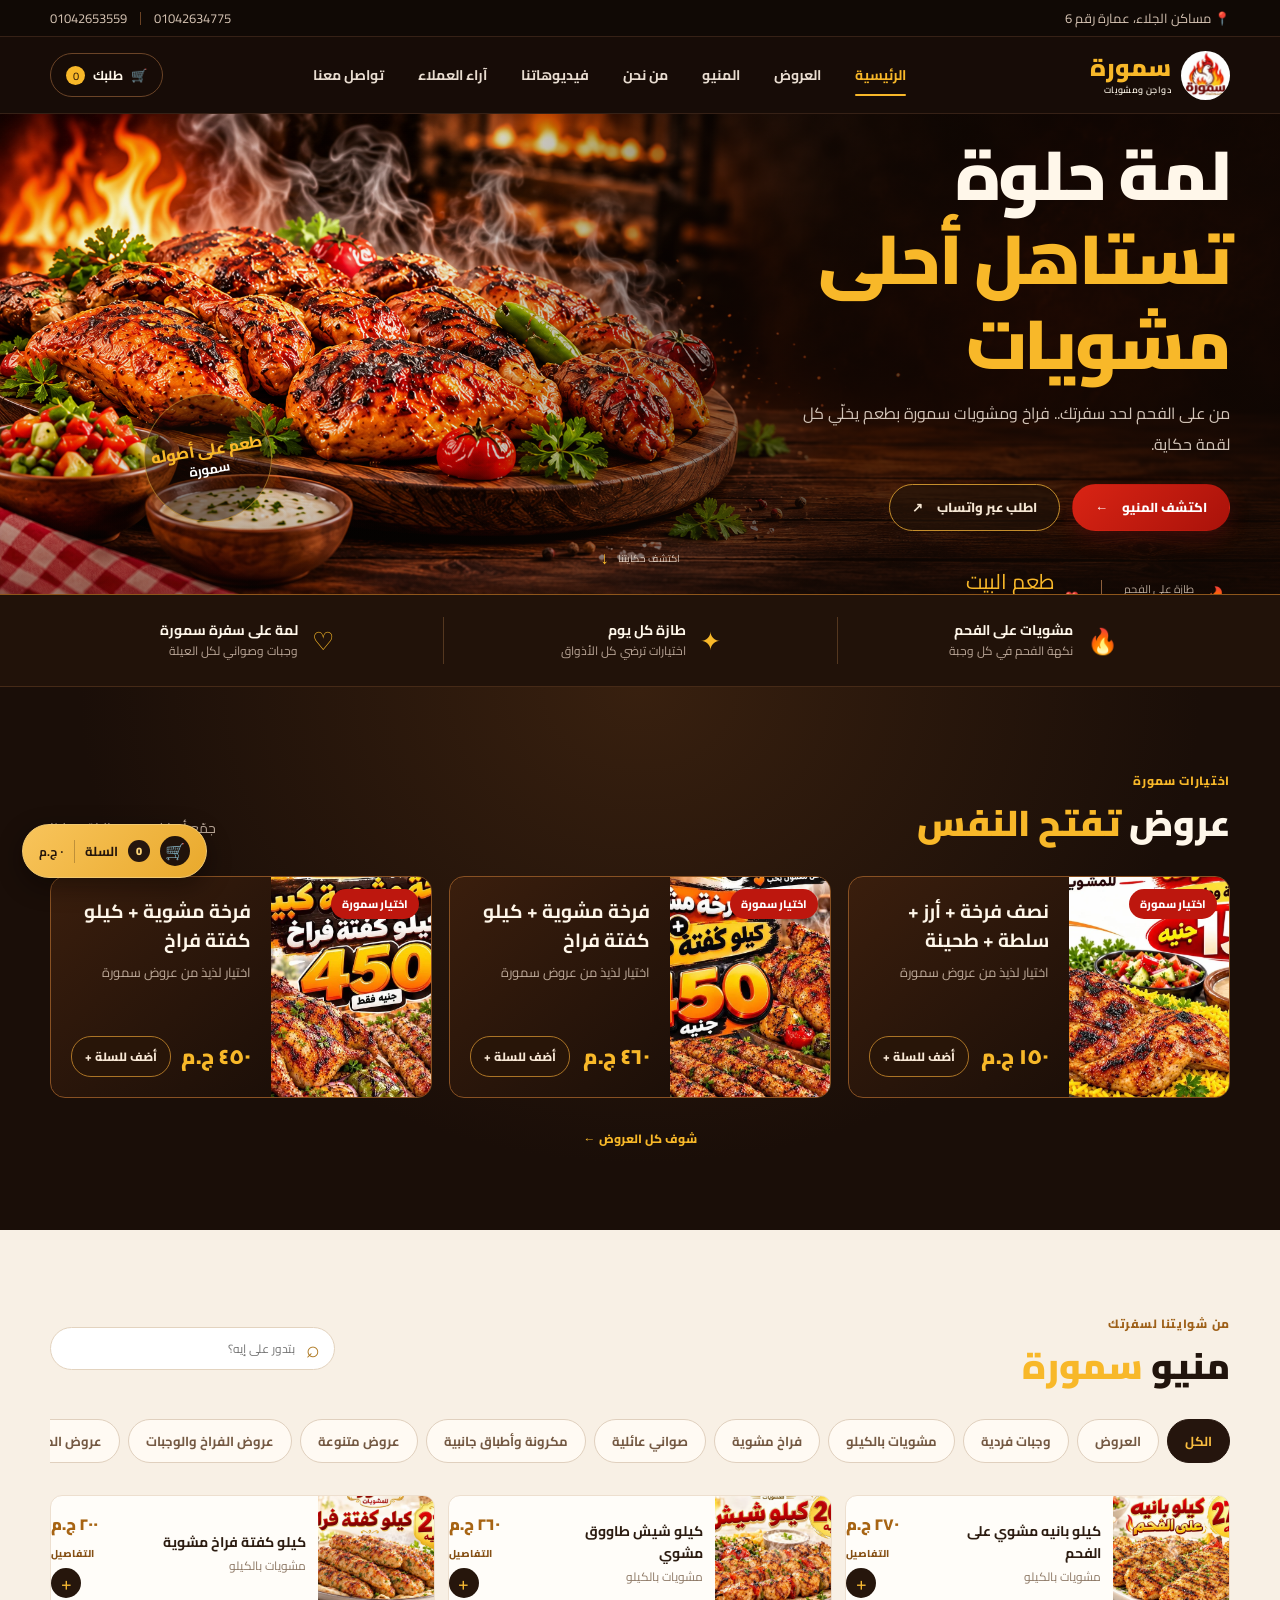
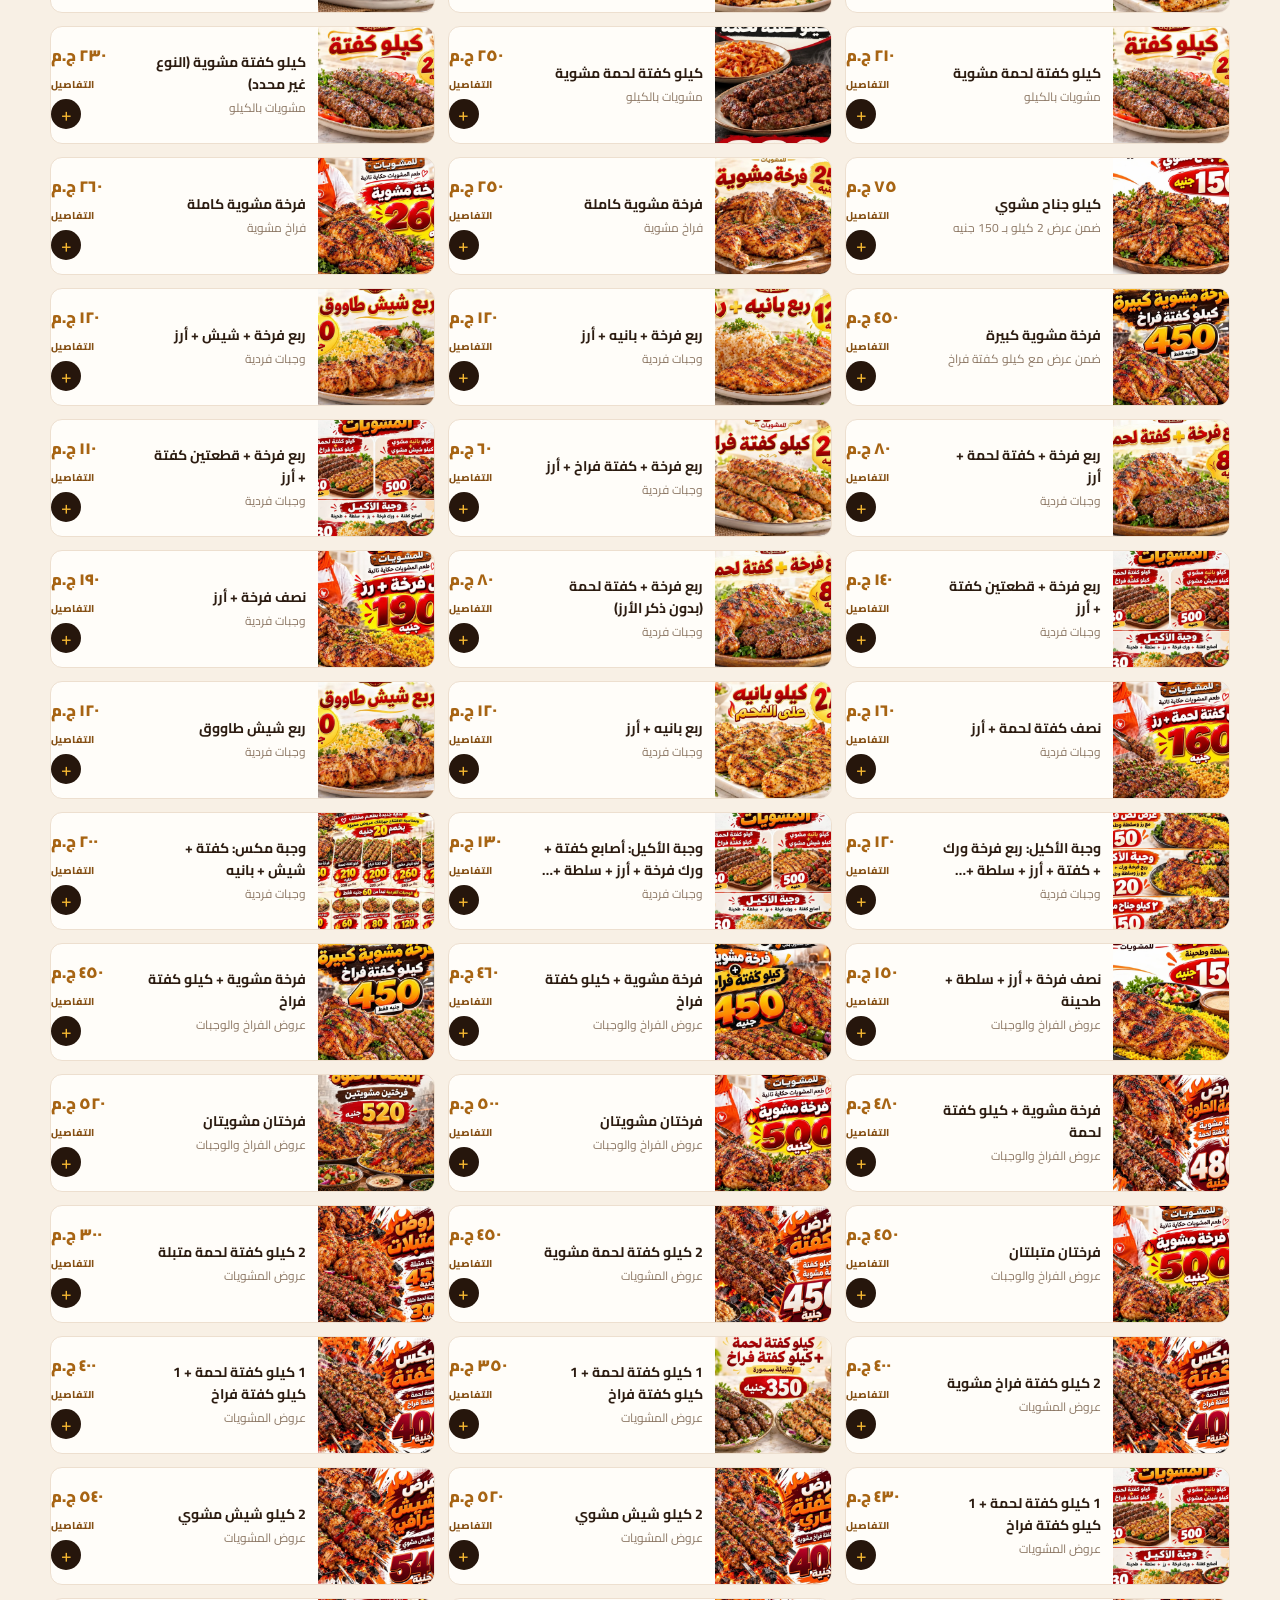
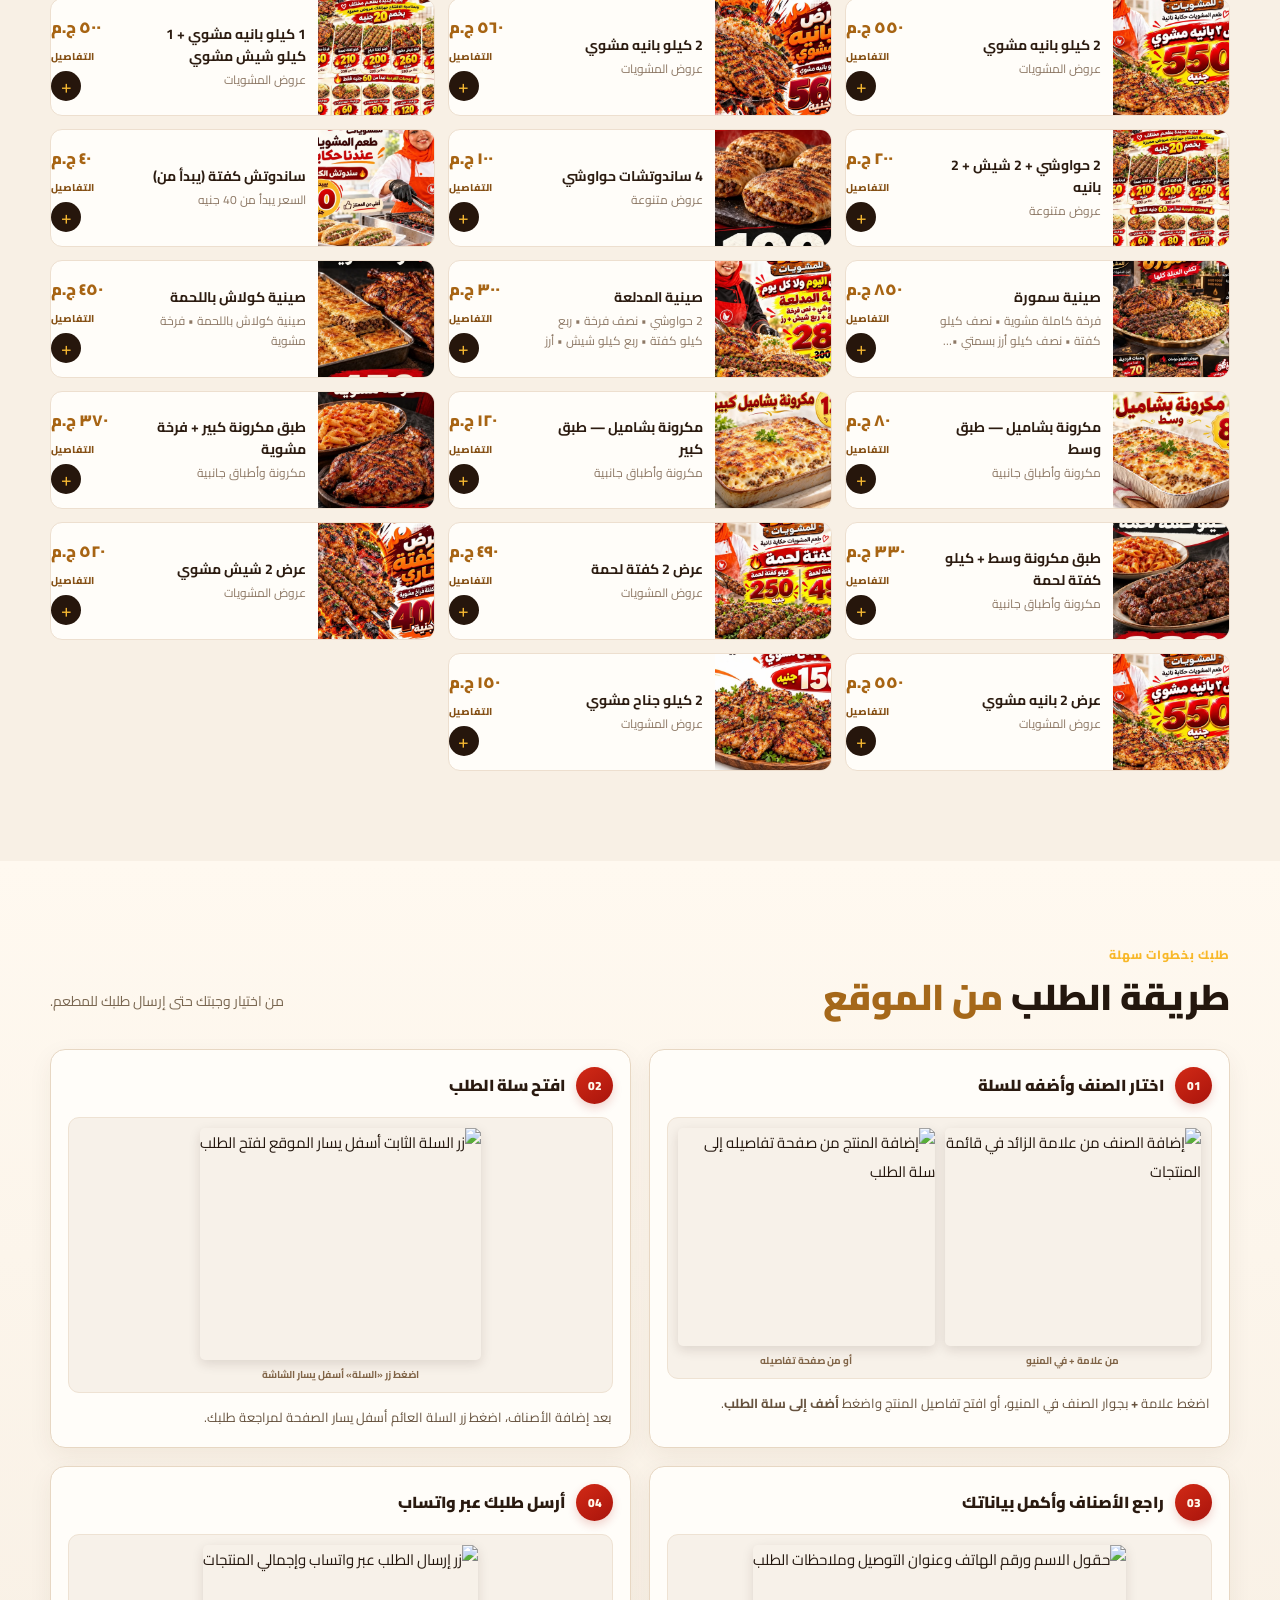
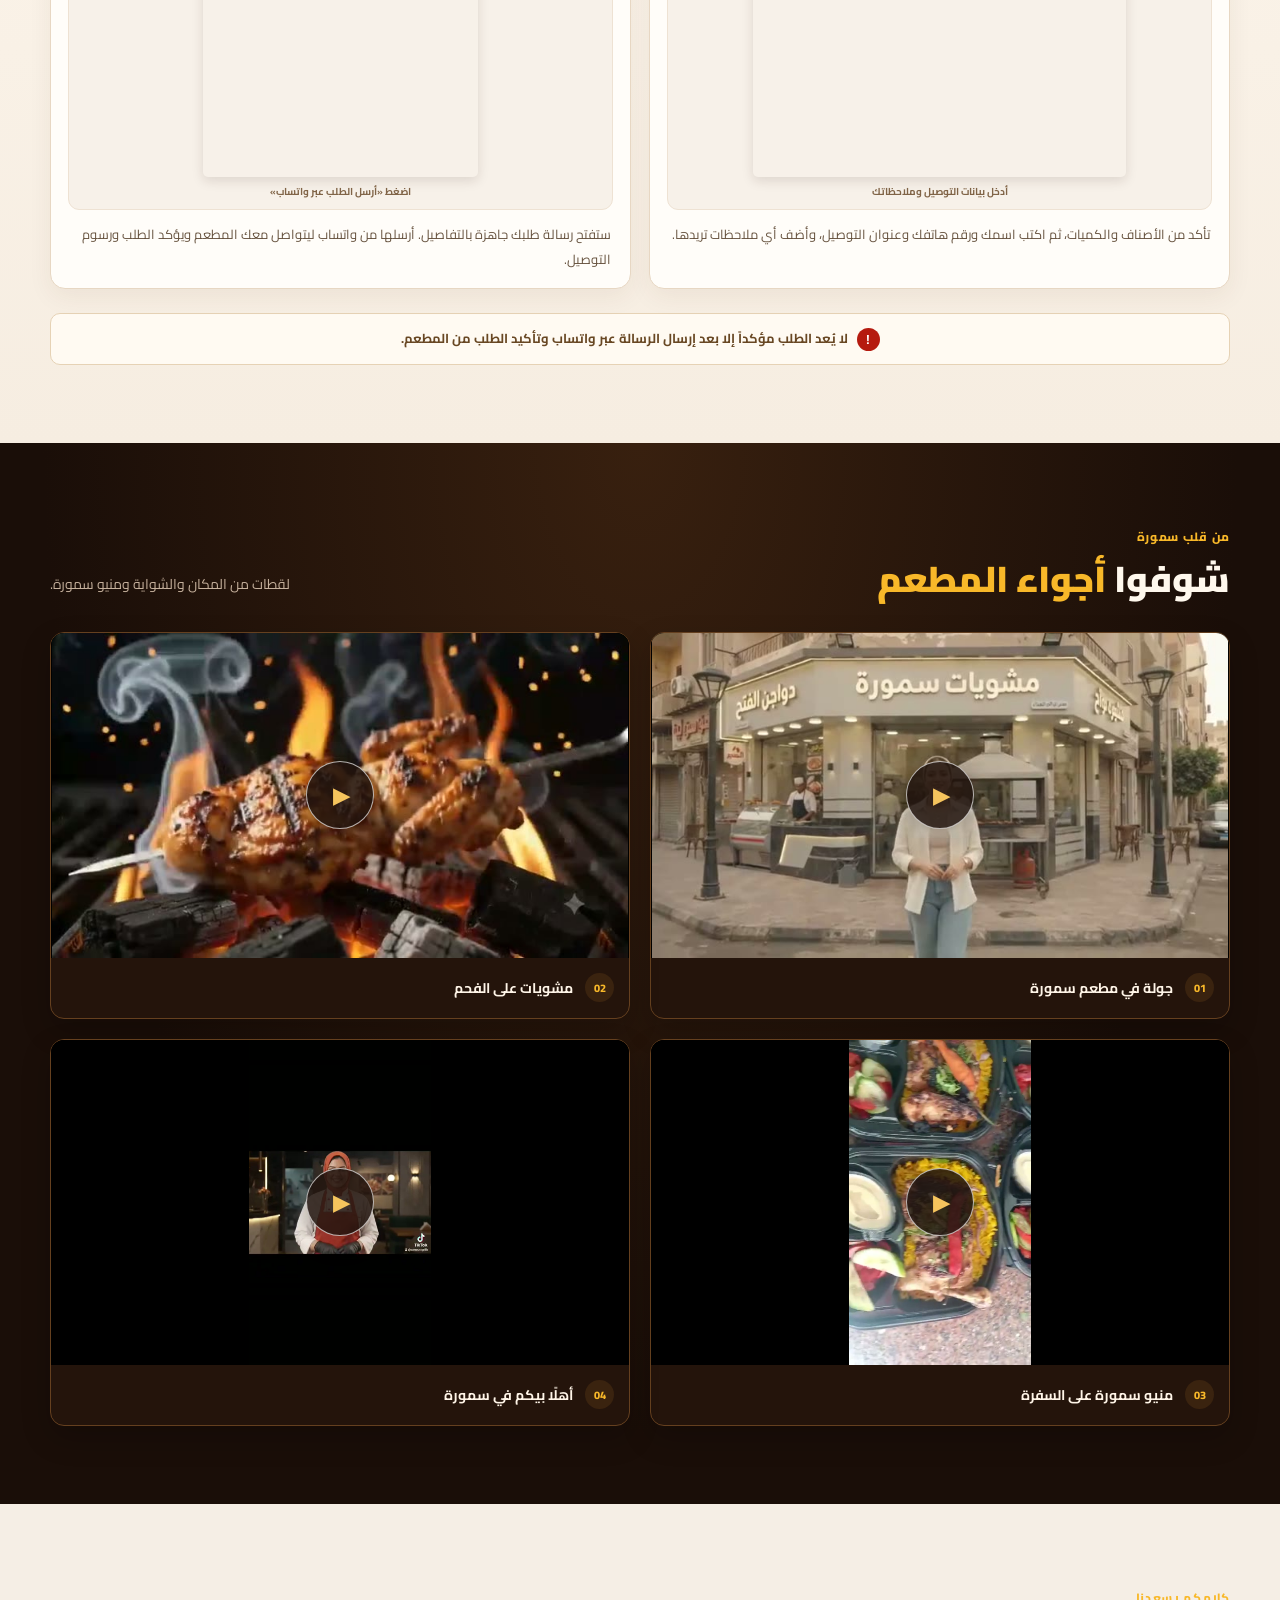
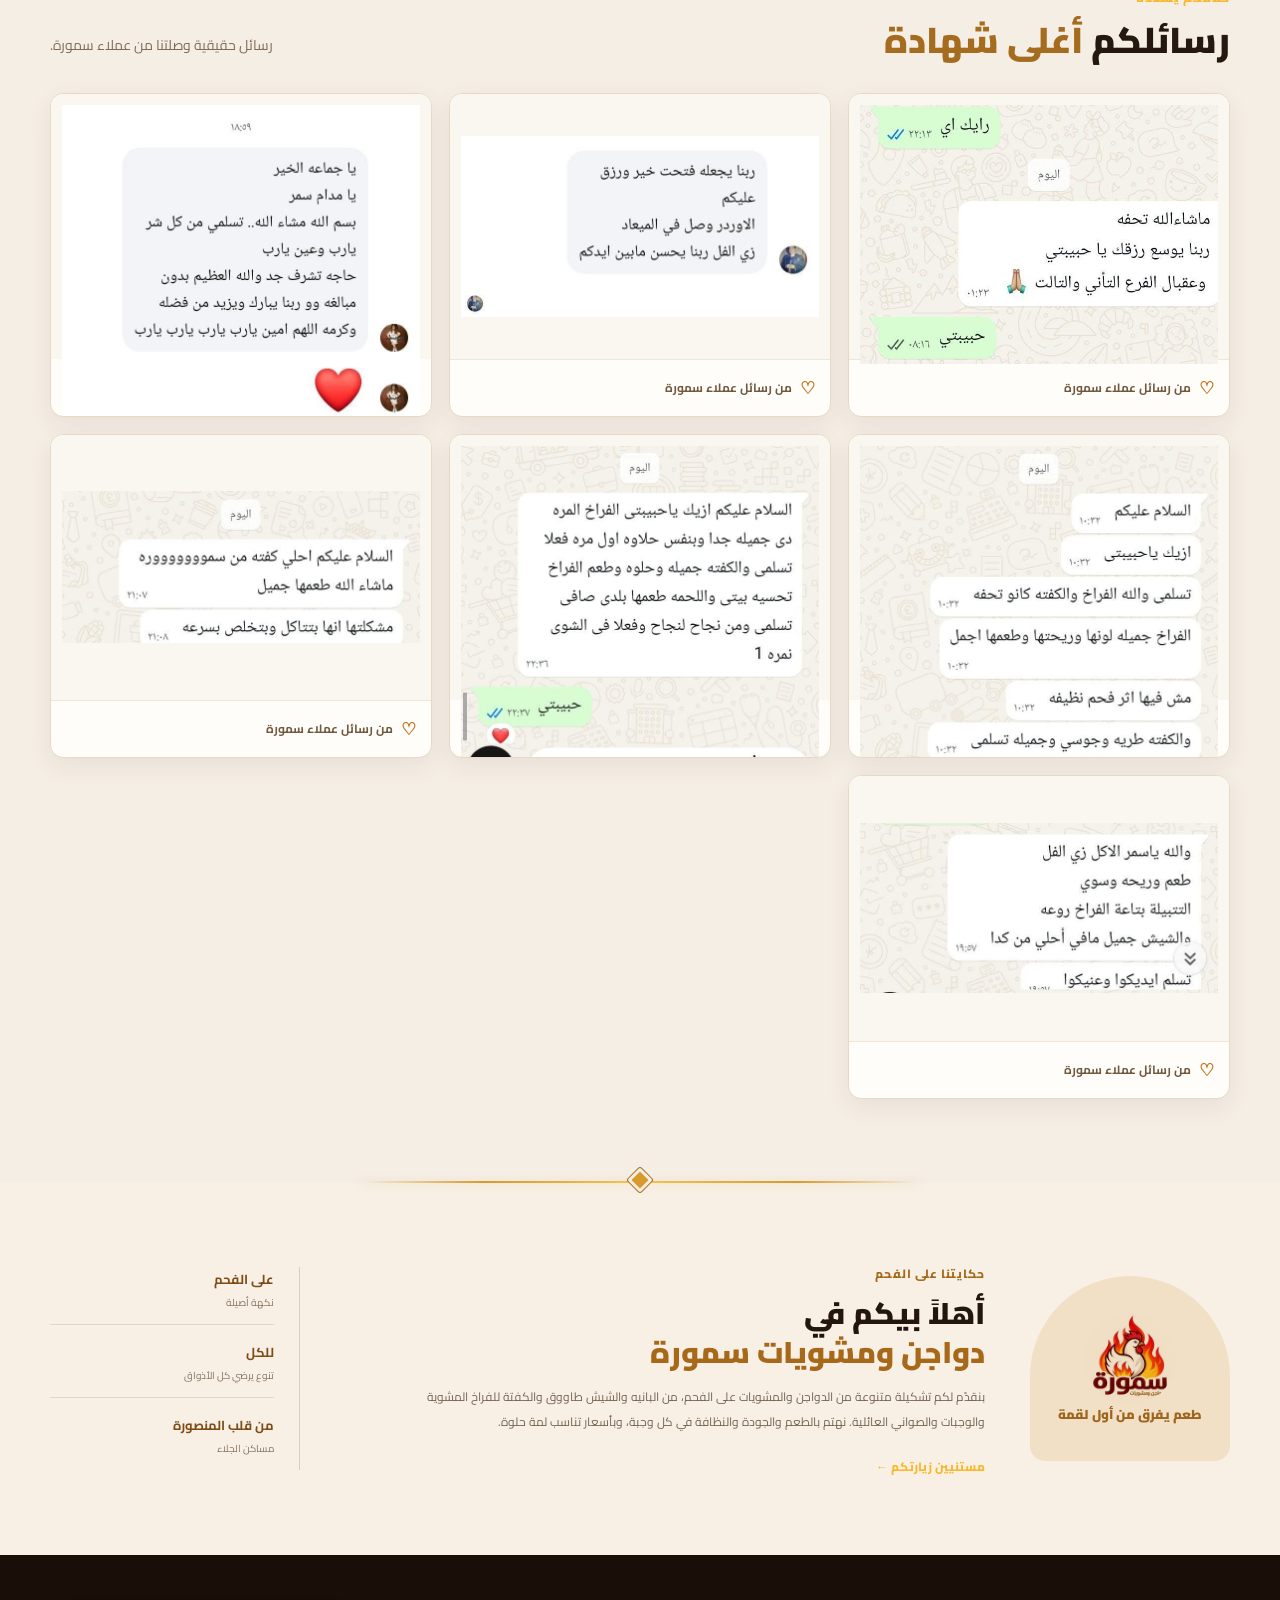
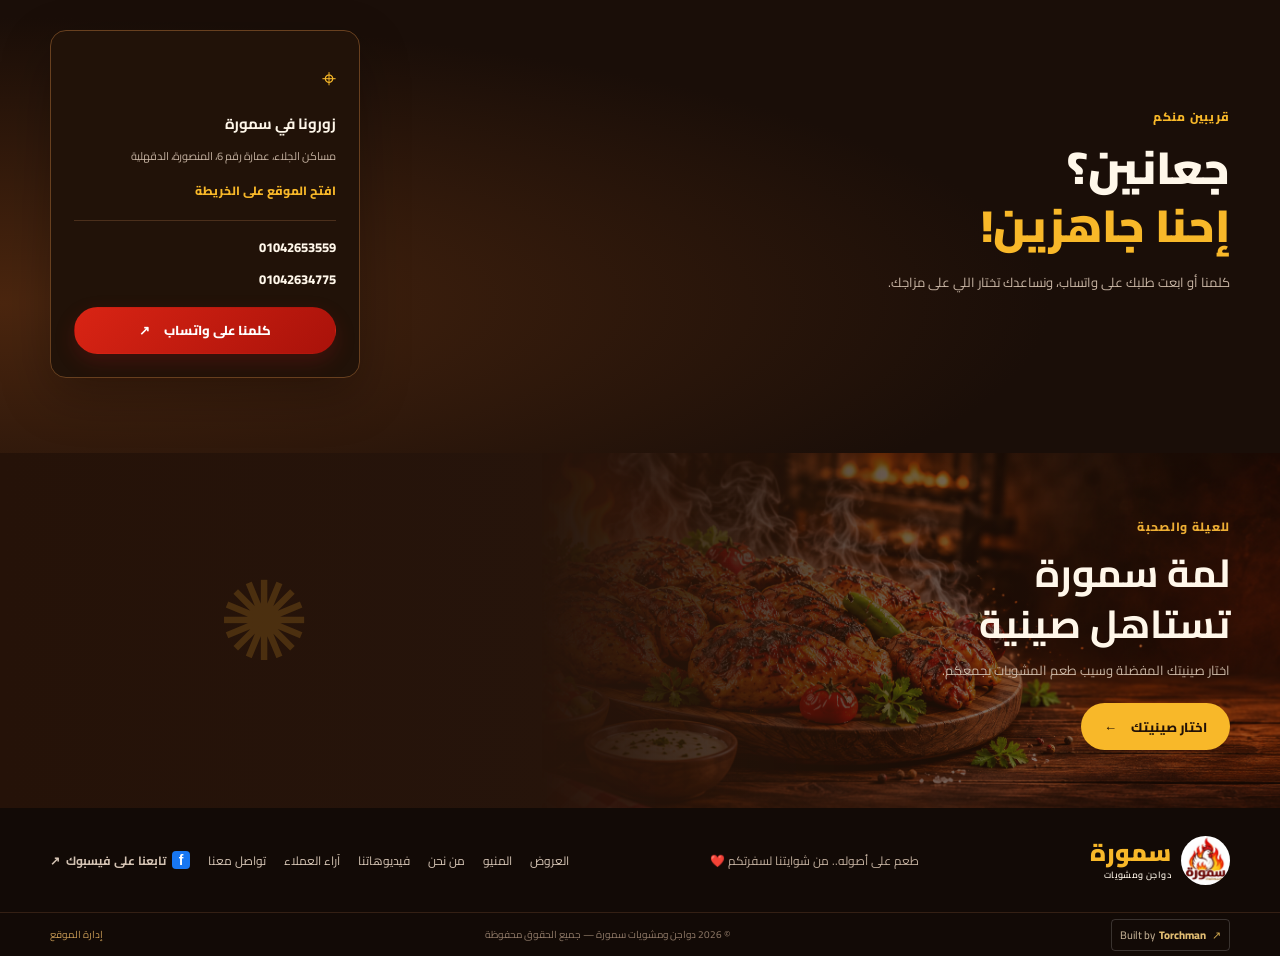
==== commit bdc36be1: "Update index.html" ====
--- a/index.html
+++ b/index.html
@@ -3,8 +3,8 @@
 <head>
   <meta charset="utf-8"><meta name="viewport" content="width=device-width,initial-scale=1">
   <meta name="theme-color" content="#170d08"><meta name="description" content="دواجن ومشويات سمورة في المنصورة — مشويات على الفحم، وجبات فردية، عروض وصواني عائلية. اطلب الآن عبر واتساب.">
-  <meta property="og:title" content="دواجن ومشويات سمورة | المنصورة"><meta property="og:description" content="الطعم اللي هيفرق معاك من أول لقمة. اكتشف المنيو والعروض واطلب عبر واتساب."><meta property="og:image" content="assets/main-pic.png">
-  <title>دواجن ومشويات سمورة | المنصورة</title><link rel="preconnect" href="https://fonts.googleapis.com"><link rel="preconnect" href="https://fonts.gstatic.com" crossorigin><link href="https://fonts.googleapis.com/css2?family=Cairo:wght@400;500;600;700;800;900&display=swap" rel="stylesheet"><link rel="stylesheet" href="styles.css">
+  <meta property="og:title" content="دواجن ومشويات سمورة | المنصورة"><meta property="og:description" content="الطعم اللي هيفرق معاك من أول لقمة. اكتشف المنيو والعروض واطلب عبر واتساب."><meta property="og:image" content="assets/hero-grill.png">
+  <title>دواجن ومشويات سمورة | المنصورة</title><link rel="preconnect" href="https://fonts.googleapis.com"><link rel="preconnect" href="https://fonts.gstatic.com" crossorigin><link href="https://fonts.googleapis.com/css2?family=Cairo:wght@400;500;600;700;800;900&display=swap" rel="stylesheet"><link rel="stylesheet" href="styles.css"><link rel="stylesheet" href="order-guide.css">
   <script type="application/ld+json">{"@context":"https://schema.org","@type":"Restaurant","name":"دواجن ومشويات سمورة","servesCuisine":["مشويات","دواجن"],"telephone":"+201042653559","address":{"@type":"PostalAddress","streetAddress":"مساكن الجلاء، عمارة رقم 6","addressLocality":"المنصورة","addressRegion":"الدقهلية","postalCode":"35511","addressCountry":"EG"}}</script>
 </head>
 <body>
@@ -15,6 +15,46 @@
     <section class="benefits"><div class="container benefit-row"><div><span>🔥</span><p><b>مشويات على الفحم</b><small>نكهة الفحم في كل وجبة</small></p></div><div><span>✦</span><p><b>طازة كل يوم</b><small>اختيارات ترضي كل الأذواق</small></p></div><div><span>♡</span><p><b>لمة على سفرة سمورة</b><small>وجبات وصواني لكل العيلة</small></p></div></div></section>
     <section class="section offers-section" id="offers"><div class="container"><div class="section-heading"><div><span class="kicker">اختيارات سمورة</span><h2>عروض <span>تفتح النفس</span></h2></div><p>جمّع أحبابك وسيب الباقي علينا</p></div><div class="offer-grid" id="featuredOffers"></div><div class="center-action"><a href="#menu" class="text-link">شوف كل العروض <span>←</span></a></div></div></section>
     <section class="section menu-section" id="menu"><div class="container"><div class="section-heading menu-heading"><div><span class="kicker">من شوايتنا لسفرتك</span><h2>منيو <span>سمورة</span></h2></div><label class="search-box"><span>⌕</span><input id="searchInput" type="search" placeholder="بتدور على إيه؟" aria-label="ابحث في المنيو"></label></div><div class="category-tabs" id="categoryTabs"></div><div class="menu-grid" id="menuGrid"></div><div class="empty-state" id="emptyState" hidden>ملقيناش الصنف ده.. جرّب كلمة تانية 💛</div></div></section>
+    <section class="section order-guide" id="order-guide" aria-labelledby="orderGuideTitle">
+      <div class="container">
+        <div class="section-heading">
+          <div><span class="kicker">طلبك بخطوات سهلة</span><h2 id="orderGuideTitle">طريقة الطلب <span>من الموقع</span></h2></div>
+          <p>من اختيار وجبتك حتى إرسال طلبك للمطعم.</p>
+        </div>
+        <div class="order-guide-grid">
+          <article class="order-step">
+            <div class="order-step-head"><span class="order-step-number">01</span><h3>اختار الصنف وأضفه للسلة</h3></div>
+            <div class="order-guide-images order-guide-images--pair">
+              <figure><img src="assets/order-guide/step-1-menu.png" alt="إضافة الصنف من علامة الزائد في قائمة المنتجات" loading="lazy"><figcaption>من علامة + في المنيو</figcaption></figure>
+              <figure><img src="assets/order-guide/step-1-details.png" alt="إضافة المنتج من صفحة تفاصيله إلى سلة الطلب" loading="lazy"><figcaption>أو من صفحة تفاصيله</figcaption></figure>
+            </div>
+            <p class="order-step-copy">اضغط علامة <b>+</b> بجوار الصنف في المنيو، أو افتح تفاصيل المنتج واضغط <b>أضف إلى سلة الطلب</b>.</p>
+          </article>
+          <article class="order-step">
+            <div class="order-step-head"><span class="order-step-number">02</span><h3>افتح سلة الطلب</h3></div>
+            <div class="order-guide-images order-guide-images--single">
+              <figure><img src="assets/order-guide/step-2-cart-button.png" alt="زر السلة الثابت أسفل يسار الموقع لفتح الطلب" loading="lazy"><figcaption>اضغط زر «السلة» أسفل يسار الشاشة</figcaption></figure>
+            </div>
+            <p class="order-step-copy">بعد إضافة الأصناف، اضغط زر السلة العائم أسفل يسار الصفحة لمراجعة طلبك.</p>
+          </article>
+          <article class="order-step">
+            <div class="order-step-head"><span class="order-step-number">03</span><h3>راجع الأصناف وأكمل بياناتك</h3></div>
+            <div class="order-guide-images order-guide-images--single">
+              <figure><img src="assets/order-guide/step-3-cart-details.png" alt="حقول الاسم ورقم الهاتف وعنوان التوصيل وملاحظات الطلب" loading="lazy"><figcaption>أدخل بيانات التوصيل وملاحظاتك</figcaption></figure>
+            </div>
+            <p class="order-step-copy">تأكد من الأصناف والكميات، ثم اكتب اسمك ورقم هاتفك وعنوان التوصيل، وأضف أي ملاحظات تريدها.</p>
+          </article>
+          <article class="order-step">
+            <div class="order-step-head"><span class="order-step-number">04</span><h3>أرسل طلبك عبر واتساب</h3></div>
+            <div class="order-guide-images order-guide-images--single">
+              <figure><img src="assets/order-guide/step-4-whatsapp.png" alt="زر إرسال الطلب عبر واتساب وإجمالي المنتجات" loading="lazy"><figcaption>اضغط «أرسل الطلب عبر واتساب»</figcaption></figure>
+            </div>
+            <p class="order-step-copy">ستفتح رسالة طلبك جاهزة بالتفاصيل. أرسلها من واتساب ليتواصل معك المطعم ويؤكد الطلب ورسوم التوصيل.</p>
+          </article>
+        </div>
+        <p class="order-guide-note"><span aria-hidden="true">!</span> لا يُعد الطلب مؤكداً إلا بعد إرسال الرسالة عبر واتساب وتأكيد الطلب من المطعم.</p>
+      </div>
+    </section>
 <section class="section video-section" id="videos"><div class="container"><div class="section-heading"><div><span class="kicker">من قلب سمورة</span><h2>شوفوا <span>أجواء المطعم</span></h2></div><p>لقطات من المكان والشواية ومنيو سمورة.</p></div><div class="video-grid"><article class="video-card"><div class="video-frame"><video width="1280" height="720" playsinline preload="metadata" poster="assets/video-posters/video-1.jpg"><source src="assets/business-videos/samoura-video-1.mp4" type="video/mp4">متصفحك لا يدعم تشغيل الفيديو.</video><button class="video-play-button" type="button" aria-label="تشغيل الفيديو"><span aria-hidden="true">▶</span></button><div class="video-controls" aria-label="عناصر التحكم بالفيديو"><button class="video-control-play" type="button" aria-label="تشغيل الفيديو"><span aria-hidden="true">▶</span></button><input class="video-progress" type="range" min="0" max="1000" value="0" step="1" aria-label="موضع الفيديو"><span class="video-time">0:00 / 0:00</span><button class="video-mute" type="button" aria-label="كتم الصوت">♪</button><input class="video-volume" type="range" min="0" max="1" value="1" step="0.05" aria-label="مستوى الصوت"><button class="video-fullscreen" type="button" aria-label="ملء الشاشة">⛶</button></div></div><div class="video-caption"><span>01</span><h3>جولة في مطعم سمورة</h3></div></article><article class="video-card"><div class="video-frame"><video width="1280" height="720" playsinline preload="metadata" poster="assets/video-posters/video-2.jpg"><source src="assets/business-videos/samoura-video-2.mp4" type="video/mp4">متصفحك لا يدعم تشغيل الفيديو.</video><button class="video-play-button" type="button" aria-label="تشغيل الفيديو"><span aria-hidden="true">▶</span></button><div class="video-controls" aria-label="عناصر التحكم بالفيديو"><button class="video-control-play" type="button" aria-label="تشغيل الفيديو"><span aria-hidden="true">▶</span></button><input class="video-progress" type="range" min="0" max="1000" value="0" step="1" aria-label="موضع الفيديو"><span class="video-time">0:00 / 0:00</span><button class="video-mute" type="button" aria-label="كتم الصوت">♪</button><input class="video-volume" type="range" min="0" max="1" value="1" step="0.05" aria-label="مستوى الصوت"><button class="video-fullscreen" type="button" aria-label="ملء الشاشة">⛶</button></div></div><div class="video-caption"><span>02</span><h3>مشويات على الفحم</h3></div></article><article class="video-card"><div class="video-frame"><video width="720" height="1280" playsinline preload="metadata" poster="assets/video-posters/video-3.jpg"><source src="assets/business-videos/samoura-video-3.mp4" type="video/mp4">متصفحك لا يدعم تشغيل الفيديو.</video><button class="video-play-button" type="button" aria-label="تشغيل الفيديو"><span aria-hidden="true">▶</span></button><div class="video-controls" aria-label="عناصر التحكم بالفيديو"><button class="video-control-play" type="button" aria-label="تشغيل الفيديو"><span aria-hidden="true">▶</span></button><input class="video-progress" type="range" min="0" max="1000" value="0" step="1" aria-label="موضع الفيديو"><span class="video-time">0:00 / 0:00</span><button class="video-mute" type="button" aria-label="كتم الصوت">♪</button><input class="video-volume" type="range" min="0" max="1" value="1" step="0.05" aria-label="مستوى الصوت"><button class="video-fullscreen" type="button" aria-label="ملء الشاشة">⛶</button></div></div><div class="video-caption"><span>03</span><h3>منيو سمورة على السفرة</h3></div></article><article class="video-card"><div class="video-frame"><video width="720" height="1280" playsinline preload="metadata" poster="assets/video-posters/video-4.jpg"><source src="assets/business-videos/samoura-video-4.mp4" type="video/mp4">متصفحك لا يدعم تشغيل الفيديو.</video><button class="video-play-button" type="button" aria-label="تشغيل الفيديو"><span aria-hidden="true">▶</span></button><div class="video-controls" aria-label="عناصر التحكم بالفيديو"><button class="video-control-play" type="button" aria-label="تشغيل الفيديو"><span aria-hidden="true">▶</span></button><input class="video-progress" type="range" min="0" max="1000" value="0" step="1" aria-label="موضع الفيديو"><span class="video-time">0:00 / 0:00</span><button class="video-mute" type="button" aria-label="كتم الصوت">♪</button><input class="video-volume" type="range" min="0" max="1" value="1" step="0.05" aria-label="مستوى الصوت"><button class="video-fullscreen" type="button" aria-label="ملء الشاشة">⛶</button></div></div><div class="video-caption"><span>04</span><h3>أهلًا بيكم في سمورة</h3></div></article></div></div></section>
 <section class="section review-section" id="reviews"><div class="container"><div class="section-heading"><div><span class="kicker">كلامكم يسعدنا</span><h2>رسائلكم <span>أغلى شهادة</span></h2></div><p>رسائل حقيقية وصلتنا من عملاء سمورة.</p></div><div class="review-grid"><figure class="review-card"><div class="review-shot"><a href="assets/reviews/review-01.jpg" target="_blank" rel="noreferrer" aria-label="عرض رسالة العميل بحجم أكبر"><img src="assets/reviews/review-01.jpg" alt="لقطة من رسالة عميلة تشكر سمورة وتتمنى توسع المطعم" loading="lazy"></a></div><figcaption><span>♡</span> من رسائل عملاء سمورة</figcaption></figure><figure class="review-card"><div class="review-shot"><a href="assets/reviews/review-02.jpg" target="_blank" rel="noreferrer" aria-label="عرض رسالة العميل بحجم أكبر"><img src="assets/reviews/review-02.jpg" alt="رسالة عميل يشكر المطعم على وصول الطلب في موعده" loading="lazy"></a></div><figcaption><span>♡</span> من رسائل عملاء سمورة</figcaption></figure><figure class="review-card review-card--long"><div class="review-shot"><a href="assets/reviews/review-03.jpg" target="_blank" rel="noreferrer" aria-label="عرض رسالة العميل بحجم أكبر"><img src="assets/reviews/review-03.jpg" alt="رسالة عميلة تشيد بتجربتها مع سمورة" loading="lazy"></a></div><figcaption><span>♡</span> من رسائل عملاء سمورة</figcaption></figure><figure class="review-card review-card--long"><div class="review-shot"><a href="assets/reviews/review-04.jpg" target="_blank" rel="noreferrer" aria-label="عرض رسالة العميل بحجم أكبر"><img src="assets/reviews/review-04.jpg" alt="رسالة عميلة عن طعم الفراخ والكفتة" loading="lazy"></a></div><figcaption><span>♡</span> من رسائل عملاء سمورة</figcaption></figure><figure class="review-card review-card--long"><div class="review-shot"><a href="assets/reviews/review-05.jpg" target="_blank" rel="noreferrer" aria-label="عرض رسالة العميل بحجم أكبر"><img src="assets/reviews/review-05.jpg" alt="رسالة عميلة عن الفراخ والكفتة بعد تجربة المطعم" loading="lazy"></a></div><figcaption><span>♡</span> من رسائل عملاء سمورة</figcaption></figure><figure class="review-card"><div class="review-shot"><a href="assets/reviews/review-06.jpg" target="_blank" rel="noreferrer" aria-label="عرض رسالة العميل بحجم أكبر"><img src="assets/reviews/review-06.jpg" alt="رسالة عميلة تشيد بكفتة سمورة" loading="lazy"></a></div><figcaption><span>♡</span> من رسائل عملاء سمورة</figcaption></figure><figure class="review-card"><div class="review-shot"><a href="assets/reviews/review-07.jpg" target="_blank" rel="noreferrer" aria-label="عرض رسالة العميل بحجم أكبر"><img src="assets/reviews/review-07.jpg" alt="رسالة عميل عن طعم المشويات والتتبيلة" loading="lazy"></a></div><figcaption><span>♡</span> من رسائل عملاء سمورة</figcaption></figure></div></div></section>
     
--- a/order-guide.css
+++ b/order-guide.css
@@ -0,0 +1,213 @@
+.order-guide {
+  color: #24170e;
+  background: linear-gradient(180deg, #fff9f0 0%, #f6ede1 100%);
+}
+
+.order-guide .section-heading h2 {
+  color: #24170e;
+}
+
+.order-guide .section-heading h2 span {
+  color: #a5681a;
+}
+
+.order-guide .section-heading > p {
+  color: #796650;
+}
+
+.order-guide-grid {
+  display: grid;
+  grid-template-columns: repeat(2, minmax(0, 1fr));
+  gap: 18px;
+}
+
+.order-step {
+  min-width: 0;
+  padding: 17px;
+  border: 1px solid #e7d7c3;
+  border-radius: 15px;
+  background: #fffdf9;
+  box-shadow: 0 8px 24px #4b2b1510;
+}
+
+.order-step-head {
+  display: flex;
+  align-items: center;
+  gap: 11px;
+  margin-bottom: 13px;
+}
+
+.order-step-number {
+  flex: 0 0 37px;
+  width: 37px;
+  height: 37px;
+  display: grid;
+  place-items: center;
+  border-radius: 50%;
+  color: #fff8eb;
+  background: linear-gradient(145deg, #d22a16, #a9140c);
+  box-shadow: 0 4px 10px #ae1b1230;
+  font-size: 12px;
+  font-weight: 900;
+  direction: ltr;
+}
+
+.order-step h3 {
+  margin: 0;
+  color: #2a1a10;
+  font-size: 16px;
+  font-weight: 900;
+  line-height: 1.6;
+}
+
+.order-guide-images {
+  min-height: 258px;
+  display: flex;
+  align-items: center;
+  justify-content: center;
+  gap: 10px;
+  padding: 10px;
+  overflow: hidden;
+  border: 1px solid #eee2d3;
+  border-radius: 11px;
+  background: #f7f1e9;
+}
+
+.order-guide-images figure {
+  min-width: 0;
+  min-height: 236px;
+  flex: 1 1 0;
+  display: flex;
+  flex-direction: column;
+  align-items: center;
+  justify-content: center;
+  gap: 7px;
+  margin: 0;
+}
+
+.order-guide-images img {
+  display: block;
+  width: auto;
+  max-width: 100%;
+  height: 218px;
+  object-fit: contain;
+  border-radius: 5px;
+  box-shadow: 0 4px 12px #311b1020;
+}
+
+.order-guide-images figcaption {
+  color: #806447;
+  font-size: 10px;
+  font-weight: 700;
+  line-height: 1.5;
+  text-align: center;
+}
+
+.order-guide-images--single figure {
+  flex: 0 1 auto;
+}
+
+.order-guide-images--single img {
+  height: 232px;
+}
+
+.order-step-copy {
+  margin: 12px 2px 0;
+  color: #66523e;
+  font-size: 13px;
+  line-height: 1.9;
+}
+
+.order-guide-note {
+  display: flex;
+  align-items: center;
+  justify-content: center;
+  gap: 9px;
+  margin: 24px auto 0;
+  padding: 13px 18px;
+  border: 1px solid #e6d2b5;
+  border-radius: 10px;
+  color: #684723;
+  background: #fffaf2;
+  font-size: 13px;
+  font-weight: 700;
+  line-height: 1.8;
+  text-align: center;
+}
+
+.order-guide-note span {
+  flex: 0 0 23px;
+  width: 23px;
+  height: 23px;
+  display: grid;
+  place-items: center;
+  border-radius: 50%;
+  color: #fff;
+  background: #b51a0f;
+  font: 800 13px/1 Arial, sans-serif;
+}
+
+@media (max-width: 640px) {
+  .order-guide {
+    padding: 52px 0;
+  }
+
+  .order-guide .section-heading {
+    align-items: flex-start;
+    gap: 8px;
+    flex-direction: column;
+    margin-bottom: 20px;
+  }
+
+  .order-guide .section-heading h2 {
+    font-size: 29px;
+  }
+
+  .order-guide-grid {
+    grid-template-columns: minmax(0, 1fr);
+    gap: 13px;
+  }
+
+  .order-step {
+    padding: 13px;
+    border-radius: 12px;
+  }
+
+  .order-step h3 {
+    font-size: 15px;
+  }
+
+  .order-guide-images {
+    min-height: 236px;
+    gap: 7px;
+    padding: 8px;
+  }
+
+  .order-guide-images figure {
+    min-height: 216px;
+  }
+
+  .order-guide-images img {
+    height: 195px;
+  }
+
+  .order-guide-images figcaption {
+    font-size: 9px;
+  }
+
+  .order-guide-images--single img {
+    height: 220px;
+  }
+
+  .order-step-copy {
+    font-size: 13px;
+  }
+
+  .order-guide-note {
+    align-items: flex-start;
+    margin-top: 17px;
+    padding: 11px 12px;
+    font-size: 12px;
+    text-align: right;
+  }
+}
